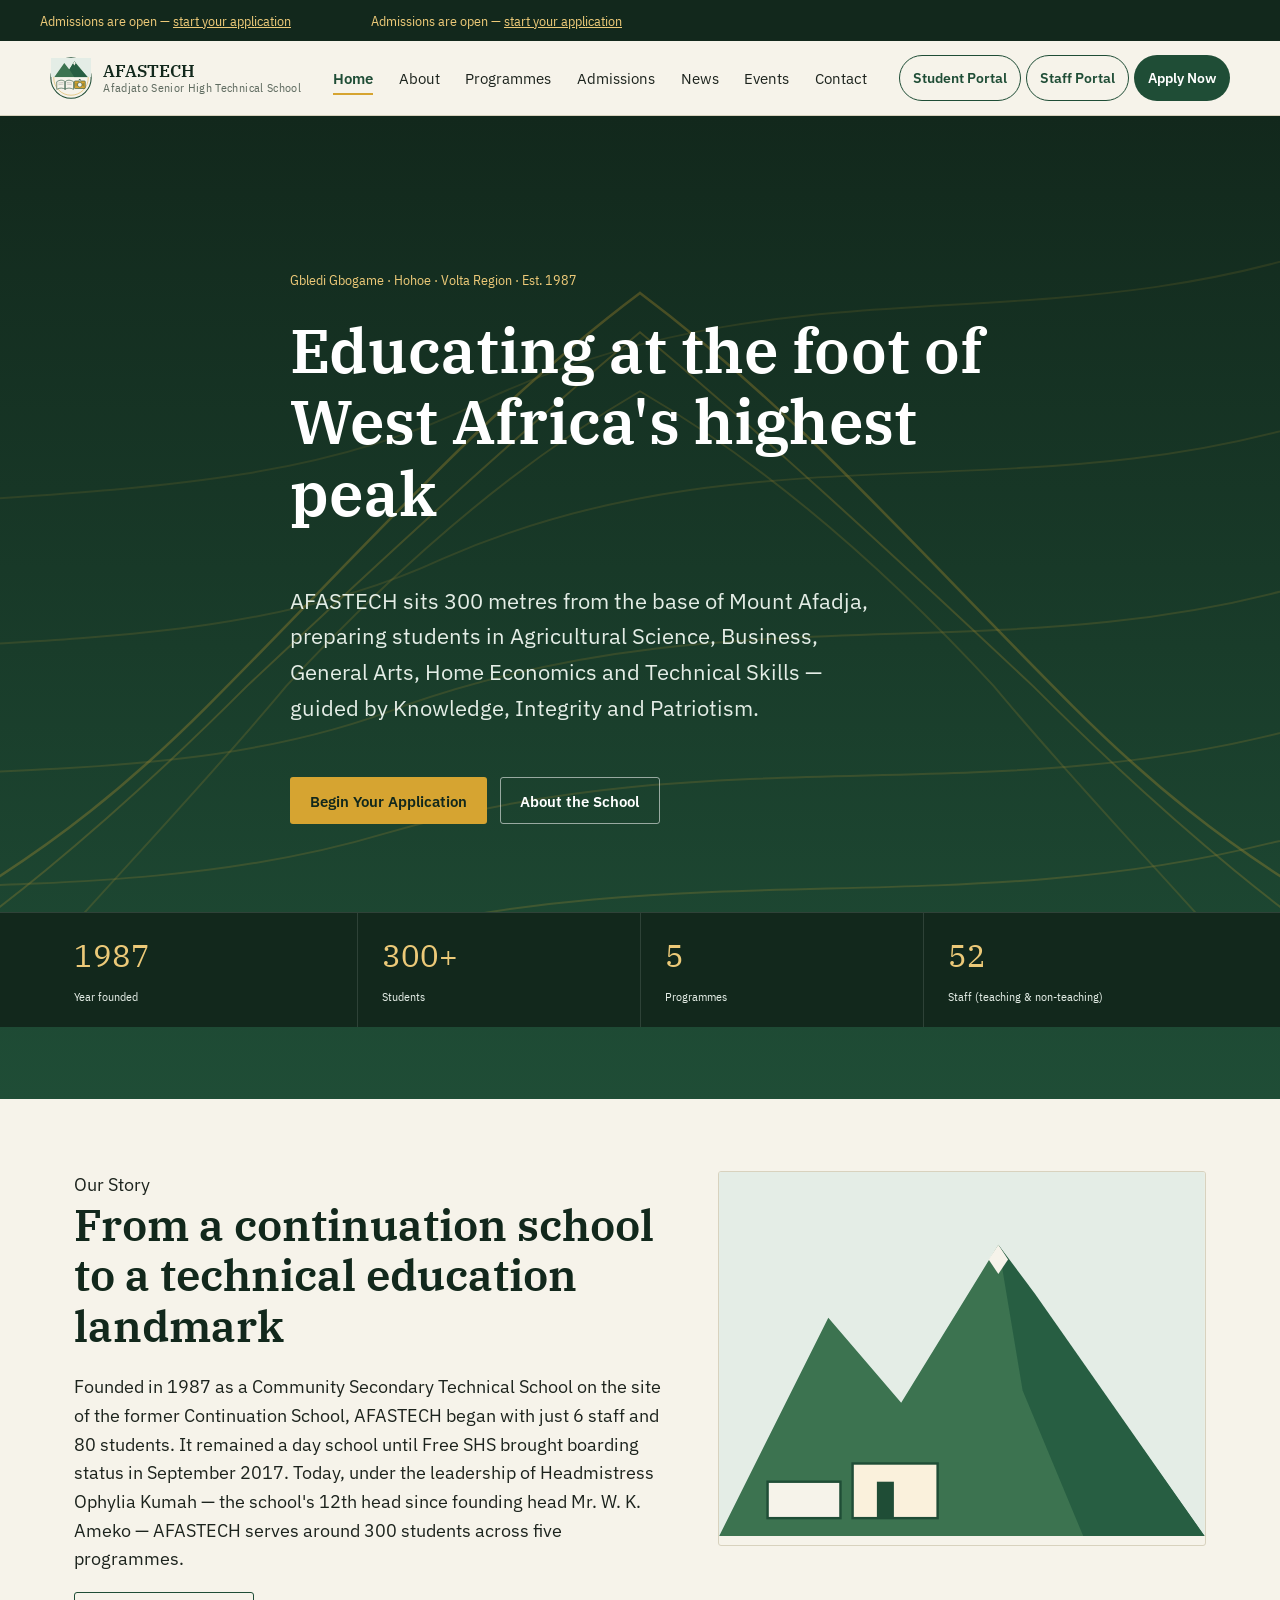
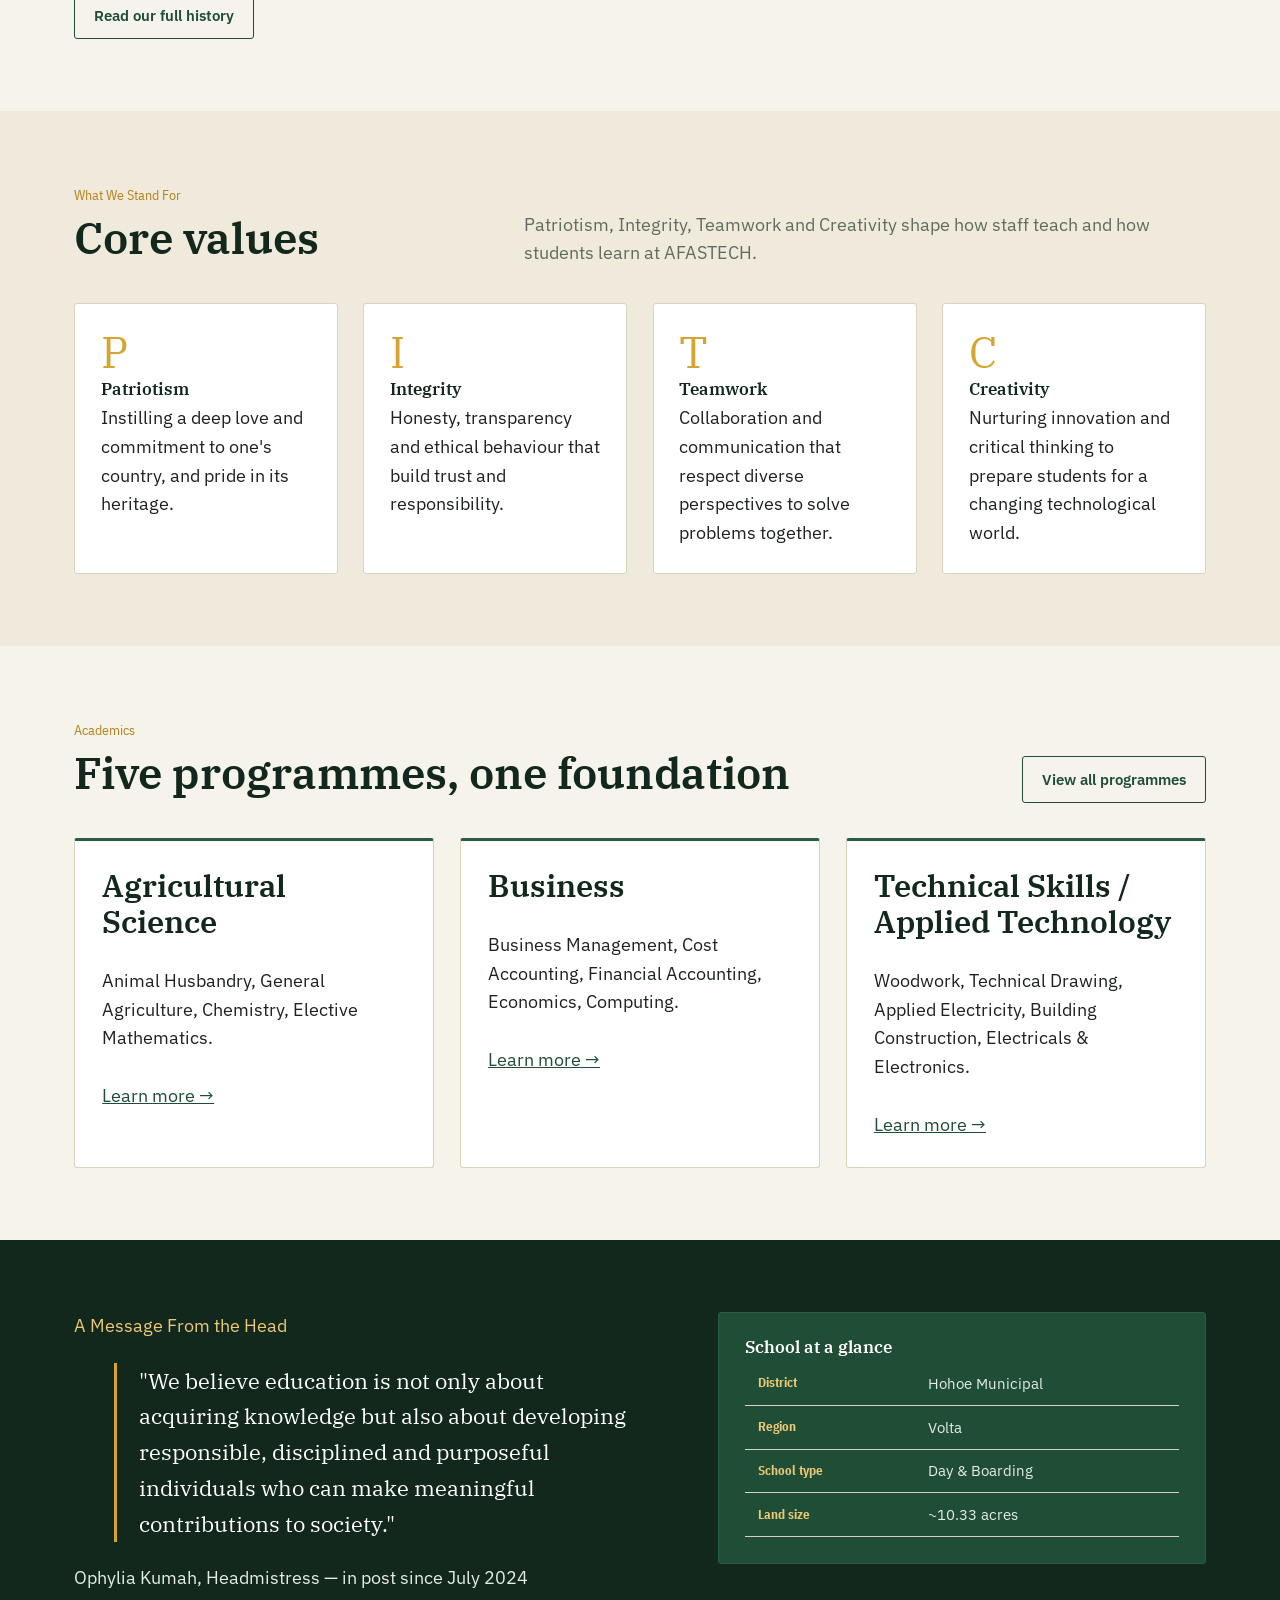
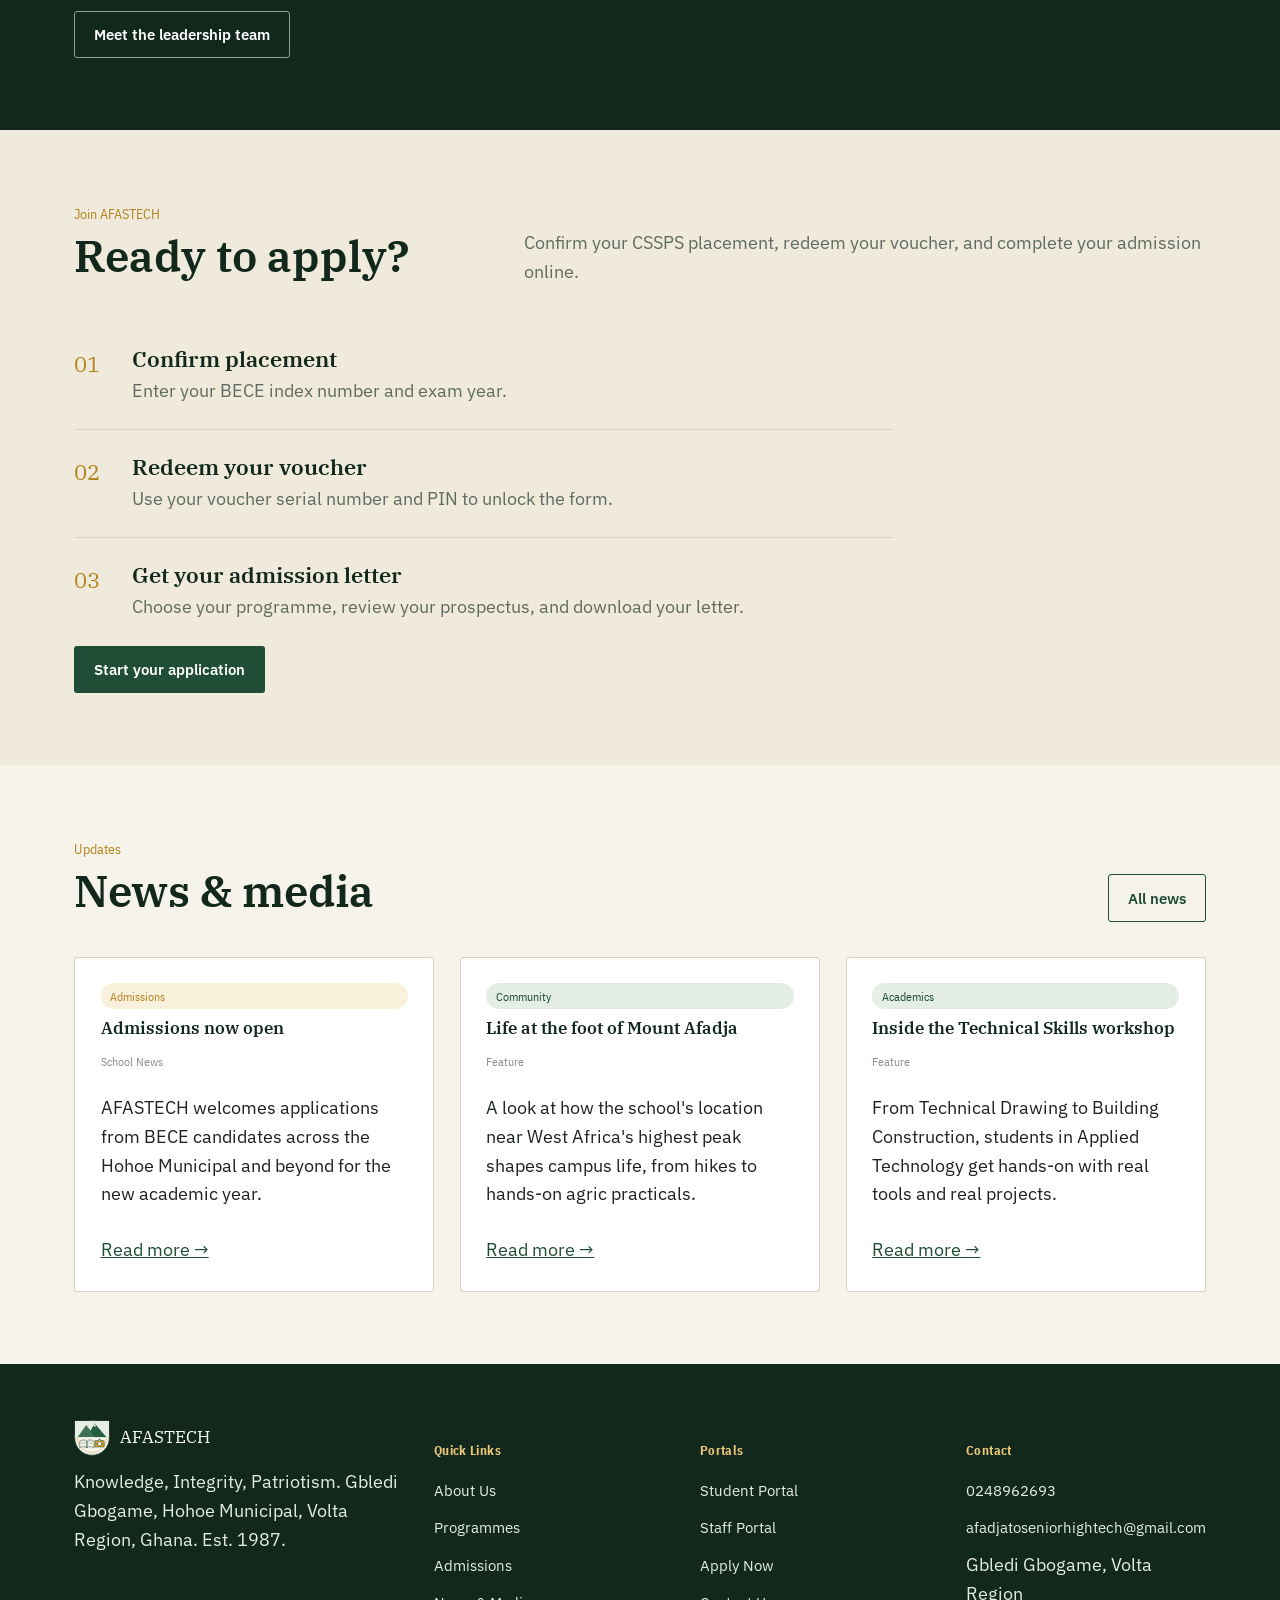
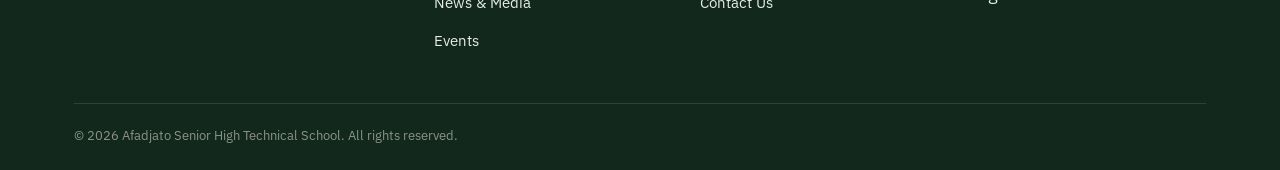
==== afastech-website/index.html @ eff5f086 "Publish AFASTECH website Co-authored-by: Copilot <223556219+Copilot@users.noreply.github.com>" ====
<!DOCTYPE html>
<html lang="en">
<head>
<meta charset="UTF-8">
<meta name="viewport" content="width=device-width, initial-scale=1.0">
<title>Afadjato Senior High Technical School — Knowledge, Integrity, Patriotism</title>
<meta name="description" content="Afadjato Senior High Technical School (AFASTECH), Gbledi Gbogame, Hohoe. Founded 1987 at the foot of Mount Afadja, West Africa's highest peak.">
<link rel="icon" href="assets/crest.svg" type="image/svg+xml">
<link rel="preconnect" href="https://fonts.googleapis.com">
<link href="https://fonts.googleapis.com/css2?family=IBM+Plex+Serif:wght@500;600;700&family=IBM+Plex+Sans:wght@400;500;600&family=IBM+Plex+Sans+Condensed:wght@500;600&display=swap" rel="stylesheet">
<link rel="stylesheet" href="css/style.css">
</head>
<body data-page="home">
<a class="skip-link" href="#main">Skip to main content</a>

<header class="site-header">
  <div class="announce-bar">
    <div class="announce-track">
      <span class="announce-copy">Admissions are open — <a href="admissions.html">start your application</a></span>
      <span class="announce-copy" aria-hidden="true">Admissions are open — <a href="admissions.html" tabindex="-1">start your application</a></span>
    </div>
  </div>
  <div class="container nav-row">
    <a class="brand" href="index.html">
      <img class="brand-crest" src="assets/crest.svg" alt="AFASTECH crest">
      <span class="brand-text">
        <span class="brand-name">AFASTECH</span>
        <span class="brand-sub">Afadjato Senior High Technical School</span>
      </span>
    </a>
    <nav class="main-nav" aria-label="Primary">
      <a href="index.html" data-nav="home">Home</a>
      <a href="about.html" data-nav="about">About</a>
      <a href="programmes.html" data-nav="programmes">Programmes</a>
      <a href="admissions.html" data-nav="admissions">Admissions</a>
      <a href="news.html" data-nav="news">News</a>
      <a href="events.html" data-nav="events">Events</a>
      <a href="contact.html" data-nav="contact">Contact</a>
    </nav>
    <div class="nav-actions">
      <a class="btn btn-outline btn-header" href="portal-student.html">Student Portal</a>
      <a class="btn btn-outline btn-header" href="portal-staff.html">Staff Portal</a>
      <a class="btn btn-primary btn-header" href="admissions.html">Apply Now</a>
      <button class="nav-toggle" aria-label="Toggle navigation" aria-expanded="false">
        <svg viewBox="0 0 24 24" fill="none" stroke="currentColor" stroke-width="2"><line x1="3" y1="6" x2="21" y2="6"/><line x1="3" y1="12" x2="21" y2="12"/><line x1="3" y1="18" x2="21" y2="18"/></svg>
      </button>
    </div>
  </div>
</header>

<main id="main">

  <section class="hero">
    <img class="hero-contours" src="assets/contours.svg" alt="">
    <div class="container hero-inner">
      <span class="eyebrow">Gbledi Gbogame · Hohoe · Volta Region · Est. 1987</span>
      <h1>Educating at the foot of West Africa's highest peak</h1>
      <p class="lede">AFASTECH sits 300 metres from the base of Mount Afadja, preparing students in Agricultural Science, Business, General Arts, Home Economics and Technical Skills — guided by Knowledge, Integrity and Patriotism.</p>
      <div class="hero-ctas">
        <a class="btn btn-gold" href="admissions.html">Begin Your Application</a>
        <a class="btn btn-outline-light" href="about.html">About the School</a>
      </div>
    </div>
    <div class="stat-strip">
      <div class="container stat-grid">
        <div><span class="stat-num">1987</span><span class="stat-label">Year founded</span></div>
        <div><span class="stat-num">300+</span><span class="stat-label">Students</span></div>
        <div><span class="stat-num">5</span><span class="stat-label">Programmes</span></div>
        <div><span class="stat-num">52</span><span class="stat-label">Staff (teaching &amp; non-teaching)</span></div>
      </div>
    </div>
  </section>

  <section>
    <div class="container two-col">
      <div>
        <span class="kicker">Our Story</span>
        <h2>From a continuation school to a technical education landmark</h2>
        <p>Founded in 1987 as a Community Secondary Technical School on the site of the former Continuation School, AFASTECH began with just 6 staff and 80 students. It remained a day school until Free SHS brought boarding status in September 2017. Today, under the leadership of Headmistress Ophylia Kumah — the school's 12th head since founding head Mr. W. K. Ameko — AFASTECH serves around 300 students across five programmes.</p>
        <a class="btn btn-outline" href="about.html">Read our full history</a>
      </div>
      <div class="mountain-figure">
        <svg viewBox="0 0 400 300" xmlns="http://www.w3.org/2000/svg" role="img" aria-label="Illustration of Mount Afadja rising above the school campus">
          <rect width="400" height="300" fill="#e4ede6"/>
          <polygon points="0,300 90,120 150,190 230,60 400,300" fill="#3c7350"/>
          <polygon points="230,60 260,100 400,300 300,300 250,180" fill="#275e42"/>
          <polygon points="222,72 230,60 238,72 230,84" fill="#f6f3ea"/>
          <rect x="40" y="255" width="60" height="30" fill="#f6f3ea" stroke="#1f4d36" stroke-width="2"/>
          <rect x="110" y="240" width="70" height="45" fill="#faf1dc" stroke="#1f4d36" stroke-width="2"/>
          <rect x="130" y="255" width="14" height="30" fill="#1f4d36"/>
        </svg>
      </div>
    </div>
  </section>

  <section class="section-alt">
    <div class="container">
      <div class="section-head">
        <div>
          <span class="kicker">What We Stand For</span>
          <h2>Core values</h2>
        </div>
        <p>Patriotism, Integrity, Teamwork and Creativity shape how staff teach and how students learn at AFASTECH.</p>
      </div>
      <div class="grid grid-4">
        <div class="card value-card"><span class="value-letter">P</span><h4>Patriotism</h4><p>Instilling a deep love and commitment to one's country, and pride in its heritage.</p></div>
        <div class="card value-card"><span class="value-letter">I</span><h4>Integrity</h4><p>Honesty, transparency and ethical behaviour that build trust and responsibility.</p></div>
        <div class="card value-card"><span class="value-letter">T</span><h4>Teamwork</h4><p>Collaboration and communication that respect diverse perspectives to solve problems together.</p></div>
        <div class="card value-card"><span class="value-letter">C</span><h4>Creativity</h4><p>Nurturing innovation and critical thinking to prepare students for a changing technological world.</p></div>
      </div>
    </div>
  </section>

  <section>
    <div class="container">
      <div class="section-head">
        <div>
          <span class="kicker">Academics</span>
          <h2>Five programmes, one foundation</h2>
        </div>
        <a class="btn btn-outline" href="programmes.html">View all programmes</a>
      </div>
      <div class="grid grid-3">
        <div class="programme-card">
          <h3>Agricultural Science</h3>
          <p>Animal Husbandry, General Agriculture, Chemistry, Elective Mathematics.</p>
          <a href="programmes.html#agric">Learn more →</a>
        </div>
        <div class="programme-card">
          <h3>Business</h3>
          <p>Business Management, Cost Accounting, Financial Accounting, Economics, Computing.</p>
          <a href="programmes.html#business">Learn more →</a>
        </div>
        <div class="programme-card">
          <h3>Technical Skills / Applied Technology</h3>
          <p>Woodwork, Technical Drawing, Applied Electricity, Building Construction, Electricals &amp; Electronics.</p>
          <a href="programmes.html#technical">Learn more →</a>
        </div>
      </div>
    </div>
  </section>

  <section class="section-dark">
    <div class="container two-col">
      <div>
        <span class="kicker" style="color:var(--gold-300)">A Message From the Head</span>
        <blockquote class="quote-block" style="color:var(--white); border-left-color:var(--gold-500);">
          "We believe education is not only about acquiring knowledge but also about developing responsible, disciplined and purposeful individuals who can make meaningful contributions to society."
        </blockquote>
        <p style="color:var(--forest-100); margin-top:1rem;">Ophylia Kumah, Headmistress — in post since July 2024</p>
        <a class="btn btn-outline-light" href="about.html#leadership">Meet the leadership team</a>
      </div>
      <div class="card" style="background:var(--forest-700); border-color:var(--forest-600);">
        <h4 style="color:var(--white);">School at a glance</h4>
        <table class="data-table" style="color:var(--forest-100);">
          <tbody>
            <tr><th style="color:var(--gold-300);">District</th><td>Hohoe Municipal</td></tr>
            <tr><th style="color:var(--gold-300);">Region</th><td>Volta</td></tr>
            <tr><th style="color:var(--gold-300);">School type</th><td>Day &amp; Boarding</td></tr>
            <tr><th style="color:var(--gold-300);">Land size</th><td>~10.33 acres</td></tr>
          </tbody>
        </table>
      </div>
    </div>
  </section>

  <section class="section-alt">
    <div class="container">
      <div class="section-head">
        <div>
          <span class="kicker">Join AFASTECH</span>
          <h2>Ready to apply?</h2>
        </div>
        <p>Confirm your CSSPS placement, redeem your voucher, and complete your admission online.</p>
      </div>
      <ol class="step-list" style="max-width:820px;">
        <li class="step-item"><span class="step-num"></span><div class="step-body"><h4>Confirm placement</h4><p>Enter your BECE index number and exam year.</p></div></li>
        <li class="step-item"><span class="step-num"></span><div class="step-body"><h4>Redeem your voucher</h4><p>Use your voucher serial number and PIN to unlock the form.</p></div></li>
        <li class="step-item"><span class="step-num"></span><div class="step-body"><h4>Get your admission letter</h4><p>Choose your programme, review your prospectus, and download your letter.</p></div></li>
      </ol>
      <a class="btn btn-primary" href="admissions.html">Start your application</a>
    </div>
  </section>

  <section>
    <div class="container">
      <div class="section-head">
        <div>
          <span class="kicker">Updates</span>
          <h2>News &amp; media</h2>
        </div>
        <a class="btn btn-outline" href="news.html">All news</a>
      </div>
      <div class="grid grid-3">
        <article class="card news-card">
          <span class="tag tag-gold">Admissions</span>
          <h4>Admissions now open</h4>
          <p class="news-meta">School News</p>
          <p>AFASTECH welcomes applications from BECE candidates across the Hohoe Municipal and beyond for the new academic year.</p>
          <a href="news.html">Read more →</a>
        </article>
        <article class="card news-card">
          <span class="tag">Community</span>
          <h4>Life at the foot of Mount Afadja</h4>
          <p class="news-meta">Feature</p>
          <p>A look at how the school's location near West Africa's highest peak shapes campus life, from hikes to hands-on agric practicals.</p>
          <a href="news.html">Read more →</a>
        </article>
        <article class="card news-card">
          <span class="tag">Academics</span>
          <h4>Inside the Technical Skills workshop</h4>
          <p class="news-meta">Feature</p>
          <p>From Technical Drawing to Building Construction, students in Applied Technology get hands-on with real tools and real projects.</p>
          <a href="news.html">Read more →</a>
        </article>
      </div>
    </div>
  </section>

</main>

<footer class="site-footer">
  <div class="container">
    <div class="footer-grid">
      <div>
        <div class="footer-brand">
          <img class="brand-crest" src="assets/crest.svg" alt="AFASTECH crest">
          <span>AFASTECH</span>
        </div>
        <p style="color:var(--forest-100); max-width:32ch;">Knowledge, Integrity, Patriotism. Gbledi Gbogame, Hohoe Municipal, Volta Region, Ghana. Est. 1987.</p>
      </div>
      <div class="footer-col">
        <h5>Quick Links</h5>
        <ul>
          <li><a href="about.html">About Us</a></li>
          <li><a href="programmes.html">Programmes</a></li>
          <li><a href="admissions.html">Admissions</a></li>
          <li><a href="news.html">News &amp; Media</a></li>
          <li><a href="events.html">Events</a></li>
        </ul>
      </div>
      <div class="footer-col">
        <h5>Portals</h5>
        <ul>
          <li><a href="portal-student.html">Student Portal</a></li>
          <li><a href="portal-staff.html">Staff Portal</a></li>
          <li><a href="admissions.html">Apply Now</a></li>
          <li><a href="contact.html">Contact Us</a></li>
        </ul>
      </div>
      <div class="footer-col">
        <h5>Contact</h5>
        <ul>
          <li><a href="tel:0248962693">0248962693</a></li>
          <li><a href="mailto:afadjatoseniorhightech@gmail.com">afadjatoseniorhightech@gmail.com</a></li>
          <li>Gbledi Gbogame, Volta Region</li>
        </ul>
      </div>
    </div>
    <div class="footer-bottom">
      <span>© <span data-year></span> Afadjato Senior High Technical School. All rights reserved.</span>
    </div>
  </div>
</footer>

<script src="js/main.js"></script>
</body>
</html>
---- afastech-website/css/style.css ----
/* ==========================================================================
   AFASTECH — Afadjato Senior High Technical School
   Design system: forest/gold palette drawn from the school crest,
   contour-line + measurement-tick motifs drawn from Mount Afadja and the
   Technical Drawing programme.
   ========================================================================== */

:root {
  /* Colour */
  --forest-900: #12281c;
  --forest-700: #1f4d36;
  --forest-600: #275e42;
  --forest-500: #3c7350;
  --forest-100: #e4ede6;
  --gold-600: #b3841f;
  --gold-500: #d6a431;
  --gold-300: #ecc978;
  --gold-100: #faf1dc;
  --paper: #f6f3ea;
  --paper-dim: #efeadb;
  --ink: #1c231d;
  --stone: #5f6b60;
  --stone-light: #8b9389;
  --line: #d8d2be;
  --white: #ffffff;
  --error: #a3341f;

  /* Type */
  --font-display: "IBM Plex Serif", Georgia, serif;
  --font-body: "IBM Plex Sans", -apple-system, "Segoe UI", sans-serif;
  --font-label: "IBM Plex Sans Condensed", "IBM Plex Sans", sans-serif;

  /* Scale */
  --step--1: clamp(0.83rem, 0.8rem + 0.15vw, 0.9rem);
  --step-0: clamp(1rem, 0.96rem + 0.2vw, 1.125rem);
  --step-1: clamp(1.2rem, 1.13rem + 0.35vw, 1.4rem);
  --step-2: clamp(1.5rem, 1.35rem + 0.75vw, 1.95rem);
  --step-3: clamp(1.9rem, 1.6rem + 1.5vw, 2.75rem);
  --step-4: clamp(2.4rem, 1.9rem + 2.5vw, 3.9rem);

  --max-w: 1180px;
  --radius: 3px;
}

*, *::before, *::after { box-sizing: border-box; }

html { scroll-behavior: smooth; }

@media (prefers-reduced-motion: reduce) {
  html { scroll-behavior: auto; }
  *, *::before, *::after {
    animation-duration: 0.01ms !important;
    animation-iteration-count: 1 !important;
    transition-duration: 0.01ms !important;
  }
}

body {
  margin: 0;
  background: var(--paper);
  color: var(--ink);
  font-family: var(--font-body);
  font-size: var(--step-0);
  line-height: 1.6;
  -webkit-font-smoothing: antialiased;
}

h1, h2, h3, h4 {
  font-family: var(--font-display);
  color: var(--forest-900);
  line-height: 1.15;
  margin: 0 0 0.5em;
  font-weight: 600;
}

h1 { font-size: var(--step-4); }
h2 { font-size: var(--step-3); }
h3 { font-size: var(--step-2); }
h4 { font-size: var(--step-1); }

p { margin: 0 0 1em; max-width: 62ch; }
p:last-child { margin-bottom: 0; }

a { color: var(--forest-700); }

img { max-width: 100%; display: block; }

ul, ol { padding-left: 1.2em; }

.container {
  max-width: var(--max-w);
  margin: 0 auto;
  padding: 0 1.5rem;
}

.visually-hidden {
  position: absolute;
  width: 1px; height: 1px;
  overflow: hidden;
  clip: rect(0 0 0 0);
  white-space: nowrap;
}

a:focus-visible,
button:focus-visible,
input:focus-visible,
select:focus-visible,
textarea:focus-visible {
  outline: 2px solid var(--gold-600);
  outline-offset: 2px;
}

/* --------------------------------------------------------------------
   Measurement-tick divider — echoes the crest's tape measure & the
   Technical Drawing programme. Used instead of a plain hairline rule.
   -------------------------------------------------------------------- */
.tick-rule {
  --tick-color: var(--line);
  height: 10px;
  width: 100%;
  background-image:
    linear-gradient(to right, var(--tick-color), var(--tick-color));
  background-size: 100% 1px;
  background-position: center;
  background-repeat: no-repeat;
  position: relative;
  margin: 0;
}
.tick-rule::before {
  content: "";
  position: absolute;
  inset: 0;
  background-image: repeating-linear-gradient(
    to right,
    var(--tick-color) 0,
    var(--tick-color) 1px,
    transparent 1px,
    transparent 24px
  );
  background-position: center;
  background-repeat: repeat-x;
  background-size: 24px 10px;
  opacity: 0.9;
}
.tick-rule.tick-gold { --tick-color: var(--gold-500); }

/* --------------------------------------------------------------------
   Header / nav
   -------------------------------------------------------------------- */
.site-header {
  background: var(--paper);
  border-bottom: 1px solid var(--line);
  position: sticky;
  top: 0;
  z-index: 40;
}

.announce-bar {
  background: var(--forest-900);
  color: var(--gold-300);
  font-family: var(--font-label);
  font-size: var(--step--1);
  overflow: hidden;
  padding: 0.55rem 0;
  white-space: nowrap;
}
.announce-bar a { color: var(--gold-300); text-decoration: underline; }
.announce-track {
  display: flex;
  width: max-content;
  animation: admissions-scroll 28s linear infinite;
}
.announce-copy { flex: 0 0 auto; padding: 0 2.5rem; }
.announce-bar:hover .announce-track,
.announce-bar:focus-within .announce-track { animation-play-state: paused; }
@keyframes admissions-scroll {
  to { transform: translateX(-50%); }
}
@media (prefers-reduced-motion: reduce) {
  .announce-track { animation: none; width: auto; margin: 0 auto; }
  .announce-copy { white-space: normal; text-align: center; }
  .announce-copy[aria-hidden="true"] { display: none; }
}

.nav-row {
  display: flex;
  align-items: center;
  justify-content: space-between;
  padding: 0.9rem 0;
  gap: 1rem;
}

.brand {
  display: flex;
  align-items: center;
  gap: 0.7rem;
  text-decoration: none;
  color: var(--forest-900);
}
.brand-crest { width: 42px; height: 42px; flex-shrink: 0; }
.brand-text { display: flex; flex-direction: column; line-height: 1.15; }
.brand-name {
  font-family: var(--font-display);
  font-weight: 600;
  font-size: 1.05rem;
  color: var(--forest-900);
}
.brand-sub {
  font-family: var(--font-label);
  font-size: 0.72rem;
  color: var(--stone);
  letter-spacing: 0.03em;
}

.main-nav {
  display: flex;
  align-items: center;
  gap: 1.6rem;
}
.main-nav a {
  color: var(--ink);
  text-decoration: none;
  font-size: 0.95rem;
  position: relative;
  padding: 0.2rem 0;
}
.main-nav a::after {
  content: "";
  position: absolute;
  left: 0; right: 100%;
  bottom: -2px;
  height: 2px;
  background: var(--gold-500);
  transition: right 0.2s ease;
}
.main-nav a:hover::after,
.main-nav a[aria-current="page"]::after { right: 0; }
.main-nav a[aria-current="page"] { color: var(--forest-700); font-weight: 600; }

.nav-actions { display: flex; align-items: center; justify-content: flex-end; gap: 0.35rem; flex-wrap: wrap; }
.nav-actions .btn-header { border-radius: 999px; padding-inline: 0.8rem; font-size: 0.9rem; white-space: nowrap; }

.nav-toggle {
  display: none;
  background: none;
  border: 1px solid var(--line);
  border-radius: var(--radius);
  padding: 0.4rem 0.6rem;
  cursor: pointer;
}
.nav-toggle svg { display: block; width: 22px; height: 22px; }

@media (max-width: 1080px) {
  .main-nav {
    display: none;
    position: absolute;
    top: 100%; left: 0; right: 0;
    background: var(--paper);
    border-bottom: 1px solid var(--line);
    flex-direction: column;
    align-items: flex-start;
    gap: 0;
    padding: 0.5rem 1.5rem 1rem;
  }
  .main-nav.open { display: flex; }
  .main-nav a { padding: 0.6rem 0; width: 100%; }
  .nav-toggle { display: inline-flex; }
}

@media (max-width: 640px) {
  .container { padding-left: 1rem; padding-right: 1rem; }
  .nav-row { position: relative; flex-wrap: wrap; padding-right: 1rem; }
  .brand { flex: 1 1 auto; min-width: 0; padding-right: 3.5rem; }
  .brand-sub { max-width: 14rem; }
  .nav-actions { flex: 1 1 100%; justify-content: center; }
  .nav-actions .btn-header { padding: 0.45rem 0.65rem; font-size: 0.82rem; }
  .nav-actions .nav-toggle { position: absolute; top: 0.85rem; right: 1rem; }
  section { padding: 3.25rem 0; }
  .hero-inner { padding-top: 3.5rem; padding-bottom: 4rem; }
  .login-card { padding: 1.5rem; }
  .form-card { padding: 1.25rem; }
  .data-table { display: block; overflow-x: auto; white-space: nowrap; }
  .portal-dash-header .container { flex-wrap: wrap; gap: 0.8rem; }
}

/* --------------------------------------------------------------------
   Buttons
   -------------------------------------------------------------------- */
.btn {
  display: inline-flex;
  align-items: center;
  gap: 0.5rem;
  font-family: var(--font-body);
  font-weight: 600;
  font-size: 0.95rem;
  padding: 0.65rem 1.2rem;
  border-radius: var(--radius);
  border: 1px solid transparent;
  cursor: pointer;
  text-decoration: none;
  transition: background 0.15s ease, color 0.15s ease, border-color 0.15s ease;
}
.btn-primary { background: var(--forest-700); color: var(--white); }
.btn-primary:hover { background: var(--forest-900); }
.btn-gold { background: var(--gold-500); color: var(--forest-900); }
.btn-gold:hover { background: var(--gold-600); color: var(--white); }
.btn-outline {
  background: transparent;
  border-color: var(--forest-700);
  color: var(--forest-700);
}
.btn-outline:hover { background: var(--forest-100); }
.btn-outline-light {
  background: transparent;
  border-color: rgba(255,255,255,0.55);
  color: var(--white);
}
.btn-outline-light:hover { background: rgba(255,255,255,0.12); }
.btn-block { width: 100%; justify-content: center; }
.btn[disabled] { opacity: 0.55; cursor: not-allowed; }

/* --------------------------------------------------------------------
   Hero
   -------------------------------------------------------------------- */
.hero {
  position: relative;
  background: linear-gradient(180deg, var(--forest-900) 0%, var(--forest-700) 100%);
  color: var(--white);
  overflow: hidden;
}
.hero-contours {
  position: absolute;
  inset: 0;
  width: 100%;
  height: 100%;
  opacity: 0.55;
}
.hero-inner {
  position: relative;
  z-index: 2;
  padding: 5rem 0 5.5rem;
  display: grid;
  gap: 1.4rem;
  max-width: 700px;
}
.eyebrow {
  font-family: var(--font-label);
  font-size: var(--step--1);
  color: var(--gold-300);
  display: inline-flex;
  align-items: center;
  gap: 0.5rem;
}
.hero h1 { color: var(--white); }
.hero .lede {
  font-size: var(--step-1);
  color: var(--forest-100);
  max-width: 46ch;
}
.hero-ctas { display: flex; gap: 0.8rem; flex-wrap: wrap; margin-top: 0.4rem; }

.stat-strip {
  position: relative;
  z-index: 2;
  background: var(--forest-900);
  border-top: 1px solid rgba(255,255,255,0.12);
}
.stat-grid {
  display: grid;
  grid-template-columns: repeat(4, 1fr);
  text-align: left;
}
.stat-grid > div {
  padding: 1.1rem 1.5rem;
  border-left: 1px solid rgba(255,255,255,0.12);
}
.stat-grid > div:first-child { border-left: none; padding-left: 0; }
.stat-num {
  font-family: var(--font-display);
  font-size: var(--step-2);
  color: var(--gold-300);
  display: block;
}
.stat-label {
  font-family: var(--font-label);
  font-size: 0.78rem;
  color: var(--forest-100);
}
@media (max-width: 760px) {
  .stat-grid { grid-template-columns: repeat(2, 1fr); }
  .stat-grid > div:nth-child(3) { border-left: none; padding-left: 0; }
}

/* --------------------------------------------------------------------
   Sections
   -------------------------------------------------------------------- */
section { padding: 4.5rem 0; }
.section-tight { padding: 3rem 0; }
.section-alt { background: var(--paper-dim); }
.section-dark { background: var(--forest-900); color: var(--forest-100); }
.section-dark h2, .section-dark h3 { color: var(--white); }

.section-head {
  display: flex;
  justify-content: space-between;
  align-items: flex-end;
  gap: 1.5rem;
  margin-bottom: 2.2rem;
  flex-wrap: wrap;
}
.section-head .kicker {
  font-family: var(--font-label);
  color: var(--gold-600);
  font-size: var(--step--1);
  margin-bottom: 0.4rem;
  display: block;
}
.section-head h2 { margin-bottom: 0.3rem; }
.section-head p { color: var(--stone); margin: 0; }

/* Grids & cards */
.grid { display: grid; gap: 1.6rem; }
.grid-2 { grid-template-columns: repeat(2, minmax(0, 1fr)); }
.grid-3 { grid-template-columns: repeat(3, minmax(0, 1fr)); }
.grid-4 { grid-template-columns: repeat(4, minmax(0, 1fr)); }
.grid > * { min-width: 0; }
@media (max-width: 900px) {
  .grid-3, .grid-4 { grid-template-columns: repeat(2, 1fr); }
}
@media (max-width: 620px) {
  .grid-2, .grid-3, .grid-4 { grid-template-columns: minmax(0, 1fr); }
}

.card {
  background: var(--white);
  border: 1px solid var(--line);
  border-radius: var(--radius);
  padding: 1.6rem;
  overflow-wrap: anywhere;
}
.card h3 { font-size: var(--step-1); }
.card h4 { font-size: 1.05rem; margin-bottom: 0.3rem; }

.programme-card {
  background: var(--white);
  border: 1px solid var(--line);
  border-top: 3px solid var(--forest-600);
  border-radius: var(--radius);
  padding: 1.7rem;
  display: flex;
  flex-direction: column;
  gap: 0.7rem;
}
.programme-card .subject-list {
  font-size: 0.9rem;
  color: var(--stone);
  columns: 1;
  margin: 0;
  padding-left: 1.1em;
}
.programme-icon {
  width: 40px; height: 40px;
  color: var(--forest-600);
}

.value-card { text-align: left; }
.value-letter {
  font-family: var(--font-display);
  font-size: var(--step-3);
  color: var(--gold-500);
  line-height: 1;
  display: block;
  margin-bottom: 0.4rem;
}

.person-card { text-align: left; }
.person-photo {
  aspect-ratio: 1;
  border-radius: var(--radius);
  background: var(--forest-100);
  margin-bottom: 0.9rem;
  display: flex;
  align-items: center;
  justify-content: center;
  color: var(--forest-500);
  overflow: hidden;
}
.person-name { font-weight: 600; margin-bottom: 0.1rem; }
.person-role {
  font-family: var(--font-label);
  color: var(--gold-600);
  font-size: 0.85rem;
  margin-bottom: 0.5rem;
}
.person-bio { color: var(--stone); font-size: 0.92rem; }

.quote-block {
  border-left: 3px solid var(--gold-500);
  padding-left: 1.4rem;
  font-family: var(--font-display);
  font-size: var(--step-1);
  color: var(--forest-900);
}

.tag {
  display: inline-flex;
  align-items: center;
  font-family: var(--font-label);
  font-size: 0.75rem;
  padding: 0.2rem 0.6rem;
  border-radius: 999px;
  background: var(--forest-100);
  color: var(--forest-700);
}
.tag-gold { background: var(--gold-100); color: var(--gold-600); }

/* --------------------------------------------------------------------
   Timeline / steps (admissions)
   -------------------------------------------------------------------- */
.step-list { list-style: none; margin: 0; padding: 0; counter-reset: step; }
.step-item {
  display: flex;
  gap: 1.2rem;
  padding: 1.5rem 0;
  border-top: 1px solid var(--line);
}
.step-item:first-child { border-top: none; }
.step-num {
  counter-increment: step;
  font-family: var(--font-display);
  font-size: var(--step-1);
  color: var(--gold-600);
  width: 2.4rem;
  flex-shrink: 0;
}
.step-num::before { content: counter(step, decimal-leading-zero); }
.step-body h4 { margin-bottom: 0.3rem; }
.step-body p { color: var(--stone); }

/* --------------------------------------------------------------------
   Forms
   -------------------------------------------------------------------- */
.field { margin-bottom: 1.1rem; }
.field label {
  display: block;
  font-family: var(--font-label);
  font-size: 0.85rem;
  color: var(--forest-900);
  margin-bottom: 0.35rem;
}
.field .hint { font-size: 0.8rem; color: var(--stone-light); margin-top: 0.3rem; }
.field input,
.field select,
.field textarea {
  width: 100%;
  font-family: var(--font-body);
  font-size: 1rem;
  padding: 0.65rem 0.8rem;
  border: 1px solid var(--line);
  border-radius: var(--radius);
  background: var(--white);
  color: var(--ink);
}
.field input:focus,
.field select:focus,
.field textarea:focus {
  border-color: var(--forest-500);
}
.field-row { display: grid; grid-template-columns: 1fr 1fr; gap: 1rem; }
@media (max-width: 560px) { .field-row { grid-template-columns: 1fr; } }
.field-error { color: var(--error); font-size: 0.8rem; margin-top: 0.3rem; display: none; }
.field.has-error input,
.field.has-error select { border-color: var(--error); }
.field.has-error .field-error { display: block; }

.form-card {
  background: var(--white);
  border: 1px solid var(--line);
  border-radius: var(--radius);
  padding: 2rem;
}

.alert {
  border-radius: var(--radius);
  padding: 0.9rem 1.1rem;
  font-size: 0.92rem;
  margin-bottom: 1.2rem;
  display: none;
}
.alert.show { display: block; }
.alert-success { background: var(--forest-100); color: var(--forest-900); border: 1px solid var(--forest-500); }
.alert-error { background: #f7e5e0; color: var(--error); border: 1px solid var(--error); }

/* Admission progress */
.progress-track {
  display: flex;
  align-items: center;
  margin-bottom: 2.5rem;
  overflow-x: auto;
  gap: 0;
}
.progress-step {
  display: flex;
  align-items: center;
  flex-shrink: 0;
  font-family: var(--font-label);
  font-size: 0.78rem;
  color: var(--stone-light);
}
.progress-step .dot {
  width: 26px; height: 26px;
  border-radius: 50%;
  border: 1px solid var(--line);
  display: flex;
  align-items: center;
  justify-content: center;
  background: var(--white);
  font-family: var(--font-display);
  color: var(--stone);
  margin-right: 0.5rem;
  flex-shrink: 0;
}
.progress-step.active .dot { background: var(--forest-700); border-color: var(--forest-700); color: var(--white); }
.progress-step.done .dot { background: var(--gold-500); border-color: var(--gold-500); color: var(--forest-900); }
.progress-step.active { color: var(--forest-900); font-weight: 600; }
.progress-connector { width: 32px; height: 1px; background: var(--line); margin: 0 0.4rem; flex-shrink: 0; }

/* --------------------------------------------------------------------
   Footer
   -------------------------------------------------------------------- */
.site-footer {
  background: var(--forest-900);
  color: var(--forest-100);
  padding: 3.5rem 0 1.5rem;
}
.footer-grid {
  display: grid;
  grid-template-columns: 1.4fr 1fr 1fr 1fr;
  gap: 2rem;
  margin-bottom: 2.5rem;
}
@media (max-width: 760px) {
  .footer-grid { grid-template-columns: 1fr 1fr; }
}
@media (max-width: 480px) {
  .footer-grid { grid-template-columns: 1fr; gap: 1.5rem; }
  .footer-bottom { flex-direction: column; }
}
.footer-brand { display: flex; align-items: center; gap: 0.6rem; margin-bottom: 0.8rem; }
.footer-brand .brand-crest { width: 36px; height: 36px; }
.footer-brand span { font-family: var(--font-display); color: var(--white); font-size: 1.05rem; }
.footer-col h5 {
  font-family: var(--font-label);
  color: var(--gold-300);
  font-size: 0.8rem;
  letter-spacing: 0.03em;
  margin-bottom: 0.9rem;
}
.footer-col ul { list-style: none; padding: 0; margin: 0; }
.footer-col li { margin-bottom: 0.55rem; }
.footer-col a { color: var(--forest-100); text-decoration: none; font-size: 0.92rem; }
.footer-col a:hover { color: var(--gold-300); }
.footer-bottom {
  border-top: 1px solid rgba(255,255,255,0.12);
  padding-top: 1.3rem;
  display: flex;
  justify-content: space-between;
  flex-wrap: wrap;
  gap: 0.6rem;
  font-size: 0.82rem;
  color: var(--stone-light);
}

/* --------------------------------------------------------------------
   Misc page bits
   -------------------------------------------------------------------- */
.page-hero {
  background: var(--forest-900);
  color: var(--white);
  padding: 3.2rem 0;
  position: relative;
  overflow: hidden;
}
.page-hero h1 { color: var(--white); margin-bottom: 0.4rem; }
.page-hero p { color: var(--forest-100); }
.breadcrumb {
  font-family: var(--font-label);
  font-size: 0.8rem;
  color: var(--gold-300);
  margin-bottom: 0.6rem;
}
.breadcrumb a { color: var(--gold-300); }

.two-col {
  display: grid;
  grid-template-columns: 1.1fr 0.9fr;
  gap: 3rem;
  align-items: start;
}
@media (max-width: 860px) { .two-col { grid-template-columns: 1fr; } }

.mountain-figure {
  border-radius: var(--radius);
  overflow: hidden;
  border: 1px solid var(--line);
}

.news-card { display: flex; flex-direction: column; gap: 0.6rem; }
.news-meta {
  font-family: var(--font-label);
  font-size: 0.78rem;
  color: var(--stone-light);
  display: flex;
  gap: 0.6rem;
  align-items: center;
}

table.data-table { width: 100%; border-collapse: collapse; font-size: 0.92rem; }
table.data-table th, table.data-table td {
  text-align: left;
  padding: 0.6rem 0.8rem;
  border-bottom: 1px solid var(--line);
}
table.data-table th {
  font-family: var(--font-label);
  color: var(--forest-900);
  font-size: 0.8rem;
}

.login-shell {
  min-height: calc(100vh - 260px);
  display: flex;
  align-items: center;
  justify-content: center;
  padding: 3.5rem 1.5rem;
  background: var(--paper-dim);
}
.login-card {
  width: 100%;
  max-width: 420px;
  background: var(--white);
  border: 1px solid var(--line);
  border-radius: var(--radius);
  padding: 2.4rem;
}
.login-crest { width: 52px; height: 52px; margin: 0 auto 1rem; }
.login-card h1 { font-size: var(--step-2); text-align: center; }
.login-sub { text-align: center; color: var(--stone); margin-bottom: 1.8rem; font-size: 0.92rem; }
.login-divider { text-align: center; color: var(--stone-light); font-size: 0.8rem; margin: 1.2rem 0; }
.demo-note {
  font-size: 0.82rem;
  color: var(--stone);
  background: var(--paper-dim);
  border: 1px dashed var(--line);
  border-radius: var(--radius);
  padding: 0.8rem 1rem;
  margin-top: 1.4rem;
}
.portal-dash-header {
  background: var(--forest-900);
  color: var(--white);
  padding: 1.4rem 0;
}
.portal-dash-header .container { display: flex; justify-content: space-between; align-items: center; }
.portal-shell { padding: 2.5rem 0 4rem; }
.dash-grid { display: grid; grid-template-columns: 220px 1fr; gap: 2rem; }
@media (max-width: 760px) { .dash-grid { grid-template-columns: 1fr; } }
.dash-nav { list-style: none; padding: 0; margin: 0; display: flex; flex-direction: column; gap: 0.2rem; }
.dash-nav a {
  display: block;
  padding: 0.6rem 0.8rem;
  border-radius: var(--radius);
  color: var(--ink);
  text-decoration: none;
  font-size: 0.92rem;
}
.dash-nav a.active, .dash-nav a:hover { background: var(--forest-100); color: var(--forest-700); }

.map-embed {
  border: 1px solid var(--line);
  border-radius: var(--radius);
  overflow: hidden;
}
.map-embed iframe { width: 100%; height: 320px; border: 0; display: block; }

.skip-link {
  position: absolute;
  left: -999px;
  top: 0;
  background: var(--forest-900);
  color: var(--white);
  padding: 0.7rem 1rem;
  z-index: 100;
}
.skip-link:focus { left: 1rem; top: 1rem; }
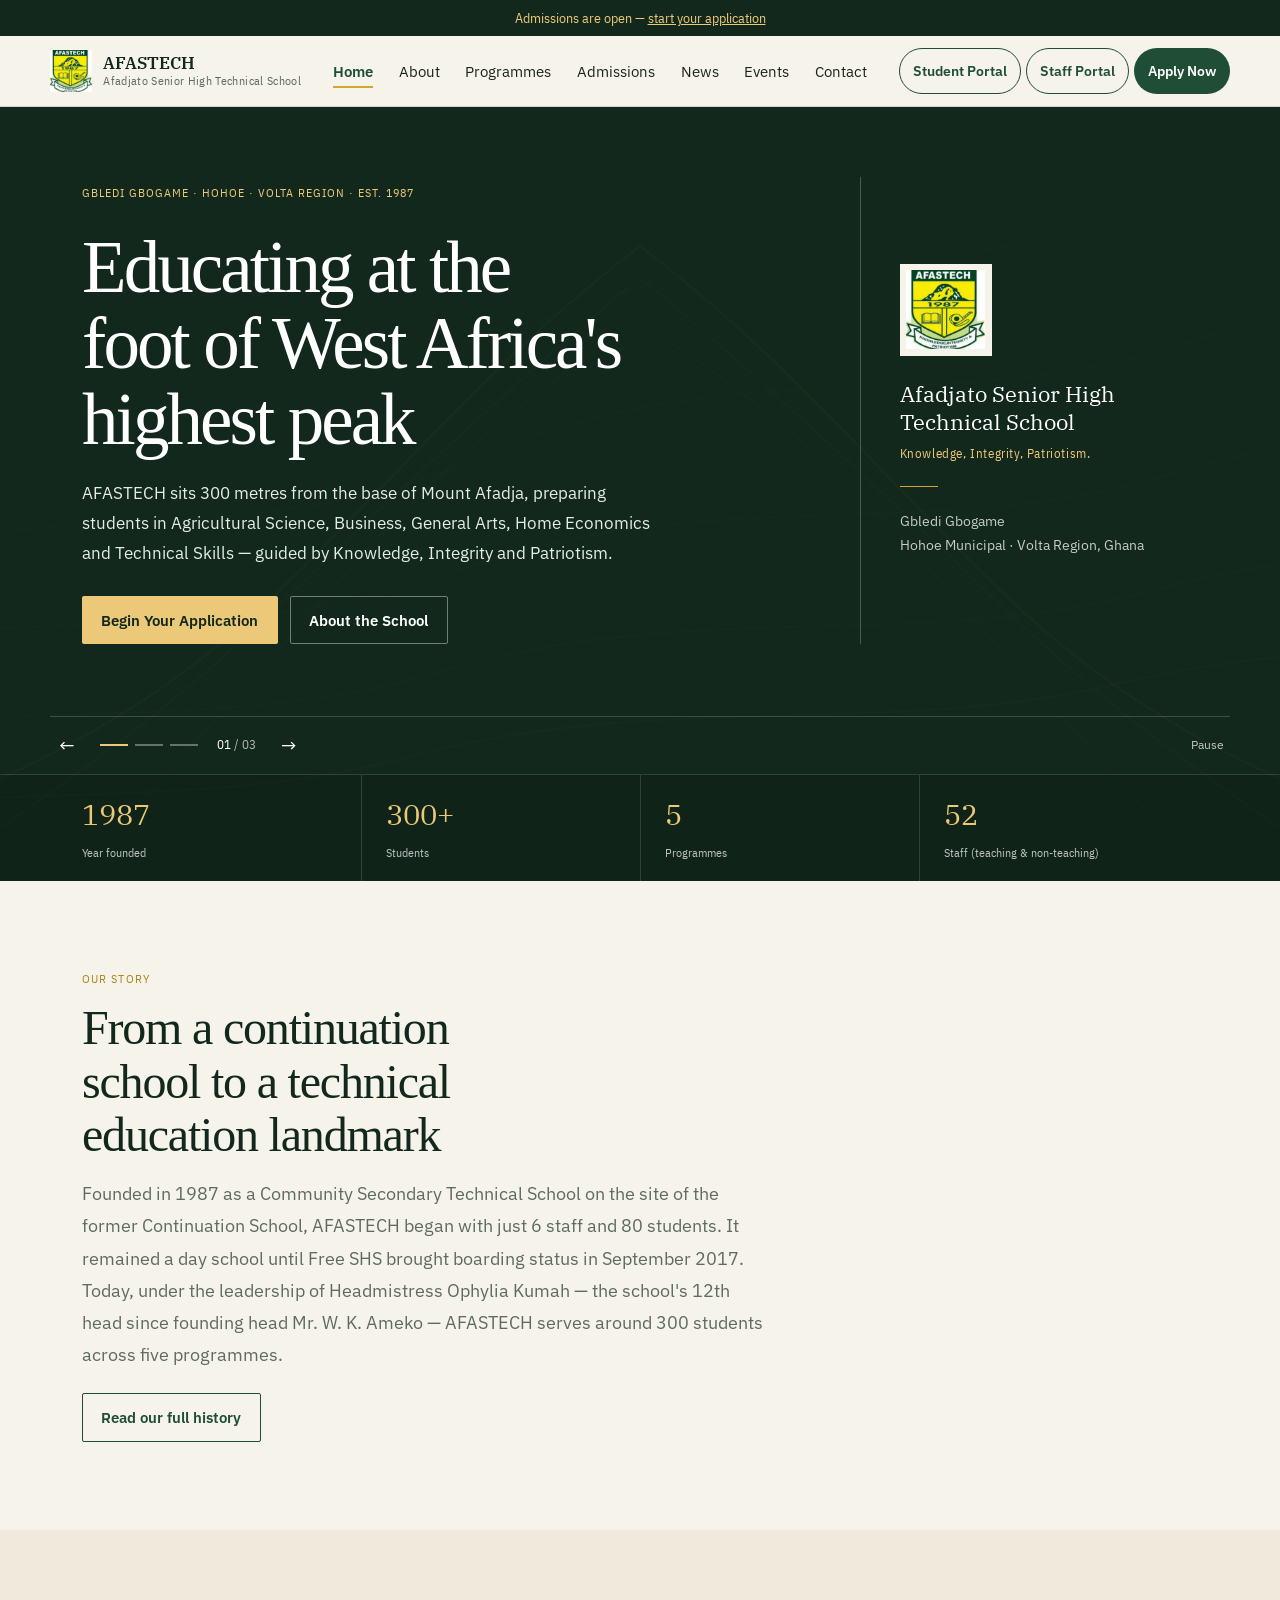
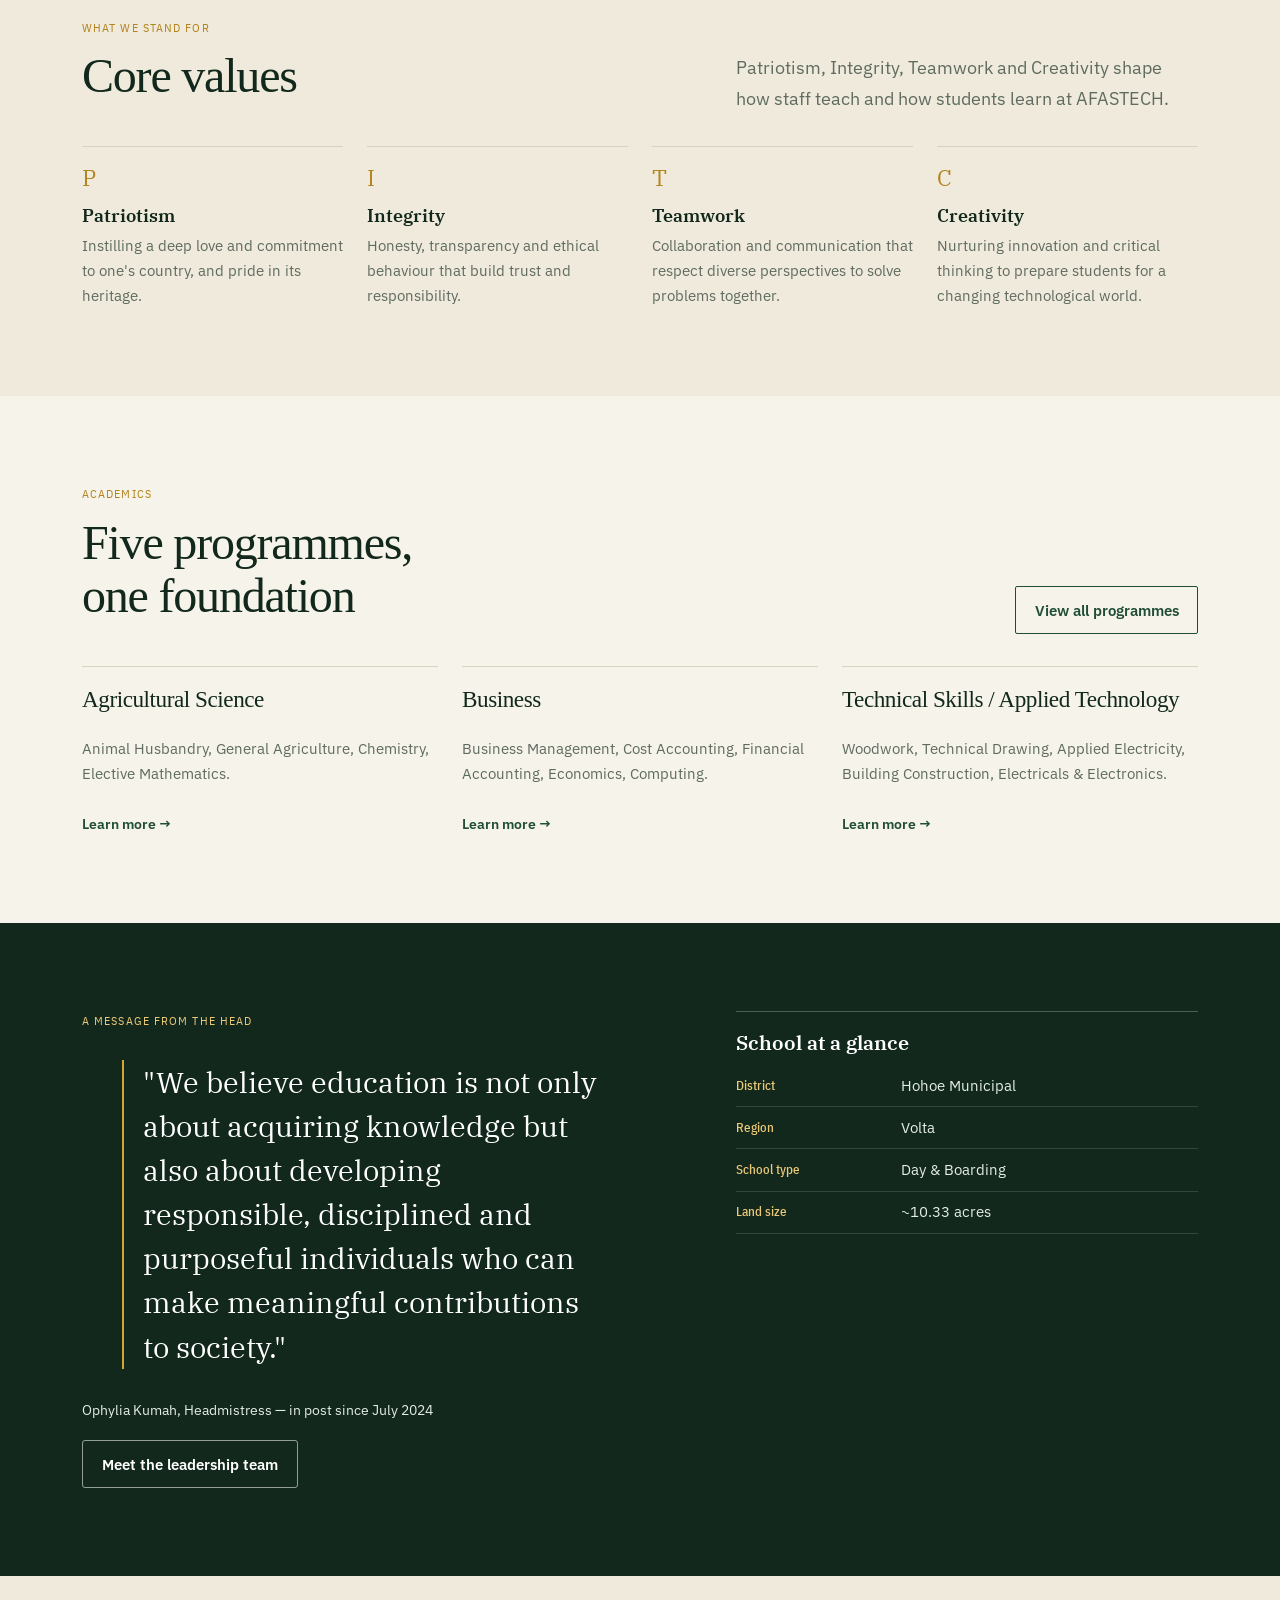
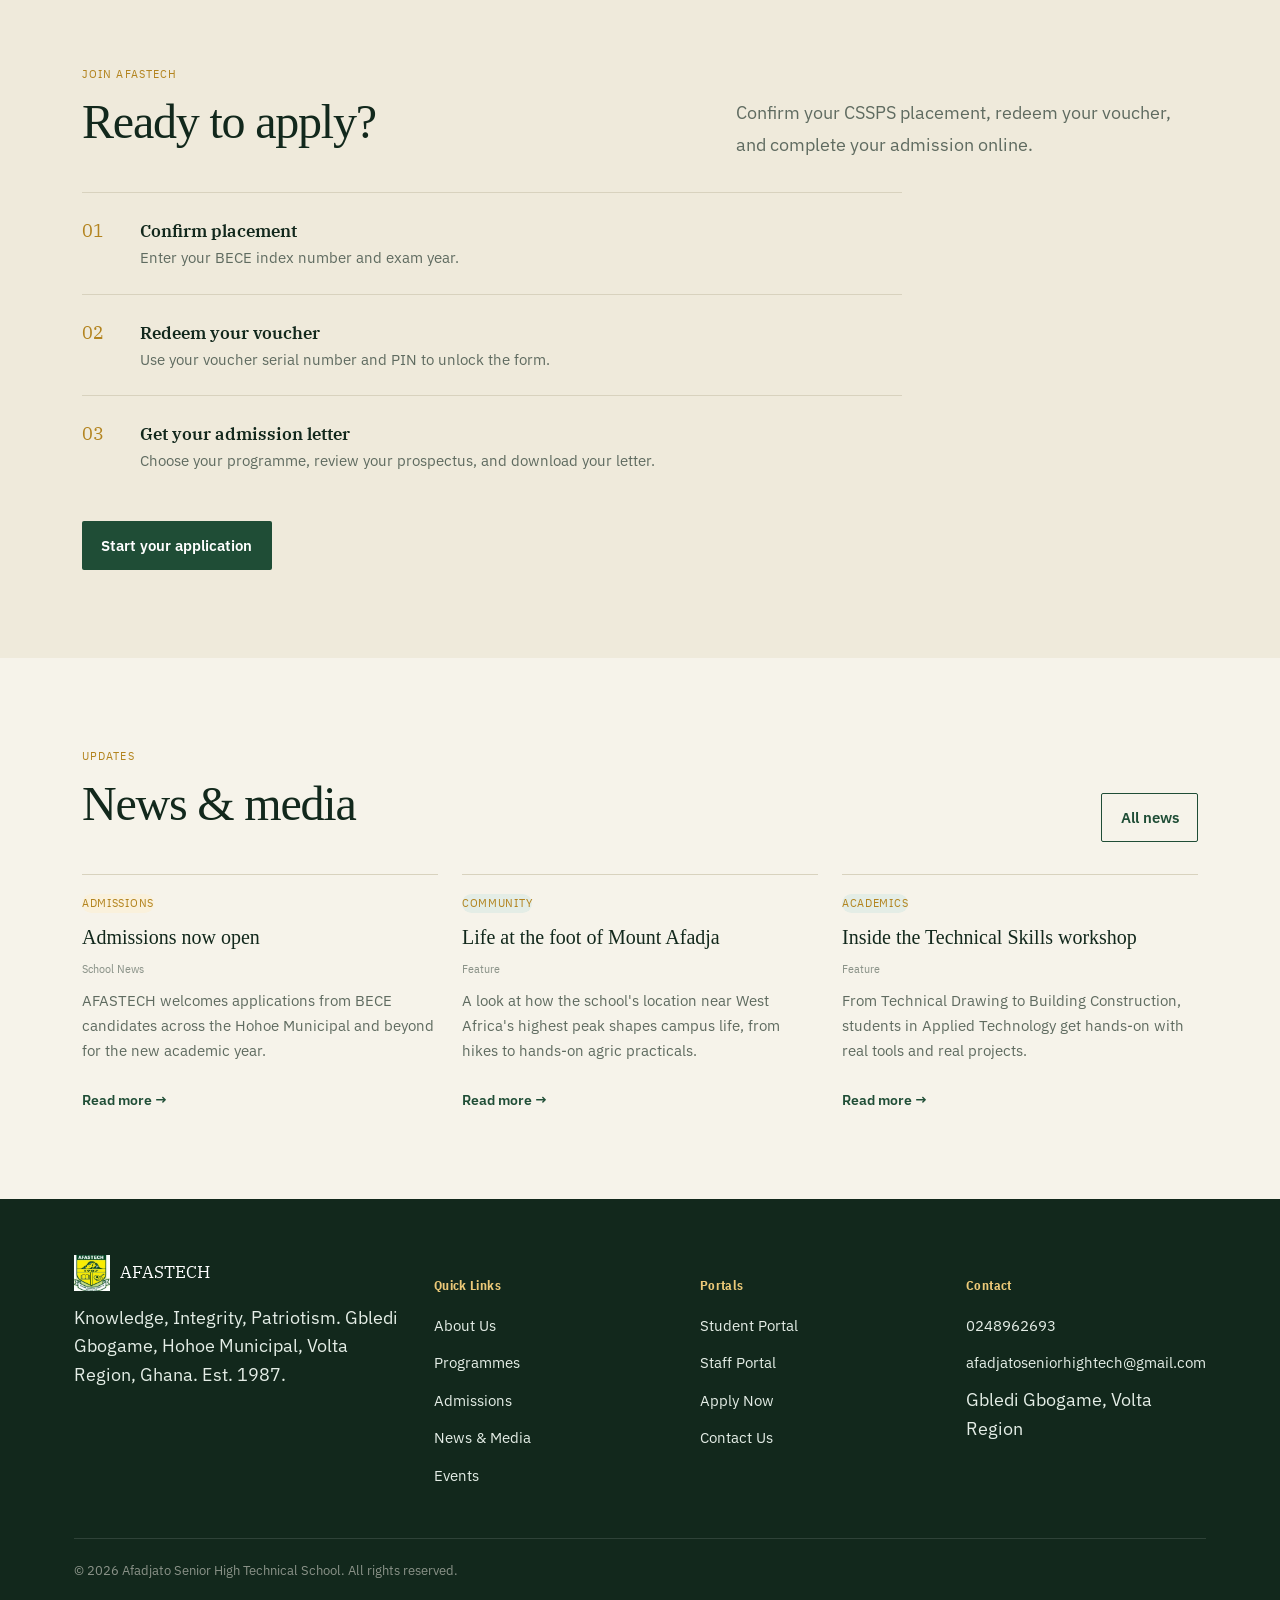
==== commit 8292f471: "Deploy shared portal and fee workflows" ====
--- a/afastech-website/index.html
+++ b/afastech-website/index.html
@@ -5,7 +5,7 @@
 <meta name="viewport" content="width=device-width, initial-scale=1.0">
 <title>Afadjato Senior High Technical School — Knowledge, Integrity, Patriotism</title>
 <meta name="description" content="Afadjato Senior High Technical School (AFASTECH), Gbledi Gbogame, Hohoe. Founded 1987 at the foot of Mount Afadja, West Africa's highest peak.">
-<link rel="icon" href="assets/crest.svg" type="image/svg+xml">
+<link rel="icon" href="assets/afastech-crest.jpg" type="image/jpeg">
 <link rel="preconnect" href="https://fonts.googleapis.com">
 <link href="https://fonts.googleapis.com/css2?family=IBM+Plex+Serif:wght@500;600;700&family=IBM+Plex+Sans:wght@400;500;600&family=IBM+Plex+Sans+Condensed:wght@500;600&display=swap" rel="stylesheet">
 <link rel="stylesheet" href="css/style.css">
@@ -22,7 +22,7 @@
   </div>
   <div class="container nav-row">
     <a class="brand" href="index.html">
-      <img class="brand-crest" src="assets/crest.svg" alt="AFASTECH crest">
+      <img class="brand-crest" src="assets/afastech-crest.jpg" alt="AFASTECH school crest">
       <span class="brand-text">
         <span class="brand-name">AFASTECH</span>
         <span class="brand-sub">Afadjato Senior High Technical School</span>
@@ -36,6 +36,9 @@
       <a href="news.html" data-nav="news">News</a>
       <a href="events.html" data-nav="events">Events</a>
       <a href="contact.html" data-nav="contact">Contact</a>
+      <a class="mobile-nav-action" href="portal-student.html">Student Portal</a>
+      <a class="mobile-nav-action" href="portal-staff.html">Staff Portal</a>
+      <a class="mobile-nav-action mobile-nav-apply" href="admissions.html">Apply Now</a>
     </nav>
     <div class="nav-actions">
       <a class="btn btn-outline btn-header" href="portal-student.html">Student Portal</a>
@@ -50,15 +53,92 @@
 
 <main id="main">
 
-  <section class="hero">
+  <section class="hero home-hero">
     <img class="hero-contours" src="assets/contours.svg" alt="">
-    <div class="container hero-inner">
-      <span class="eyebrow">Gbledi Gbogame · Hohoe · Volta Region · Est. 1987</span>
-      <h1>Educating at the foot of West Africa's highest peak</h1>
-      <p class="lede">AFASTECH sits 300 metres from the base of Mount Afadja, preparing students in Agricultural Science, Business, General Arts, Home Economics and Technical Skills — guided by Knowledge, Integrity and Patriotism.</p>
-      <div class="hero-ctas">
-        <a class="btn btn-gold" href="admissions.html">Begin Your Application</a>
-        <a class="btn btn-outline-light" href="about.html">About the School</a>
+    <div class="home-carousel" data-home-carousel role="region" aria-roledescription="carousel" aria-label="AFASTECH highlights">
+      <div class="home-carousel-stage" aria-live="off">
+        <article class="home-slide is-active" data-home-slide role="group" aria-roledescription="slide" aria-label="1 of 3" aria-hidden="false">
+          <div class="container home-slide-layout">
+            <div class="hero-inner">
+              <span class="eyebrow">Gbledi Gbogame · Hohoe · Volta Region · Est. 1987</span>
+              <h1>Educating at the foot of West Africa's highest peak</h1>
+              <p class="lede">AFASTECH sits 300 metres from the base of Mount Afadja, preparing students in Agricultural Science, Business, General Arts, Home Economics and Technical Skills — guided by Knowledge, Integrity and Patriotism.</p>
+              <div class="hero-ctas">
+                <a class="btn btn-gold" href="admissions.html">Begin Your Application</a>
+                <a class="btn btn-outline-light" href="about.html">About the School</a>
+              </div>
+            </div>
+            <aside class="home-slide-panel home-school-panel" aria-label="About AFASTECH">
+              <img src="assets/afastech-crest.jpg" alt="AFASTECH school crest">
+              <p class="home-panel-name">Afadjato Senior High Technical School</p>
+              <p class="home-panel-motto">Knowledge, Integrity, Patriotism.</p>
+              <div class="home-panel-rule"></div>
+              <p class="home-panel-location">Gbledi Gbogame<br>Hohoe Municipal · Volta Region, Ghana</p>
+            </aside>
+          </div>
+        </article>
+
+        <article class="home-slide" data-home-slide role="group" aria-roledescription="slide" aria-label="2 of 3" hidden>
+          <div class="container home-slide-layout">
+            <div class="hero-inner">
+              <span class="eyebrow">Join AFASTECH</span>
+              <h1>Ready to apply?</h1>
+              <p class="lede">Confirm your CSSPS placement, redeem your voucher, and complete your admission online.</p>
+              <div class="hero-ctas">
+                <a class="btn btn-gold" href="admissions.html">Start your application</a>
+                <a class="btn btn-outline-light" href="admissions.html">View admission steps</a>
+              </div>
+            </div>
+            <aside class="home-slide-panel" aria-label="Admission steps">
+              <p class="home-panel-kicker">Your next steps</p>
+              <ol class="home-feature-list">
+                <li><span>01</span><div><strong>Confirm placement</strong><p>Enter your BECE index number and exam year.</p></div></li>
+                <li><span>02</span><div><strong>Redeem your voucher</strong><p>Use your voucher serial number and PIN to unlock the form.</p></div></li>
+                <li><span>03</span><div><strong>Get your admission letter</strong><p>Choose your programme, review your prospectus, and download your letter.</p></div></li>
+              </ol>
+            </aside>
+          </div>
+        </article>
+
+        <article class="home-slide" data-home-slide role="group" aria-roledescription="slide" aria-label="3 of 3" hidden>
+          <div class="container home-slide-layout">
+            <div class="hero-inner">
+              <span class="eyebrow">A strong foundation for the future</span>
+              <h1>Five programmes, one foundation</h1>
+              <p class="lede">Explore Agricultural Science, Business, General Arts, Home Economics and Technical Skills — guided by Knowledge, Integrity and Patriotism.</p>
+              <div class="hero-ctas">
+                <a class="btn btn-gold" href="programmes.html">Explore our programmes</a>
+                <a class="btn btn-outline-light" href="about.html">Discover AFASTECH</a>
+              </div>
+            </div>
+            <aside class="home-slide-panel" aria-label="Programmes at AFASTECH">
+              <p class="home-panel-kicker">Programmes</p>
+              <ol class="home-programme-list">
+                <li><span>01</span>Agricultural Science</li>
+                <li><span>02</span>Business</li>
+                <li><span>03</span>General Arts</li>
+                <li><span>04</span>Home Economics</li>
+                <li><span>05</span>Technical Skills</li>
+              </ol>
+            </aside>
+          </div>
+        </article>
+      </div>
+
+      <div class="home-carousel-controls">
+        <button class="home-carousel-arrow" type="button" data-carousel-previous aria-label="Previous slide">
+          <span aria-hidden="true">&larr;</span>
+        </button>
+        <div class="home-carousel-pagination" role="group" aria-label="Choose a slide">
+          <button type="button" data-carousel-go="0" aria-label="Show welcome slide" aria-pressed="true"></button>
+          <button type="button" data-carousel-go="1" aria-label="Show admissions slide" aria-pressed="false"></button>
+          <button type="button" data-carousel-go="2" aria-label="Show programmes slide" aria-pressed="false"></button>
+        </div>
+        <span class="home-carousel-count"><span data-carousel-current>01</span><span aria-hidden="true"> / 03</span></span>
+        <button class="home-carousel-arrow" type="button" data-carousel-next aria-label="Next slide">
+          <span aria-hidden="true">&rarr;</span>
+        </button>
+        <button class="home-carousel-pause" type="button" data-carousel-pause aria-label="Pause automatic slide rotation">Pause</button>
       </div>
     </div>
     <div class="stat-strip">
@@ -71,7 +151,7 @@
     </div>
   </section>
 
-  <section>
+  <section class="home-story">
     <div class="container two-col">
       <div>
         <span class="kicker">Our Story</span>
@@ -79,21 +159,10 @@
         <p>Founded in 1987 as a Community Secondary Technical School on the site of the former Continuation School, AFASTECH began with just 6 staff and 80 students. It remained a day school until Free SHS brought boarding status in September 2017. Today, under the leadership of Headmistress Ophylia Kumah — the school's 12th head since founding head Mr. W. K. Ameko — AFASTECH serves around 300 students across five programmes.</p>
         <a class="btn btn-outline" href="about.html">Read our full history</a>
       </div>
-      <div class="mountain-figure">
-        <svg viewBox="0 0 400 300" xmlns="http://www.w3.org/2000/svg" role="img" aria-label="Illustration of Mount Afadja rising above the school campus">
-          <rect width="400" height="300" fill="#e4ede6"/>
-          <polygon points="0,300 90,120 150,190 230,60 400,300" fill="#3c7350"/>
-          <polygon points="230,60 260,100 400,300 300,300 250,180" fill="#275e42"/>
-          <polygon points="222,72 230,60 238,72 230,84" fill="#f6f3ea"/>
-          <rect x="40" y="255" width="60" height="30" fill="#f6f3ea" stroke="#1f4d36" stroke-width="2"/>
-          <rect x="110" y="240" width="70" height="45" fill="#faf1dc" stroke="#1f4d36" stroke-width="2"/>
-          <rect x="130" y="255" width="14" height="30" fill="#1f4d36"/>
-        </svg>
-      </div>
-    </div>
-  </section>
-
-  <section class="section-alt">
+    </div>
+  </section>
+
+  <section class="section-alt home-values">
     <div class="container">
       <div class="section-head">
         <div>
@@ -111,7 +180,7 @@
     </div>
   </section>
 
-  <section>
+  <section class="home-programmes">
     <div class="container">
       <div class="section-head">
         <div>
@@ -140,7 +209,7 @@
     </div>
   </section>
 
-  <section class="section-dark">
+  <section class="section-dark home-leadership">
     <div class="container two-col">
       <div>
         <span class="kicker" style="color:var(--gold-300)">A Message From the Head</span>
@@ -164,7 +233,7 @@
     </div>
   </section>
 
-  <section class="section-alt">
+  <section class="section-alt home-admissions">
     <div class="container">
       <div class="section-head">
         <div>
@@ -182,7 +251,7 @@
     </div>
   </section>
 
-  <section>
+  <section class="home-news">
     <div class="container">
       <div class="section-head">
         <div>
@@ -224,7 +293,7 @@
     <div class="footer-grid">
       <div>
         <div class="footer-brand">
-          <img class="brand-crest" src="assets/crest.svg" alt="AFASTECH crest">
+          <img class="brand-crest" src="assets/afastech-crest.jpg" alt="AFASTECH school crest">
           <span>AFASTECH</span>
         </div>
         <p style="color:var(--forest-100); max-width:32ch;">Knowledge, Integrity, Patriotism. Gbledi Gbogame, Hohoe Municipal, Volta Region, Ghana. Est. 1987.</p>
--- a/afastech-website/css/style.css
+++ b/afastech-website/css/style.css
@@ -236,6 +236,7 @@
 .main-nav a:hover::after,
 .main-nav a[aria-current="page"]::after { right: 0; }
 .main-nav a[aria-current="page"] { color: var(--forest-700); font-weight: 600; }
+.main-nav .mobile-nav-action { display: none; }
 
 .nav-actions { display: flex; align-items: center; justify-content: flex-end; gap: 0.35rem; flex-wrap: wrap; }
 .nav-actions .btn-header { border-radius: 999px; padding-inline: 0.8rem; font-size: 0.9rem; white-space: nowrap; }
@@ -264,6 +265,27 @@
   }
   .main-nav.open { display: flex; }
   .main-nav a { padding: 0.6rem 0; width: 100%; }
+  .main-nav .mobile-nav-action {
+    display: flex;
+    align-items: center;
+    min-height: 44px;
+    margin-top: 0.25rem;
+    padding: 0.65rem 0;
+    border-top: 1px solid var(--line);
+    color: var(--forest-700);
+    font-weight: 600;
+  }
+  .main-nav .mobile-nav-action::after { display: none; }
+  .main-nav .mobile-nav-apply {
+    justify-content: center;
+    margin: 0.5rem 0 0.2rem;
+    padding-inline: 1rem;
+    border: 0;
+    background: var(--forest-700);
+    color: var(--white);
+  }
+  .main-nav .mobile-nav-apply:hover { background: var(--forest-900); color: var(--white); }
+  .nav-actions > .btn-header { display: none; }
   .nav-toggle { display: inline-flex; }
 }
 
@@ -272,9 +294,9 @@
   .nav-row { position: relative; flex-wrap: wrap; padding-right: 1rem; }
   .brand { flex: 1 1 auto; min-width: 0; padding-right: 3.5rem; }
   .brand-sub { max-width: 14rem; }
-  .nav-actions { flex: 1 1 100%; justify-content: center; }
+  .nav-actions { position: absolute; top: 0.85rem; right: 1rem; flex: 0 0 auto; }
   .nav-actions .btn-header { padding: 0.45rem 0.65rem; font-size: 0.82rem; }
-  .nav-actions .nav-toggle { position: absolute; top: 0.85rem; right: 1rem; }
+  .nav-actions .nav-toggle { position: static; }
   section { padding: 3.25rem 0; }
   .hero-inner { padding-top: 3.5rem; padding-bottom: 4rem; }
   .login-card { padding: 1.5rem; }
@@ -793,3 +815,687 @@
   z-index: 100;
 }
 .skip-link:focus { left: 1rem; top: 1rem; }
+
+/* --------------------------------------------------------------------
+   Home page ? restrained editorial treatment
+   -------------------------------------------------------------------- */
+[data-page="home"] .site-header { background: var(--paper); border-bottom-color: var(--line); }
+[data-page="home"] .announce-bar { padding-block: 0.4rem; }
+[data-page="home"] .announce-track { width: auto; margin: 0 auto; animation: none; justify-content: center; }
+[data-page="home"] .announce-copy[aria-hidden="true"] { display: none; }
+[data-page="home"] .nav-row { padding-block: 0.75rem; }
+[data-page="home"] .home-hero { padding: 0; background: var(--forest-900); }
+[data-page="home"] .home-hero .hero-contours { opacity: 0.07; }
+[data-page="home"] .home-hero .hero-inner {
+  display: block;
+  max-width: var(--max-w);
+  padding: clamp(3.5rem, 7vw, 5.3rem) 1.5rem clamp(2.8rem, 5vw, 4rem);
+}
+[data-page="home"] .home-hero .eyebrow {
+  margin-bottom: 1.7rem;
+  color: var(--gold-300);
+  font-family: var(--font-label);
+  font-size: 0.78rem;
+  letter-spacing: 0.08em;
+  text-transform: uppercase;
+}
+[data-page="home"] .home-hero h1 {
+  max-width: 22ch;
+  margin-bottom: 1.35rem;
+  font-size: clamp(3.1rem, 5.7vw, 4.7rem);
+  font-weight: 500;
+  letter-spacing: -0.04em;
+  line-height: 1.04;
+  text-wrap: balance;
+}
+[data-page="home"] .home-hero .lede {
+  max-width: 66ch;
+  color: var(--forest-100);
+  font-size: clamp(1rem, 1.3vw, 1.12rem);
+  line-height: 1.8;
+}
+[data-page="home"] .home-hero .hero-ctas { gap: 0.75rem; margin-top: 1.65rem; }
+[data-page="home"] .home-hero .btn,
+[data-page="home"] .home-story .btn,
+[data-page="home"] .home-programmes .section-head > .btn,
+[data-page="home"] .home-news .section-head > .btn,
+[data-page="home"] .home-admissions > .container > .btn {
+  min-height: 46px;
+  padding: 0.7rem 1.15rem;
+  border-radius: 2px;
+}
+[data-page="home"] .home-hero .btn-gold { background: var(--gold-300); color: var(--forest-900); box-shadow: none; }
+[data-page="home"] .home-hero .btn-gold:hover { background: var(--white); color: var(--forest-900); }
+[data-page="home"] .home-hero .btn-outline-light { border-color: rgba(255,255,255,.4); background: transparent; }
+[data-page="home"] .home-hero .btn-outline-light:hover { background: rgba(255,255,255,.08); }
+[data-page="home"] .stat-strip { background: rgba(0,0,0,.12); border-top: 1px solid rgba(255,255,255,.14); }
+[data-page="home"] .stat-grid { text-align: left; }
+[data-page="home"] .stat-grid > div,
+[data-page="home"] .stat-grid > div:first-child { padding: 1rem 1.5rem; border-left-color: rgba(255,255,255,.14); }
+[data-page="home"] .stat-grid > div:first-child { padding-left: 0; }
+[data-page="home"] .stat-num { font-size: 1.8rem; }
+[data-page="home"] .stat-label { color: rgba(255,255,255,.72); }
+[data-page="home"] main > section:not(.home-hero) { padding-block: clamp(3.75rem, 7vw, 5.5rem); }
+[data-page="home"] .home-story .two-col { display: block; max-width: 1180px; }
+[data-page="home"] .home-story .two-col > div:first-child { max-width: 780px; }
+[data-page="home"] .home-story .kicker,
+[data-page="home"] .home-values .kicker,
+[data-page="home"] .home-programmes .kicker,
+[data-page="home"] .home-news .kicker,
+[data-page="home"] .home-admissions .kicker {
+  display: block;
+  margin-bottom: 0.75rem;
+  color: var(--gold-600);
+  font-family: var(--font-label);
+  font-size: 0.76rem;
+  letter-spacing: 0.09em;
+  text-transform: uppercase;
+}
+[data-page="home"] .home-story h2,
+[data-page="home"] .home-values h2,
+[data-page="home"] .home-programmes h2,
+[data-page="home"] .home-admissions h2,
+[data-page="home"] .home-news h2 {
+  max-width: 22ch;
+  margin-bottom: 0.7rem;
+  font-size: clamp(2rem, 3.8vw, 3rem);
+  font-weight: 500;
+  letter-spacing: -0.025em;
+  line-height: 1.12;
+  text-wrap: balance;
+}
+[data-page="home"] .home-story .two-col > div:first-child > p { margin: 1rem 0 1.35rem; color: var(--stone); line-height: 1.8; }
+[data-page="home"] .home-values,
+[data-page="home"] .home-admissions { background: var(--paper-dim); }
+[data-page="home"] .section-head { align-items: end; margin-bottom: 2rem; }
+[data-page="home"] .home-values .section-head > p,
+[data-page="home"] .home-admissions .section-head > p { max-width: 42ch; color: var(--stone); line-height: 1.75; }
+[data-page="home"] .home-values .grid,
+[data-page="home"] .home-programmes .grid,
+[data-page="home"] .home-news .grid { gap: 1.5rem; }
+[data-page="home"] .home-values .value-card,
+[data-page="home"] .home-programmes .programme-card,
+[data-page="home"] .home-news .news-card {
+  min-height: 0;
+  padding: 1.2rem 0 0;
+  border: 0;
+  border-top: 1px solid var(--line);
+  border-radius: 0;
+  background: transparent;
+  box-shadow: none;
+  transition: none;
+}
+[data-page="home"] .home-values .value-card:hover,
+[data-page="home"] .home-programmes .programme-card:hover,
+[data-page="home"] .home-news .news-card:hover { transform: none; border-color: var(--line); box-shadow: none; }
+[data-page="home"] .home-values .value-letter { display: block; width: auto; height: auto; margin-bottom: 1rem; color: var(--gold-600); font-size: 1.45rem; }
+[data-page="home"] .home-values .value-card h4 { margin-bottom: 0.45rem; font-size: 1.1rem; }
+[data-page="home"] .home-values .value-card p,
+[data-page="home"] .home-programmes .programme-card p,
+[data-page="home"] .home-news .news-card > p:not(.news-meta) { color: var(--stone); font-size: 0.92rem; line-height: 1.7; }
+[data-page="home"] .home-programmes .programme-card h3 { font-size: 1.45rem; font-weight: 500; letter-spacing: -0.02em; }
+[data-page="home"] .home-programmes .programme-card a,
+[data-page="home"] .home-news .news-card > a { margin-top: auto; color: var(--forest-700); font-size: 0.9rem; font-weight: 600; text-decoration: underline; text-decoration-color: transparent; text-underline-offset: 0.2em; }
+[data-page="home"] .home-programmes .programme-card a:hover,
+[data-page="home"] .home-news .news-card > a:hover { color: var(--forest-900); text-decoration-color: currentColor; }
+[data-page="home"] .home-leadership { background: var(--forest-900); }
+[data-page="home"] .home-leadership .two-col { align-items: start; gap: clamp(2.5rem, 7vw, 6rem); }
+[data-page="home"] .home-leadership .kicker { display: block; margin-bottom: 1rem; color: var(--gold-300) !important; font-family: var(--font-label); font-size: 0.76rem; letter-spacing: 0.09em; text-transform: uppercase; }
+[data-page="home"] .home-leadership .quote-block { max-width: 38ch; border-left: 2px solid var(--gold-500); padding-left: 1.2rem; font-size: clamp(1.35rem, 2.3vw, 1.9rem); line-height: 1.5; }
+[data-page="home"] .home-leadership .two-col > div:first-child > p { margin: 1rem 0 1.2rem !important; color: var(--forest-100) !important; font-size: 0.9rem; }
+[data-page="home"] .home-leadership .card { padding: 1.2rem 0 0; border: 0 !important; border-top: 1px solid rgba(255,255,255,.25) !important; border-radius: 0; background: transparent !important; box-shadow: none; }
+[data-page="home"] .home-leadership .card h4 { margin-bottom: 0.7rem; color: var(--white) !important; font-size: 1.25rem; }
+[data-page="home"] .home-leadership .data-table th,
+[data-page="home"] .home-leadership .data-table td { padding: 0.55rem 0; border-bottom-color: rgba(255,255,255,.14); }
+[data-page="home"] .home-leadership .data-table th { color: var(--gold-300) !important; font-weight: 500; }
+[data-page="home"] .home-leadership .data-table td { color: var(--forest-100); }
+[data-page="home"] .home-admissions .step-list { max-width: 820px; margin: 1.25rem 0 1.5rem; padding: 0; }
+[data-page="home"] .home-admissions .step-item { align-items: baseline; gap: 1.25rem; border-top-color: var(--line); }
+[data-page="home"] .home-admissions .step-item:first-child { border-top: 1px solid var(--line); }
+[data-page="home"] .home-admissions .step-num { font-size: 1.1rem; }
+[data-page="home"] .home-admissions .step-body h4 { font-size: 1.05rem; }
+[data-page="home"] .home-admissions .step-body p { color: var(--stone); font-size: 0.92rem; }
+[data-page="home"] .home-news .tag { align-self: flex-start; padding: 0; color: var(--gold-600); font-size: 0.72rem; letter-spacing: 0.06em; text-transform: uppercase; }
+[data-page="home"] .home-news .news-card h4 { margin: 0.25rem 0 0; font-size: 1.25rem; font-weight: 500; }
+[data-page="home"] .home-news .news-meta { margin: 0; color: var(--stone-light); font-size: 0.78rem; }
+[data-page="home"] .site-footer { background: var(--forest-900); }
+
+[data-page="home"] main .container {
+  padding-inline: clamp(1.5rem, 5vw, 2rem);
+}
+
+@media (max-width: 760px) {
+  [data-page="home"] .stat-grid { grid-template-columns: repeat(2, minmax(0, 1fr)); }
+  [data-page="home"] .stat-grid > div,
+  [data-page="home"] .stat-grid > div:first-child,
+  [data-page="home"] .stat-grid > div:nth-child(3) { padding: 0.8rem 1rem; border-left: 1px solid rgba(255,255,255,.14); }
+  [data-page="home"] .stat-grid > div:nth-child(odd) { border-left: 0; }
+  [data-page="home"] .stat-grid > div:nth-child(n + 3) { border-top: 1px solid rgba(255,255,255,.14); }
+}
+@media (max-width: 640px) {
+  [data-page="home"] .home-hero .hero-inner { padding: 3.75rem 1.5rem 3rem; }
+  [data-page="home"] .home-hero .eyebrow { max-width: 32ch; font-size: 0.7rem; }
+  [data-page="home"] .home-hero h1 { font-size: clamp(2.8rem, 12vw, 4rem); }
+  [data-page="home"] .home-hero .lede { font-size: 1rem; }
+  [data-page="home"] .home-story .two-col > div:first-child { max-width: none; }
+  [data-page="home"] .home-values .section-head,
+  [data-page="home"] .home-programmes .section-head,
+  [data-page="home"] .home-admissions .section-head,
+  [data-page="home"] .home-news .section-head { align-items: flex-start; gap: 0.6rem; }
+}
+
+/* Home-page feature carousel */
+[data-page="home"] .home-carousel {
+  position: relative;
+  z-index: 2;
+}
+
+[data-page="home"] .home-carousel-stage {
+  position: relative;
+}
+
+[data-page="home"] .home-slide[hidden] { display: none; }
+
+[data-page="home"] .home-slide {
+  position: absolute;
+  inset: 0;
+  display: grid;
+  opacity: 0;
+  visibility: hidden;
+  pointer-events: none;
+  transition: opacity 0.45s ease, visibility 0s linear 0.45s;
+}
+
+[data-page="home"] .home-slide.is-active {
+  position: relative;
+  inset: auto;
+  z-index: 1;
+  opacity: 1;
+  visibility: visible;
+  pointer-events: auto;
+  transition-delay: 0s;
+}
+
+[data-page="home"] .home-slide-layout {
+  width: 100%;
+  display: grid;
+  grid-template-columns: minmax(0, 1.35fr) minmax(250px, 0.65fr);
+  align-items: center;
+  gap: clamp(2rem, 6vw, 6rem);
+  padding-block: clamp(3rem, 5.5vw, 4.75rem);
+}
+
+[data-page="home"] .home-slide .hero-inner {
+  width: auto;
+  max-width: none;
+  margin: 0;
+  padding: 0;
+}
+
+[data-page="home"] .home-slide .hero-inner h1 { max-width: 19ch; }
+[data-page="home"] .home-slide .hero-inner .lede { max-width: 58ch; }
+
+[data-page="home"] .home-slide-panel {
+  align-self: stretch;
+  display: flex;
+  flex-direction: column;
+  justify-content: center;
+  min-width: 0;
+  padding: 1rem 0 1rem clamp(1.5rem, 3vw, 2.5rem);
+  border-left: 1px solid rgba(255, 255, 255, 0.24);
+  color: var(--white);
+}
+
+[data-page="home"] .home-school-panel img {
+  width: 92px;
+  height: 92px;
+  margin-bottom: 1.5rem;
+  padding: 0.4rem;
+  background: var(--paper);
+}
+
+[data-page="home"] .home-panel-name {
+  max-width: 24ch;
+  margin: 0 0 0.45rem;
+  font-family: var(--font-display);
+  font-size: 1.35rem;
+  line-height: 1.3;
+}
+
+[data-page="home"] .home-panel-motto {
+  margin: 0;
+  color: var(--gold-300);
+  font-family: var(--font-label);
+  font-size: 0.83rem;
+  letter-spacing: 0.045em;
+}
+
+[data-page="home"] .home-panel-rule {
+  width: 38px;
+  margin: 1.35rem 0;
+  border-top: 1px solid var(--gold-500);
+}
+
+[data-page="home"] .home-panel-location {
+  margin: 0;
+  color: rgba(255, 255, 255, 0.76);
+  font-size: 0.9rem;
+  line-height: 1.7;
+}
+
+[data-page="home"] .home-panel-kicker {
+  margin: 0 0 1rem;
+  color: var(--gold-300);
+  font-family: var(--font-label);
+  font-size: 0.76rem;
+  letter-spacing: 0.1em;
+  text-transform: uppercase;
+}
+
+[data-page="home"] .home-feature-list,
+[data-page="home"] .home-programme-list {
+  margin: 0;
+  padding: 0;
+  list-style: none;
+}
+
+[data-page="home"] .home-feature-list li {
+  display: grid;
+  grid-template-columns: 2.5rem minmax(0, 1fr);
+  gap: 0.7rem;
+  padding: 0.8rem 0;
+  border-top: 1px solid rgba(255, 255, 255, 0.19);
+}
+
+[data-page="home"] .home-feature-list li > span,
+[data-page="home"] .home-programme-list li > span {
+  color: var(--gold-300);
+  font-family: var(--font-label);
+  font-size: 0.78rem;
+}
+
+[data-page="home"] .home-feature-list strong {
+  display: block;
+  margin-bottom: 0.2rem;
+  font-weight: 600;
+}
+
+[data-page="home"] .home-feature-list p {
+  margin: 0;
+  color: rgba(255, 255, 255, 0.72);
+  font-size: 0.82rem;
+  line-height: 1.55;
+}
+
+[data-page="home"] .home-programme-list li {
+  display: flex;
+  align-items: baseline;
+  gap: 0.9rem;
+  padding: 0.8rem 0;
+  border-top: 1px solid rgba(255, 255, 255, 0.19);
+  font-family: var(--font-display);
+  font-size: 1.05rem;
+}
+
+[data-page="home"] .home-carousel-controls {
+  display: none;
+  width: min(100% - 3rem, var(--max-w));
+  min-height: 58px;
+  display: flex;
+  align-items: center;
+  gap: 1rem;
+  margin: 0 auto;
+  border-top: 1px solid rgba(255, 255, 255, 0.18);
+  color: var(--white);
+}
+
+[data-page="home"] .home-carousel.is-enhanced .home-carousel-controls { display: flex; }
+
+[data-page="home"] .home-carousel-arrow,
+[data-page="home"] .home-carousel-pause,
+[data-page="home"] .home-carousel-pagination button {
+  border: 0;
+  background: transparent;
+  color: inherit;
+  font: inherit;
+  cursor: pointer;
+}
+
+[data-page="home"] .home-carousel-arrow {
+  width: 34px;
+  height: 34px;
+  padding: 0;
+  font-size: 1.2rem;
+}
+
+[data-page="home"] .home-carousel-pagination {
+  display: flex;
+  align-items: center;
+  gap: 0.45rem;
+}
+
+[data-page="home"] .home-carousel-pagination button {
+  position: relative;
+  width: 28px;
+  height: 24px;
+  padding: 0;
+}
+
+[data-page="home"] .home-carousel-pagination button::before,
+[data-page="home"] .home-carousel-pagination button::after {
+  content: "";
+  position: absolute;
+  left: 0;
+  right: 0;
+  top: 11px;
+  height: 2px;
+  background: rgba(255, 255, 255, 0.35);
+}
+
+[data-page="home"] .home-carousel-pagination button::after {
+  right: auto;
+  width: 0;
+  background: var(--gold-300);
+}
+
+[data-page="home"] .home-carousel-pagination button[aria-pressed="true"]::after {
+  animation: home-carousel-progress 7s linear forwards;
+}
+
+[data-page="home"] .home-carousel-count {
+  margin-left: 0.15rem;
+  color: rgba(255, 255, 255, 0.68);
+  font-family: var(--font-label);
+  font-size: 0.8rem;
+  font-variant-numeric: tabular-nums;
+}
+
+[data-page="home"] .home-carousel-count [data-carousel-current] { color: var(--white); }
+[data-page="home"] .home-carousel-pause { margin-left: auto; color: rgba(255, 255, 255, 0.75); font-size: 0.78rem; }
+
+[data-page="home"] .home-carousel-pause:hover,
+[data-page="home"] .home-carousel-arrow:hover { color: var(--gold-300); }
+
+[data-page="home"] .home-carousel button:focus-visible {
+  outline: 2px solid var(--gold-300);
+  outline-offset: 3px;
+}
+
+[data-page="home"] .home-carousel.is-paused .home-carousel-pagination button[aria-pressed="true"]::after {
+  animation-play-state: paused;
+}
+
+@keyframes home-carousel-progress {
+  to { width: 100%; }
+}
+
+@media (max-width: 820px) {
+  [data-page="home"] .home-slide-layout {
+    grid-template-columns: minmax(0, 1fr) minmax(210px, 0.75fr);
+    gap: 2rem;
+  }
+}
+
+@media (max-width: 640px) {
+  [data-page="home"] .home-slide-layout {
+    grid-template-columns: minmax(0, 1fr);
+    gap: 2rem;
+    padding-block: 3rem 2rem;
+  }
+
+  [data-page="home"] .home-slide .hero-inner { padding: 0; }
+  [data-page="home"] .home-slide .hero-inner .eyebrow { margin-bottom: 1rem; }
+  [data-page="home"] .home-slide .hero-inner h1 { font-size: clamp(2.6rem, 11vw, 3.65rem); }
+  [data-page="home"] .home-slide-panel { padding: 1.25rem 0 0; border-top: 1px solid rgba(255, 255, 255, 0.24); border-left: 0; }
+  [data-page="home"] .home-school-panel img { width: 68px; height: 68px; margin-bottom: 1rem; }
+  [data-page="home"] .home-feature-list li { padding: 0.6rem 0; }
+  [data-page="home"] .home-programme-list li { padding: 0.55rem 0; }
+  [data-page="home"] .home-carousel-controls { width: calc(100% - 3rem); gap: 0.65rem; }
+  [data-page="home"] .home-carousel-pagination { gap: 0.3rem; }
+}
+
+@media (prefers-reduced-motion: reduce) {
+  [data-page="home"] .home-slide { transition: none; }
+  [data-page="home"] .home-carousel-pagination button[aria-pressed="true"]::after { animation: none; width: 100%; }
+}
+
+/* Branded glass login for student, staff, and administrator portals */
+:is([data-page="student-portal"], [data-page="staff-portal"], [data-page="admin-portal"]) {
+  min-height: 100vh;
+  min-height: 100svh;
+  display: flex;
+  flex-direction: column;
+}
+
+:is([data-page="student-portal"], [data-page="staff-portal"], [data-page="admin-portal"]) main {
+  flex: 1 0 auto;
+  display: flex;
+  flex-direction: column;
+}
+
+:is([data-page="student-portal"], [data-page="staff-portal"], [data-page="admin-portal"]) .site-footer {
+  padding-block: 0.85rem;
+}
+
+:is([data-page="student-portal"], [data-page="staff-portal"], [data-page="admin-portal"]) .login-shell {
+  position: relative;
+  isolation: isolate;
+  overflow: hidden;
+  flex: 1 0 auto;
+  min-height: 0;
+  background:
+    linear-gradient(rgba(18, 40, 28, 0.94), rgba(18, 40, 28, 0.97)),
+    url("../assets/contours.svg") center / cover,
+    var(--forest-900);
+}
+
+:is([data-page="student-portal"], [data-page="staff-portal"], [data-page="admin-portal"]) .announce-track {
+  width: auto;
+  margin: 0 auto;
+  animation: none;
+  justify-content: center;
+}
+
+:is([data-page="student-portal"], [data-page="staff-portal"], [data-page="admin-portal"]) .announce-copy[aria-hidden="true"] { display: none; }
+
+:is([data-page="student-portal"], [data-page="staff-portal"], [data-page="admin-portal"]) .login-shell::before,
+:is([data-page="student-portal"], [data-page="staff-portal"], [data-page="admin-portal"]) .login-shell::after {
+  content: "";
+  position: absolute;
+  z-index: -1;
+  width: clamp(190px, 28vw, 340px);
+  aspect-ratio: 1;
+  border: 1px solid rgba(236, 201, 120, 0.27);
+  border-radius: 50%;
+  pointer-events: none;
+}
+
+:is([data-page="student-portal"], [data-page="staff-portal"], [data-page="admin-portal"]) .login-shell::before {
+  top: -10%;
+  left: max(2%, calc((100vw - 1180px) / 2));
+  box-shadow:
+    0 0 0 22px rgba(236, 201, 120, 0.035),
+    0 0 0 44px rgba(236, 201, 120, 0.025);
+}
+
+:is([data-page="student-portal"], [data-page="staff-portal"], [data-page="admin-portal"]) .login-shell::after {
+  right: max(4%, calc((100vw - 1180px) / 2));
+  bottom: -24%;
+  width: clamp(240px, 34vw, 410px);
+  border-color: rgba(255, 255, 255, 0.11);
+  box-shadow: 0 0 0 24px rgba(255, 255, 255, 0.025);
+}
+
+:is([data-page="student-portal"], [data-page="staff-portal"], [data-page="admin-portal"]) .login-card {
+  position: relative;
+  z-index: 1;
+  max-width: 440px;
+  padding: clamp(1.7rem, 5vw, 2.75rem);
+  overflow: hidden;
+  border: 1px solid rgba(255, 255, 255, 0.19);
+  border-radius: 10px;
+  background: rgba(255, 255, 255, 0.075);
+  box-shadow: 0 22px 70px rgba(4, 16, 10, 0.28);
+  color: var(--white);
+  backdrop-filter: blur(18px);
+  -webkit-backdrop-filter: blur(18px);
+  animation: portal-card-enter 0.55s ease-out both;
+}
+
+:is([data-page="student-portal"], [data-page="staff-portal"], [data-page="admin-portal"]) .login-card::before {
+  content: "";
+  position: absolute;
+  top: 0;
+  left: 0;
+  width: 100%;
+  height: 2px;
+  background: linear-gradient(90deg, transparent, var(--gold-300), transparent);
+}
+
+:is([data-page="student-portal"], [data-page="staff-portal"], [data-page="admin-portal"]) .login-crest {
+  width: 62px;
+  height: 62px;
+  margin: 0 auto 1.1rem;
+  border-radius: 0;
+  box-shadow: none;
+  object-fit: contain;
+}
+
+:is([data-page="student-portal"], [data-page="staff-portal"], [data-page="admin-portal"]) .login-kicker {
+  margin: 0 0 0.4rem;
+  color: var(--gold-300);
+  font-family: var(--font-label);
+  font-size: 0.73rem;
+  letter-spacing: 0.12em;
+  text-align: center;
+  text-transform: uppercase;
+}
+
+:is([data-page="student-portal"], [data-page="staff-portal"], [data-page="admin-portal"]) .login-card h1 {
+  margin-bottom: 0.5rem;
+  color: var(--white);
+  font-size: clamp(1.8rem, 4vw, 2.15rem);
+  font-weight: 500;
+  letter-spacing: -0.025em;
+}
+
+:is([data-page="student-portal"], [data-page="staff-portal"], [data-page="admin-portal"]) .login-sub {
+  margin: 0 auto 1.6rem;
+  color: rgba(255, 255, 255, 0.75);
+  line-height: 1.7;
+}
+
+:is([data-page="student-portal"], [data-page="staff-portal"], [data-page="admin-portal"]) .login-card .field label {
+  color: rgba(255, 255, 255, 0.9);
+  font-size: 0.82rem;
+  letter-spacing: 0.015em;
+}
+
+:is([data-page="student-portal"], [data-page="staff-portal"], [data-page="admin-portal"]) .login-card .field input {
+  min-height: 48px;
+  border-color: rgba(255, 255, 255, 0.2);
+  border-radius: 4px;
+  background: rgba(255, 255, 255, 0.08);
+  color: var(--white);
+  caret-color: var(--gold-300);
+}
+
+:is([data-page="student-portal"], [data-page="staff-portal"], [data-page="admin-portal"]) .login-card .field input:focus {
+  border-color: var(--gold-300);
+  outline: 2px solid rgba(236, 201, 120, 0.23);
+  outline-offset: 1px;
+}
+
+:is([data-page="student-portal"], [data-page="staff-portal"], [data-page="admin-portal"]) .login-card input:-webkit-autofill {
+  -webkit-text-fill-color: var(--white);
+  box-shadow: 0 0 0 1000px #254632 inset;
+}
+
+:is([data-page="student-portal"], [data-page="staff-portal"], [data-page="admin-portal"]) .login-card #portal-login > .btn-primary {
+  min-height: 48px;
+  margin-top: 0.3rem;
+  border-radius: 4px;
+  background: var(--gold-300);
+  color: var(--forest-900);
+  transition: background 0.18s ease, transform 0.18s ease;
+}
+
+:is([data-page="student-portal"], [data-page="staff-portal"], [data-page="admin-portal"]) .login-card #portal-login > .btn-primary:hover {
+  transform: translateY(-1px);
+  background: var(--white);
+}
+
+:is([data-page="student-portal"], [data-page="staff-portal"], [data-page="admin-portal"]) .login-card .login-divider {
+  color: rgba(255, 255, 255, 0.68);
+}
+
+:is([data-page="student-portal"], [data-page="staff-portal"], [data-page="admin-portal"]) .login-card > .btn-outline {
+  border-color: rgba(255, 255, 255, 0.36);
+  color: var(--white);
+}
+
+:is([data-page="student-portal"], [data-page="staff-portal"], [data-page="admin-portal"]) .login-card > .btn-outline:hover {
+  background: rgba(255, 255, 255, 0.08);
+}
+
+:is([data-page="student-portal"], [data-page="staff-portal"], [data-page="admin-portal"]) .login-card .demo-note {
+  border: 1px solid rgba(255, 255, 255, 0.14);
+  border-radius: 4px;
+  background: rgba(0, 0, 0, 0.12);
+  color: rgba(255, 255, 255, 0.72);
+  line-height: 1.6;
+}
+
+@keyframes portal-card-enter {
+  from { opacity: 0; transform: translateY(10px); }
+  to { opacity: 1; transform: translateY(0); }
+}
+
+@media (max-width: 640px) {
+  :is([data-page="student-portal"], [data-page="staff-portal"], [data-page="admin-portal"]) .login-shell {
+    padding: 0.65rem 1rem;
+  }
+
+  :is([data-page="student-portal"], [data-page="staff-portal"], [data-page="admin-portal"]) .login-card {
+    padding: 1.25rem 1.35rem;
+  }
+
+  :is([data-page="student-portal"], [data-page="staff-portal"], [data-page="admin-portal"]) .login-crest {
+    width: 48px;
+    height: 48px;
+    margin-bottom: 0.65rem;
+  }
+
+  :is([data-page="student-portal"], [data-page="staff-portal"], [data-page="admin-portal"]) .login-kicker { margin-bottom: 0.2rem; }
+
+  :is([data-page="student-portal"], [data-page="staff-portal"], [data-page="admin-portal"]) .login-card h1 { margin-bottom: 0.3rem; }
+
+  :is([data-page="student-portal"], [data-page="staff-portal"], [data-page="admin-portal"]) .login-sub { margin-bottom: 0.85rem; }
+
+  :is([data-page="student-portal"], [data-page="staff-portal"], [data-page="admin-portal"]) .login-card .field { margin-bottom: 0.65rem; }
+
+  :is([data-page="student-portal"], [data-page="staff-portal"], [data-page="admin-portal"]) .login-card .field input { min-height: 42px; }
+
+  :is([data-page="student-portal"], [data-page="staff-portal"], [data-page="admin-portal"]) .login-card #portal-login > .btn-primary { min-height: 42px; }
+
+  :is([data-page="student-portal"], [data-page="staff-portal"], [data-page="admin-portal"]) .login-card .login-divider { margin: 0.65rem 0; }
+
+  :is([data-page="student-portal"], [data-page="staff-portal"], [data-page="admin-portal"]) .login-card > .btn-outline { min-height: 40px; }
+
+  :is([data-page="student-portal"], [data-page="staff-portal"], [data-page="admin-portal"]) .login-card .demo-note {
+    margin-top: 0.75rem;
+    padding: 0.55rem 0.7rem;
+    font-size: 0.76rem;
+  }
+
+  :is([data-page="student-portal"], [data-page="staff-portal"], [data-page="admin-portal"]) .site-footer .footer-bottom {
+    align-items: center;
+    gap: 0.35rem 1rem;
+    font-size: 0.72rem;
+    line-height: 1.4;
+  }
+}
+
+@media (prefers-reduced-motion: reduce) {
+  :is([data-page="student-portal"], [data-page="staff-portal"], [data-page="admin-portal"]) .login-card { animation: none; }
+}
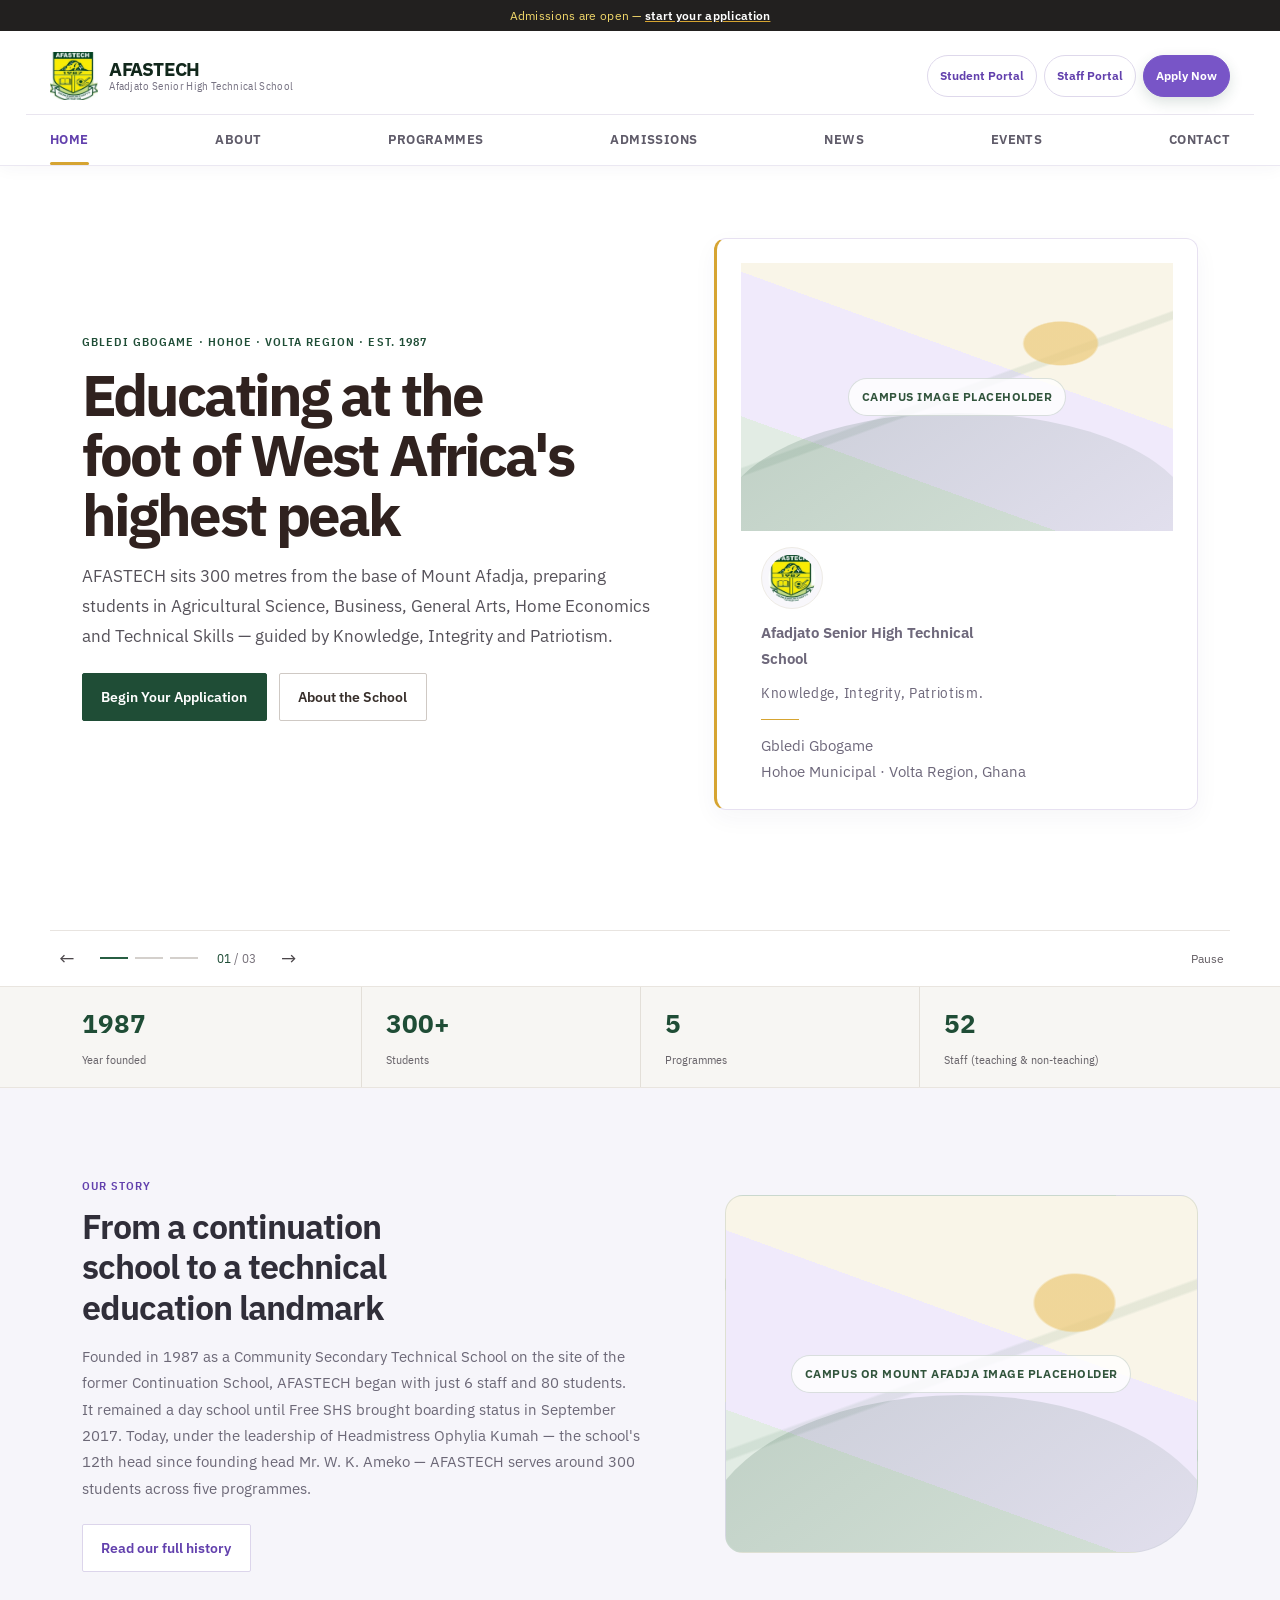
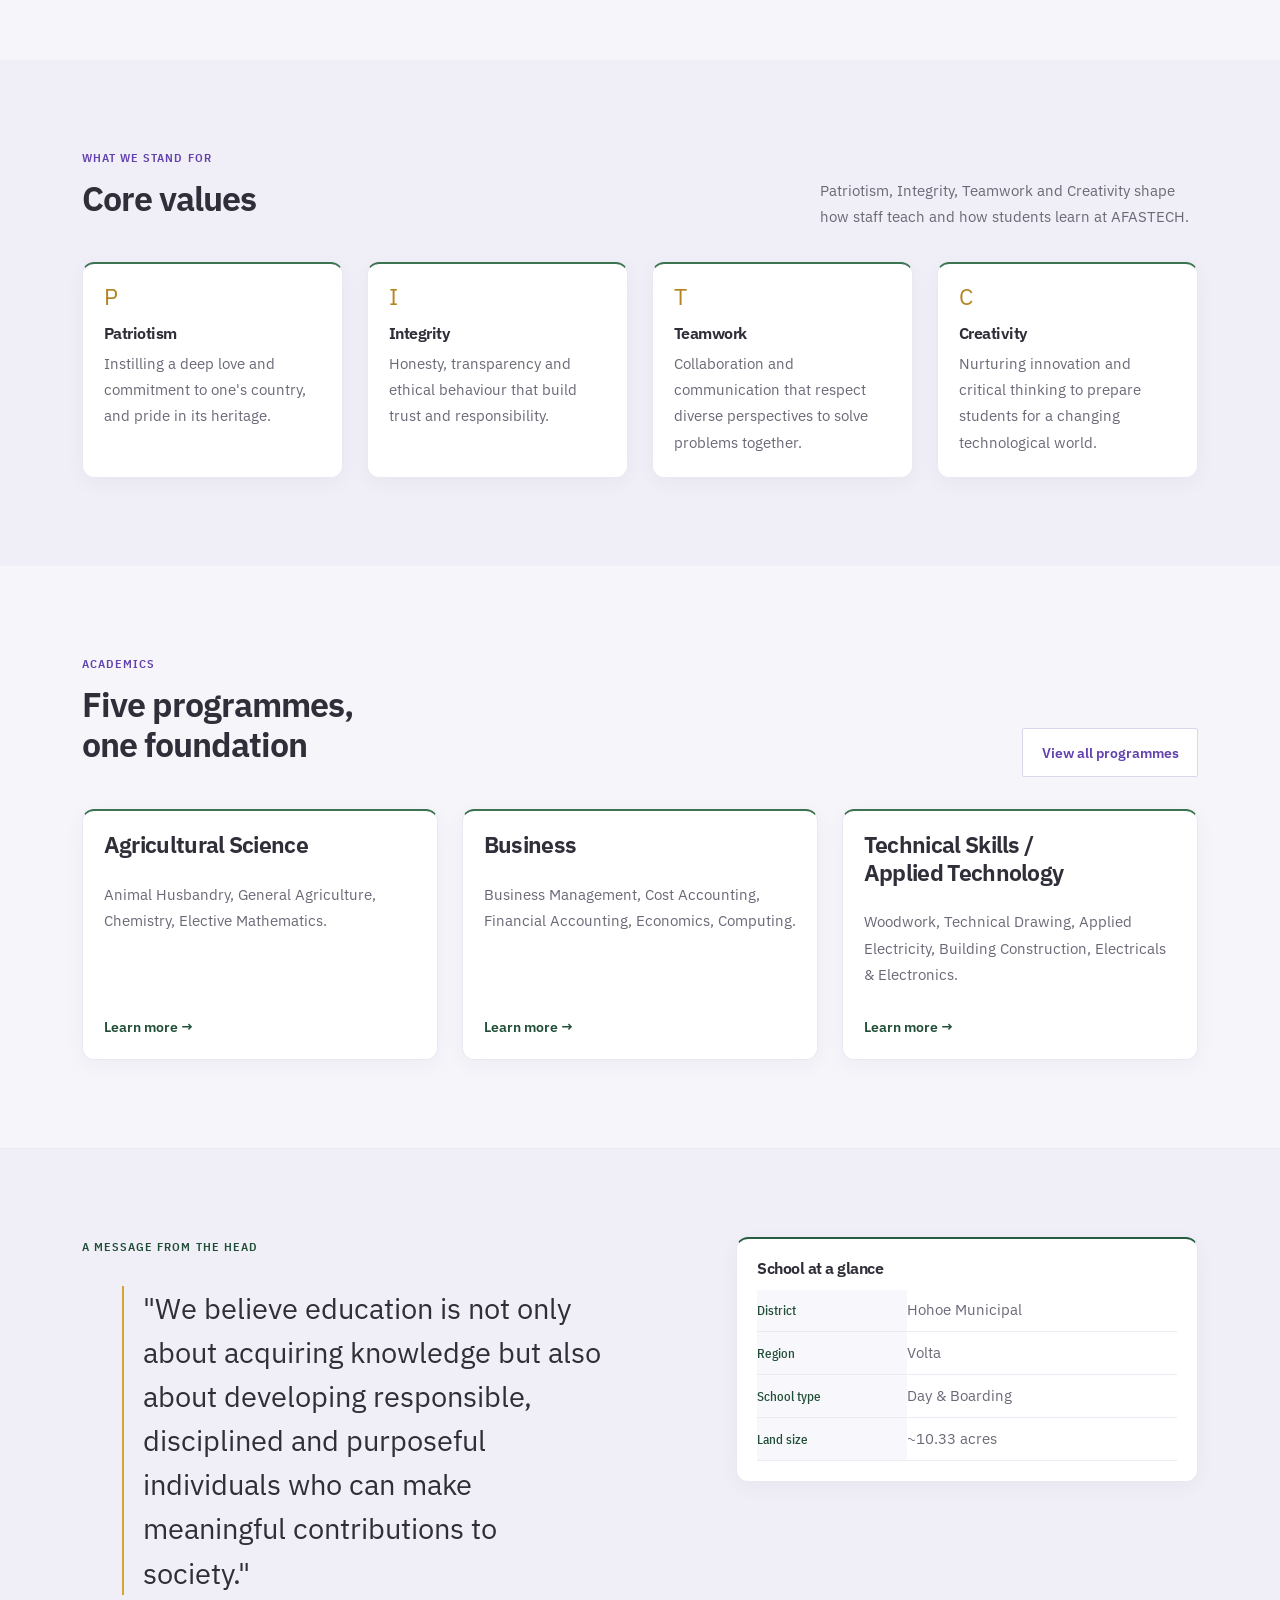
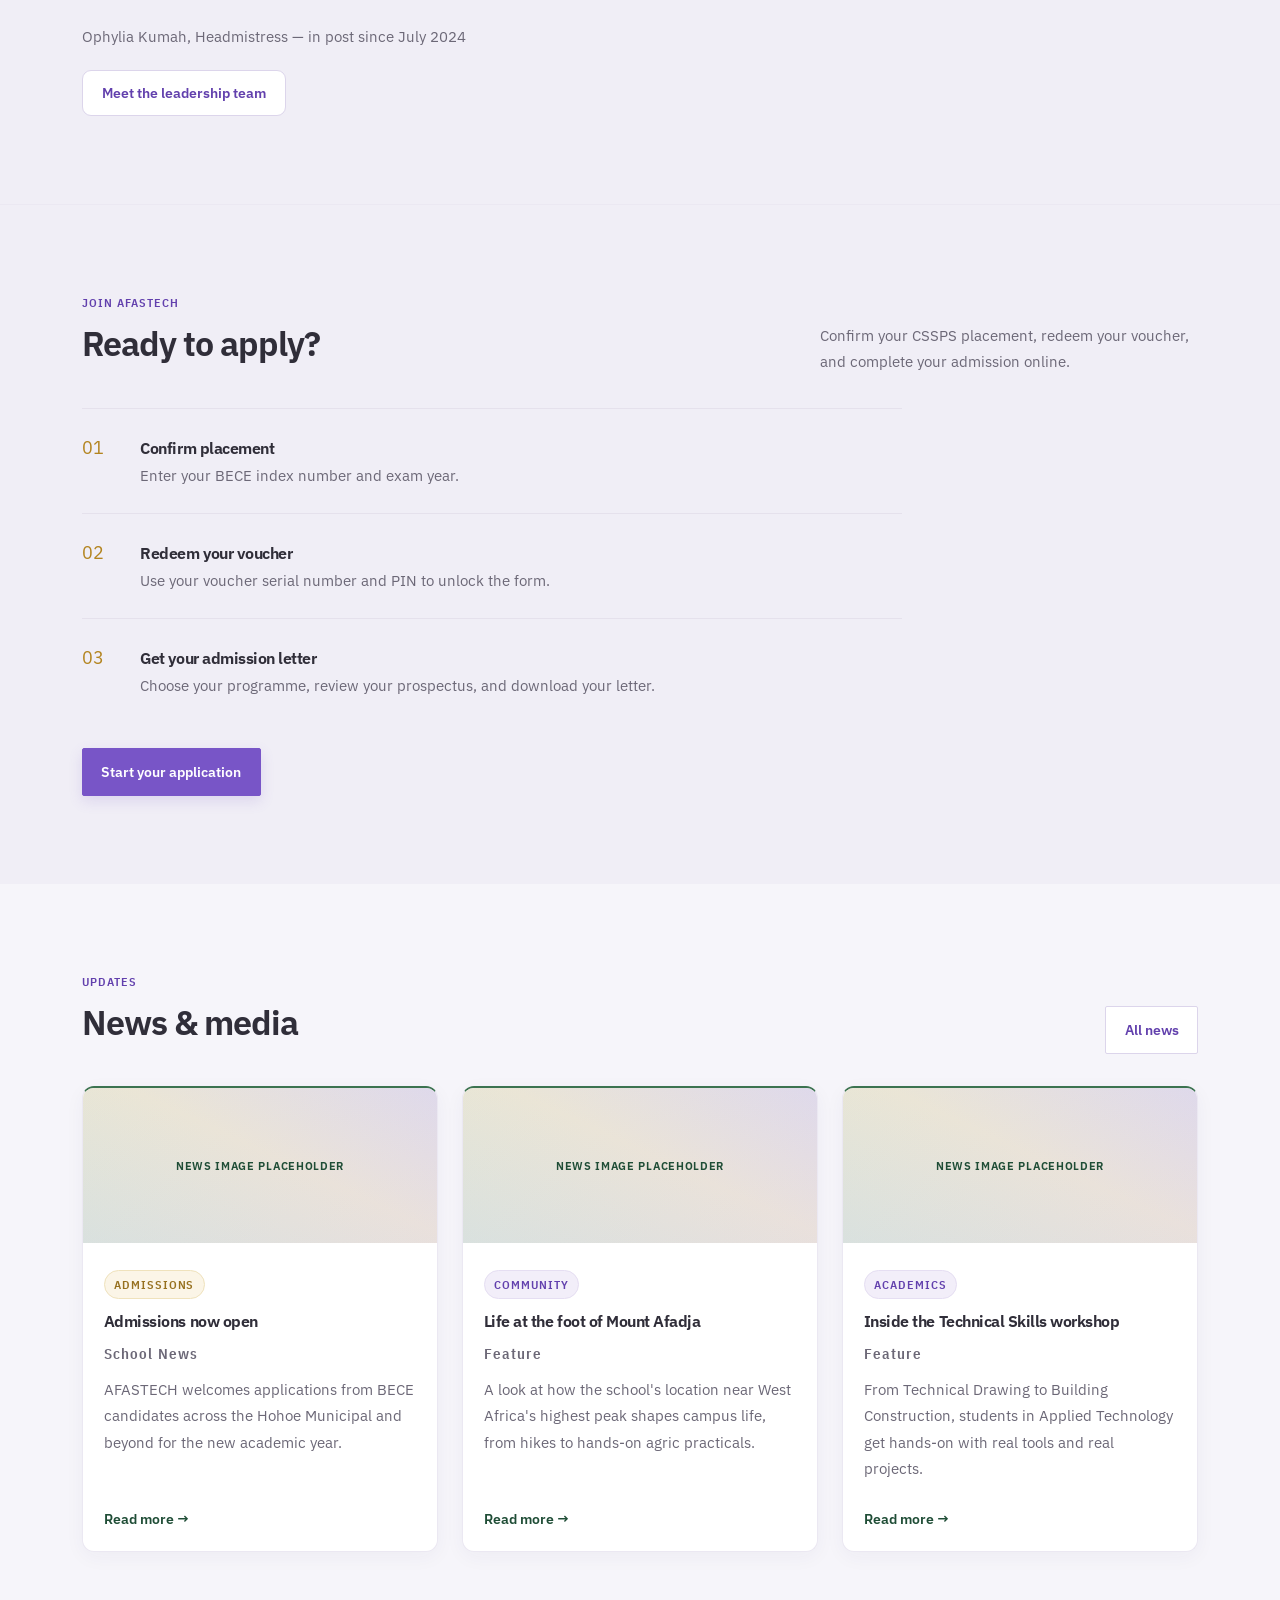
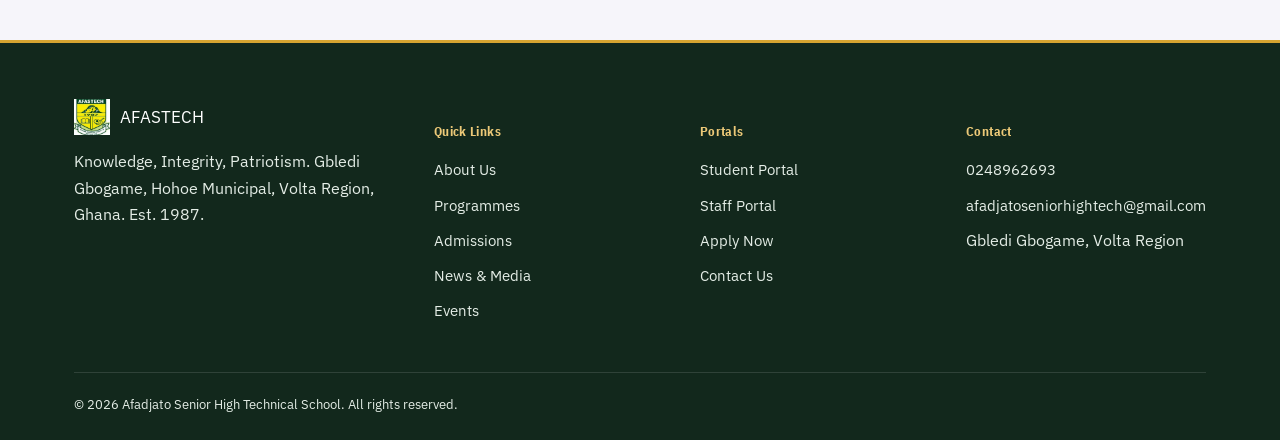
==== commit 78ee8701: "Redesign Super Admin dashboard with navy sidebar and blue theme Also includes pending portal, transc" ====
--- a/afastech-website/index.html
+++ b/afastech-website/index.html
@@ -69,6 +69,9 @@
               </div>
             </div>
             <aside class="home-slide-panel home-school-panel" aria-label="About AFASTECH">
+              <div class="home-slide-image-placeholder" role="img" aria-label="Image placeholder for the AFASTECH campus">
+                <span>Campus image placeholder</span>
+              </div>
               <img src="assets/afastech-crest.jpg" alt="AFASTECH school crest">
               <p class="home-panel-name">Afadjato Senior High Technical School</p>
               <p class="home-panel-motto">Knowledge, Integrity, Patriotism.</p>
@@ -90,6 +93,9 @@
               </div>
             </div>
             <aside class="home-slide-panel" aria-label="Admission steps">
+              <div class="home-slide-image-placeholder" role="img" aria-label="Image placeholder for students during admissions">
+                <span>Admissions image placeholder</span>
+              </div>
               <p class="home-panel-kicker">Your next steps</p>
               <ol class="home-feature-list">
                 <li><span>01</span><div><strong>Confirm placement</strong><p>Enter your BECE index number and exam year.</p></div></li>
@@ -112,6 +118,9 @@
               </div>
             </div>
             <aside class="home-slide-panel" aria-label="Programmes at AFASTECH">
+              <div class="home-slide-image-placeholder" role="img" aria-label="Image placeholder for AFASTECH programmes">
+                <span>Programmes image placeholder</span>
+              </div>
               <p class="home-panel-kicker">Programmes</p>
               <ol class="home-programme-list">
                 <li><span>01</span>Agricultural Science</li>
@@ -159,6 +168,9 @@
         <p>Founded in 1987 as a Community Secondary Technical School on the site of the former Continuation School, AFASTECH began with just 6 staff and 80 students. It remained a day school until Free SHS brought boarding status in September 2017. Today, under the leadership of Headmistress Ophylia Kumah — the school's 12th head since founding head Mr. W. K. Ameko — AFASTECH serves around 300 students across five programmes.</p>
         <a class="btn btn-outline" href="about.html">Read our full history</a>
       </div>
+      <div class="home-story-image-placeholder" role="img" aria-label="Image placeholder for the school and Mount Afadja">
+        <span>Campus or Mount Afadja image placeholder</span>
+      </div>
     </div>
   </section>
 
--- a/afastech-website/css/style.css
+++ b/afastech-website/css/style.css
@@ -1,5 +1,5 @@
 /* ==========================================================================
-   AFASTECH — Afadjato Senior High Technical School
+   AFASTECH â€” Afadjato Senior High Technical School
    Design system: forest/gold palette drawn from the school crest,
    contour-line + measurement-tick motifs drawn from Mount Afadja and the
    Technical Drawing programme.
@@ -26,7 +26,7 @@
   --error: #a3341f;
 
   /* Type */
-  --font-display: "IBM Plex Serif", Georgia, serif;
+  --font-display: "IBM Plex Sans", -apple-system, "Segoe UI", sans-serif;
   --font-body: "IBM Plex Sans", -apple-system, "Segoe UI", sans-serif;
   --font-label: "IBM Plex Sans Condensed", "IBM Plex Sans", sans-serif;
 
@@ -111,7 +111,7 @@
 }
 
 /* --------------------------------------------------------------------
-   Measurement-tick divider — echoes the crest's tape measure & the
+   Measurement-tick divider â€” echoes the crest's tape measure & the
    Technical Drawing programme. Used instead of a plain hairline rule.
    -------------------------------------------------------------------- */
 .tick-rule {
@@ -1259,6 +1259,533 @@
   [data-page="home"] .home-carousel-pagination button[aria-pressed="true"]::after { animation: none; width: 100%; }
 }
 
+/* Student portal workspace */
+[data-page="student-dashboard"] {
+  min-height: 100vh;
+  background: #f4f6f4;
+}
+
+[data-page="student-dashboard"] .student-portal-layout {
+  min-height: 100vh;
+}
+
+[data-page="student-dashboard"] .student-portal-sidebar {
+  position: fixed;
+  inset: 0 auto 0 0;
+  z-index: 20;
+  display: flex;
+  width: 252px;
+  flex-direction: column;
+  padding: 1.45rem 1.1rem 1.1rem;
+  background: var(--forest-900);
+  color: var(--white);
+}
+
+[data-page="student-dashboard"] .student-sidebar-brand {
+  display: flex;
+  align-items: center;
+  gap: 0.8rem;
+  padding: 0.25rem 0.45rem 1.8rem;
+  color: var(--white);
+  text-decoration: none;
+}
+
+[data-page="student-dashboard"] .student-sidebar-brand img {
+  width: 42px;
+  height: 42px;
+  object-fit: contain;
+}
+
+[data-page="student-dashboard"] .student-sidebar-brand strong,
+[data-page="student-dashboard"] .student-sidebar-brand small {
+  display: block;
+}
+
+[data-page="student-dashboard"] .student-sidebar-brand strong {
+  font-family: var(--font-label);
+  font-size: 1rem;
+  letter-spacing: 0.08em;
+}
+
+[data-page="student-dashboard"] .student-sidebar-brand small {
+  margin-top: 0.08rem;
+  color: rgba(255, 255, 255, 0.68);
+  font-size: 0.76rem;
+}
+
+[data-page="student-dashboard"] .student-sidebar-label {
+  margin: 0 0 0.7rem;
+  padding: 0 0.55rem;
+  color: var(--gold-300);
+  font-family: var(--font-label);
+  font-size: 0.68rem;
+  letter-spacing: 0.12em;
+}
+
+[data-page="student-dashboard"] .student-portal-nav {
+  display: grid;
+  gap: 0.35rem;
+}
+
+[data-page="student-dashboard"] .student-portal-nav a {
+  display: flex;
+  align-items: center;
+  gap: 0.8rem;
+  min-height: 44px;
+  padding: 0.62rem 0.7rem;
+  border-left: 2px solid transparent;
+  color: rgba(255, 255, 255, 0.78);
+  font-size: 0.88rem;
+  text-decoration: none;
+  transition: background 0.18s ease, color 0.18s ease;
+}
+
+[data-page="student-dashboard"] .student-portal-nav a span {
+  color: rgba(255, 255, 255, 0.44);
+  font-family: var(--font-label);
+  font-size: 0.7rem;
+  font-variant-numeric: tabular-nums;
+}
+
+[data-page="student-dashboard"] .student-portal-nav a:hover,
+[data-page="student-dashboard"] .student-portal-nav a.is-current {
+  border-left-color: var(--gold-300);
+  background: rgba(255, 255, 255, 0.09);
+  color: var(--white);
+}
+
+[data-page="student-dashboard"] .student-portal-nav a.is-current span {
+  color: var(--gold-300);
+}
+
+[data-page="student-dashboard"] .student-sidebar-footer {
+  display: grid;
+  gap: 0.35rem;
+  margin-top: auto;
+  padding: 1rem 0.45rem 0;
+  border-top: 1px solid rgba(255, 255, 255, 0.15);
+}
+
+[data-page="student-dashboard"] .student-sidebar-footer a {
+  padding: 0.42rem 0;
+  color: rgba(255, 255, 255, 0.76);
+  font-size: 0.8rem;
+  text-decoration: none;
+}
+
+[data-page="student-dashboard"] .student-sidebar-footer a:hover { color: var(--gold-300); }
+
+[data-page="student-dashboard"] .student-portal-main {
+  min-height: 100vh;
+  margin-left: 252px;
+}
+
+[data-page="student-dashboard"] .student-portal-topbar {
+  position: sticky;
+  top: 0;
+  z-index: 10;
+  display: flex;
+  height: 72px;
+  align-items: center;
+  justify-content: space-between;
+  padding: 0 clamp(1.1rem, 3vw, 2.5rem);
+  border-bottom: 1px solid #e2e7e2;
+  background: rgba(255, 255, 255, 0.96);
+  backdrop-filter: blur(12px);
+}
+
+[data-page="student-dashboard"] .student-topbar-label {
+  color: var(--stone);
+  font-family: var(--font-label);
+  font-size: 0.75rem;
+  letter-spacing: 0.1em;
+}
+
+[data-page="student-dashboard"] .student-topbar-user {
+  display: flex;
+  align-items: center;
+  gap: 0.65rem;
+}
+
+[data-page="student-dashboard"] .student-user-avatar {
+  display: grid;
+  width: 38px;
+  height: 38px;
+  place-items: center;
+  border-radius: 50%;
+  background: var(--forest-100);
+  color: var(--forest-700);
+  font-family: var(--font-display);
+}
+
+[data-page="student-dashboard"] .student-topbar-user small,
+[data-page="student-dashboard"] .student-topbar-user strong {
+  display: block;
+  line-height: 1.35;
+}
+
+[data-page="student-dashboard"] .student-topbar-user small {
+  color: var(--stone);
+  font-size: 0.68rem;
+}
+
+[data-page="student-dashboard"] .student-topbar-user strong {
+  max-width: 190px;
+  overflow: hidden;
+  color: var(--forest-900);
+  font-size: 0.83rem;
+  text-overflow: ellipsis;
+  white-space: nowrap;
+}
+
+[data-page="student-dashboard"] .student-sidebar-toggle { display: none; }
+
+[data-page="student-dashboard"] .student-portal-content {
+  width: min(100%, 1440px);
+  min-height: calc(100vh - 112px);
+  margin: 0 auto;
+  padding: clamp(1.2rem, 3vw, 2.6rem);
+}
+
+[data-page="student-dashboard"] #portal-data-alert:not(.show) { display: none; }
+
+[data-page="student-dashboard"] .student-welcome {
+  position: relative;
+  display: flex;
+  min-height: 182px;
+  align-items: center;
+  justify-content: space-between;
+  overflow: hidden;
+  margin-bottom: 1.25rem;
+  padding: clamp(1.35rem, 3vw, 2.4rem);
+  background:
+    radial-gradient(circle at 88% 14%, rgba(236, 201, 120, 0.16), transparent 32%),
+    linear-gradient(115deg, #153b28, #28573b);
+  color: var(--white);
+}
+
+[data-page="student-dashboard"] .student-welcome h1 {
+  margin: 0 0 0.45rem;
+  color: var(--white);
+  font-size: clamp(1.8rem, 3.5vw, 2.55rem);
+  font-weight: 500;
+  letter-spacing: -0.03em;
+}
+
+[data-page="student-dashboard"] .student-welcome > div:first-child > p:last-child {
+  margin: 0;
+  color: rgba(255, 255, 255, 0.75);
+  font-size: 0.91rem;
+}
+
+[data-page="student-dashboard"] .student-eyebrow {
+  margin: 0 0 0.5rem;
+  color: var(--gold-600);
+  font-family: var(--font-label);
+  font-size: 0.68rem;
+  letter-spacing: 0.13em;
+}
+
+[data-page="student-dashboard"] .student-welcome .student-eyebrow { color: var(--gold-300); }
+
+[data-page="student-dashboard"] .student-welcome-mark {
+  position: absolute;
+  top: -72px;
+  right: 1.5rem;
+  color: rgba(255, 255, 255, 0.055);
+  font-family: var(--font-display);
+  font-size: 20rem;
+  line-height: 1;
+  pointer-events: none;
+}
+
+[data-page="student-dashboard"] .student-summary-grid {
+  display: grid;
+  grid-template-columns: repeat(4, minmax(0, 1fr));
+  gap: 0.9rem;
+  margin-bottom: 1.25rem;
+}
+
+[data-page="student-dashboard"] .student-summary-card {
+  display: flex;
+  min-height: 130px;
+  flex-direction: column;
+  align-items: flex-start;
+  justify-content: center;
+  padding: 1.15rem 1.2rem;
+  border: 1px solid #e3e8e3;
+  border-top: 2px solid #cfd8d0;
+  background: var(--white);
+}
+
+[data-page="student-dashboard"] .student-summary-card.student-summary-primary { border-top-color: var(--gold-500); }
+
+[data-page="student-dashboard"] .student-summary-label {
+  margin-bottom: 0.55rem;
+  color: var(--stone);
+  font-family: var(--font-label);
+  font-size: 0.67rem;
+  letter-spacing: 0.1em;
+}
+
+[data-page="student-dashboard"] .student-summary-card strong {
+  color: var(--forest-900);
+  font-family: var(--font-display);
+  font-size: clamp(1.02rem, 1.5vw, 1.35rem);
+  font-weight: 600;
+  line-height: 1.25;
+  overflow-wrap: anywhere;
+}
+
+[data-page="student-dashboard"] .student-summary-foot {
+  margin-top: 0.42rem;
+  color: var(--stone-light);
+  font-size: 0.74rem;
+}
+
+[data-page="student-dashboard"] .student-dashboard-columns {
+  display: grid;
+  grid-template-columns: minmax(0, 1.55fr) minmax(260px, 0.8fr);
+  align-items: start;
+  gap: 1.25rem;
+}
+
+[data-page="student-dashboard"] .student-dashboard-primary,
+[data-page="student-dashboard"] .student-dashboard-secondary {
+  display: grid;
+  min-width: 0;
+  gap: 1.25rem;
+}
+
+[data-page="student-dashboard"] .student-panel,
+[data-page="student-dashboard"] .student-fees-panel {
+  min-width: 0;
+  padding: 1.25rem;
+  border: 1px solid #e3e8e3;
+  background: var(--white);
+}
+
+[data-page="student-dashboard"] .student-panel-heading {
+  display: flex;
+  align-items: center;
+  justify-content: space-between;
+  gap: 1rem;
+  margin-bottom: 1rem;
+}
+
+[data-page="student-dashboard"] .student-panel-heading .student-eyebrow { margin-bottom: 0.2rem; }
+
+[data-page="student-dashboard"] .student-personal-panel { margin-bottom: 1.25rem; }
+
+[data-page="student-dashboard"] .student-personal-grid {
+  display: grid;
+  grid-template-columns: repeat(3, minmax(0, 1fr));
+  gap: 0;
+  margin: 0;
+  border-top: 1px solid #edf0ed;
+  border-left: 1px solid #edf0ed;
+}
+
+[data-page="student-dashboard"] .student-personal-grid > div {
+  min-width: 0;
+  padding: 0.9rem 1rem;
+  border-right: 1px solid #edf0ed;
+  border-bottom: 1px solid #edf0ed;
+}
+
+[data-page="student-dashboard"] .student-personal-grid dt {
+  margin-bottom: 0.35rem;
+  color: var(--stone);
+  font-family: var(--font-label);
+  font-size: 0.67rem;
+  letter-spacing: 0.07em;
+  text-transform: uppercase;
+}
+
+[data-page="student-dashboard"] .student-personal-grid dd {
+  margin: 0;
+  color: var(--forest-900);
+  font-size: 0.9rem;
+  font-weight: 600;
+  overflow-wrap: anywhere;
+}
+
+[data-page="student-dashboard"] .student-personal-note {
+  margin: 0.9rem 0 0;
+  color: var(--stone);
+  font-size: 0.78rem;
+}
+
+[data-page="student-dashboard"] .student-panel-heading h2,
+[data-page="student-dashboard"] .student-fees-panel h2 {
+  margin: 0;
+  color: var(--forest-900);
+  font-size: 1.22rem;
+  font-weight: 600;
+}
+
+[data-page="student-dashboard"] .student-panel-note {
+  color: var(--stone-light);
+  font-size: 0.73rem;
+  white-space: nowrap;
+}
+
+[data-page="student-dashboard"] .student-table-wrap { width: 100%; overflow-x: auto; }
+[data-page="student-dashboard"] .student-data-table { width: 100%; border-collapse: collapse; font-size: 0.82rem; }
+[data-page="student-dashboard"] .student-data-table th,
+[data-page="student-dashboard"] .student-data-table td { padding: 0.72rem 0.65rem; border-bottom: 1px solid #edf0ed; text-align: left; }
+[data-page="student-dashboard"] .student-data-table th {
+  color: var(--stone);
+  font-family: var(--font-label);
+  font-size: 0.67rem;
+  font-weight: 600;
+  letter-spacing: 0.07em;
+  text-transform: uppercase;
+}
+[data-page="student-dashboard"] .student-data-table td { color: #303b32; }
+[data-page="student-dashboard"] .student-data-table tbody tr:last-child td { border-bottom: 0; }
+
+[data-page="student-dashboard"] .student-empty-note {
+  margin: 0 0 0.65rem;
+  color: var(--stone);
+  font-size: 0.82rem;
+}
+
+[data-page="student-dashboard"] .student-fees-panel {
+  border-top: 3px solid var(--gold-500);
+  background: #fffdf8;
+}
+
+[data-page="student-dashboard"] .student-fees-panel h2 { margin-bottom: 0.9rem; }
+
+[data-page="student-dashboard"] .student-fees-value {
+  display: inline-flex;
+  margin: 0 0 0.55rem;
+  padding: 0.38rem 0.65rem;
+  background: var(--forest-100);
+  color: var(--forest-700);
+  font-size: 0.91rem;
+  font-weight: 600;
+}
+
+[data-page="student-dashboard"] .student-fees-help {
+  margin: 0;
+  color: var(--stone);
+  font-size: 0.78rem;
+}
+
+[data-page="student-dashboard"] .student-notices-panel #portal-announcements {
+  display: grid;
+  gap: 0.7rem;
+}
+
+[data-page="student-dashboard"] .student-notices-panel #portal-announcements:empty::after {
+  content: "No current announcements.";
+  color: var(--stone);
+  font-size: 0.82rem;
+}
+
+[data-page="student-dashboard"] .student-notices-panel #portal-announcements .card {
+  margin: 0 !important;
+  padding: 0.85rem 0;
+  border: 0;
+  border-top: 1px solid #edf0ed;
+  border-radius: 0;
+  background: transparent;
+  box-shadow: none;
+}
+
+[data-page="student-dashboard"] .student-notices-panel #portal-announcements .card h4 {
+  margin-bottom: 0.35rem;
+  font-family: var(--font-body);
+  font-size: 0.91rem;
+  font-weight: 600;
+}
+
+[data-page="student-dashboard"] .student-notices-panel #portal-announcements .card p {
+  margin: 0;
+  font-size: 0.78rem;
+  line-height: 1.55;
+}
+
+[data-page="student-dashboard"] .student-portal-footer {
+  padding: 1rem clamp(1.2rem, 3vw, 2.6rem);
+  border-top: 1px solid #e2e7e2;
+  color: var(--stone);
+  font-size: 0.73rem;
+}
+
+[data-page="student-dashboard"] .student-sidebar-backdrop { display: none; }
+
+@media (max-width: 1080px) {
+  [data-page="student-dashboard"] .student-summary-grid { grid-template-columns: repeat(2, minmax(0, 1fr)); }
+  [data-page="student-dashboard"] .student-dashboard-columns { grid-template-columns: minmax(0, 1.25fr) minmax(250px, 0.85fr); }
+}
+
+@media (max-width: 760px) {
+  [data-page="student-dashboard"] .student-portal-sidebar {
+    width: clamp(88px, 22vw, 184px);
+    padding-right: 0.45rem;
+    padding-left: 0.45rem;
+  }
+  [data-page="student-dashboard"] .student-sidebar-brand {
+    gap: 0.4rem;
+    padding-right: 0.2rem;
+    padding-left: 0.2rem;
+  }
+  [data-page="student-dashboard"] .student-sidebar-brand img { width: 30px; height: 30px; }
+  [data-page="student-dashboard"] .student-sidebar-brand strong { font-size: 0.78rem; }
+  [data-page="student-dashboard"] .student-sidebar-brand small { font-size: 0.64rem; }
+  [data-page="student-dashboard"] .student-sidebar-label { padding: 0 0.25rem; font-size: 0.58rem; }
+  [data-page="student-dashboard"] .student-portal-nav { gap: 0.2rem; }
+  [data-page="student-dashboard"] .student-portal-nav a {
+    gap: 0.35rem;
+    min-height: 42px;
+    padding: 0.5rem 0.38rem;
+    font-size: 0.68rem;
+    overflow-wrap: anywhere;
+  }
+  [data-page="student-dashboard"] .student-portal-nav a span { display: none; }
+  [data-page="student-dashboard"] .student-sidebar-footer { padding-right: 0.25rem; padding-left: 0.25rem; }
+  [data-page="student-dashboard"] .student-sidebar-footer a { font-size: 0.72rem; }
+  [data-page="student-dashboard"] .student-portal-main { margin-left: clamp(88px, 22vw, 184px); }
+  [data-page="student-dashboard"] .student-portal-topbar { height: 62px; gap: 1rem; }
+  [data-page="student-dashboard"] .student-sidebar-toggle,
+  [data-page="student-dashboard"] .student-sidebar-backdrop { display: none; }
+  [data-page="student-dashboard"] .student-topbar-label { margin-right: auto; font-size: 0.62rem; }
+  [data-page="student-dashboard"] .student-topbar-user small { display: none; }
+  [data-page="student-dashboard"] .student-topbar-user strong { max-width: 105px; font-size: 0.75rem; }
+  [data-page="student-dashboard"] .student-user-avatar { width: 32px; height: 32px; }
+  [data-page="student-dashboard"] .student-portal-content { min-height: calc(100vh - 102px); padding: 1rem; }
+  [data-page="student-dashboard"] .student-welcome { min-height: 155px; padding: 1.25rem; }
+  [data-page="student-dashboard"] .student-welcome-mark { top: -25px; right: -10px; font-size: 13rem; }
+  [data-page="student-dashboard"] .student-welcome > div:first-child > p:last-child { max-width: 31ch; font-size: 0.82rem; }
+  [data-page="student-dashboard"] .student-dashboard-columns { grid-template-columns: minmax(0, 1fr); }
+  [data-page="student-dashboard"] .student-personal-grid { grid-template-columns: repeat(2, minmax(0, 1fr)); }
+}
+
+@media (max-width: 480px) {
+  [data-page="student-dashboard"] .student-summary-grid { gap: 0.65rem; }
+  [data-page="student-dashboard"] .student-summary-card { min-height: 112px; padding: 0.85rem; }
+  [data-page="student-dashboard"] .student-summary-foot { font-size: 0.68rem; }
+  [data-page="student-dashboard"] .student-panel,
+  [data-page="student-dashboard"] .student-fees-panel { padding: 1rem; }
+  [data-page="student-dashboard"] .student-panel-heading { align-items: flex-start; flex-direction: column; gap: 0.3rem; }
+  [data-page="student-dashboard"] .student-data-table { min-width: 440px; }
+}
+
+@media (max-width: 380px) {
+  [data-page="student-dashboard"] .student-portal-topbar { gap: 0.55rem; padding-right: 0.7rem; padding-left: 0.7rem; }
+  [data-page="student-dashboard"] .student-topbar-label { font-size: 0.54rem; letter-spacing: 0.05em; }
+  [data-page="student-dashboard"] .student-topbar-user strong { max-width: 72px; }
+  [data-page="student-dashboard"] .student-portal-content { padding: 0.7rem; }
+}
+
+@media (prefers-reduced-motion: reduce) {
+  [data-page="student-dashboard"] .student-portal-sidebar,
+  [data-page="student-dashboard"] .student-portal-nav a { transition: none; }
+}
+
 /* Branded glass login for student, staff, and administrator portals */
 :is([data-page="student-portal"], [data-page="staff-portal"], [data-page="admin-portal"]) {
   min-height: 100vh;
@@ -1499,3 +2026,2983 @@
 @media (prefers-reduced-motion: reduce) {
   :is([data-page="student-portal"], [data-page="staff-portal"], [data-page="admin-portal"]) .login-card { animation: none; }
 }
+
+/* Role dashboards use one focused workspace view at a time. */
+:is([data-page="admin-dashboard"], [data-page="staff-dashboard"]) {
+  min-height: 100vh;
+  background: #f3f6f4;
+  color: #17251f;
+}
+
+:is([data-page="admin-dashboard"], [data-page="staff-dashboard"]) .announce-bar { display: none; }
+
+:is([data-page="admin-dashboard"], [data-page="staff-dashboard"]) .portal-dash-header {
+  position: sticky;
+  top: 0;
+  z-index: 25;
+  height: 76px;
+  padding: 0;
+  border-bottom: 1px solid #e4eae6;
+  background: #fff;
+  color: #17251f;
+  box-shadow: 0 2px 12px rgba(20, 42, 31, 0.04);
+}
+
+:is([data-page="admin-dashboard"], [data-page="staff-dashboard"]) .portal-dash-header .container {
+  display: flex;
+  width: 100%;
+  max-width: none;
+  min-height: 76px;
+  align-items: center;
+  justify-content: space-between;
+  gap: 1rem;
+  margin: 0;
+  padding: 0 2rem 0 272px;
+}
+
+:is([data-page="admin-dashboard"], [data-page="staff-dashboard"]) .portal-dash-header .brand {
+  color: #17352a !important;
+}
+
+:is([data-page="admin-dashboard"], [data-page="staff-dashboard"]) .portal-dash-header .brand-name {
+  color: #17352a !important;
+  font-size: 0.98rem;
+}
+
+:is([data-page="admin-dashboard"], [data-page="staff-dashboard"]) .portal-dash-header .brand-sub {
+  color: #708078 !important;
+}
+
+:is([data-page="admin-dashboard"], [data-page="staff-dashboard"]) .portal-dash-header .brand-crest {
+  width: 40px;
+  height: 40px;
+}
+
+:is([data-page="admin-dashboard"], [data-page="staff-dashboard"]) .portal-dash-header .btn-outline-light {
+  border-color: #d4dfd8;
+  color: #244c3d;
+}
+
+:is([data-page="admin-dashboard"], [data-page="staff-dashboard"]) .portal-dash-header .btn-outline-light:hover {
+  border-color: #244c3d;
+  background: #244c3d;
+  color: #fff;
+}
+
+.dashboard-header-actions {
+  display: flex;
+  align-items: center;
+  gap: 1.1rem;
+}
+
+.dashboard-current-view {
+  color: #244c3d;
+  font-size: 0.86rem;
+  font-weight: 600;
+}
+
+.dashboard-signed-in {
+  color: #7a8980;
+  font-size: 0.76rem;
+}
+
+.dashboard-signed-in strong {
+  margin-left: 0.2rem;
+  color: #23352b;
+  font-weight: 600;
+}
+
+.dashboard-menu-toggle { display: none; }
+
+:is([data-page="admin-dashboard"], [data-page="staff-dashboard"]) .portal-shell {
+  min-height: calc(100vh - 76px);
+  padding: 0;
+}
+
+:is([data-page="admin-dashboard"], [data-page="staff-dashboard"]) .dash-grid {
+  display: block;
+  width: auto;
+  max-width: none;
+  margin: 0;
+  padding: 0;
+}
+
+:is([data-page="admin-dashboard"], [data-page="staff-dashboard"]) .dash-grid > nav {
+  position: fixed;
+  inset: 76px auto 0 0;
+  z-index: 20;
+  width: 248px;
+  overflow-y: auto;
+  padding: 1.65rem 1rem 1.2rem;
+  background: #17352a;
+}
+
+:is([data-page="admin-dashboard"], [data-page="staff-dashboard"]) .dash-nav {
+  display: grid;
+  gap: 0.36rem;
+}
+
+:is([data-page="admin-dashboard"], [data-page="staff-dashboard"]) .dash-nav a {
+  display: flex;
+  min-height: 46px;
+  align-items: center;
+  padding: 0.72rem 0.85rem;
+  border-left: 3px solid transparent;
+  border-radius: 4px;
+  color: rgba(255, 255, 255, 0.77);
+  font-size: 0.86rem;
+  font-weight: 500;
+  transition: background 0.16s ease, color 0.16s ease;
+}
+
+:is([data-page="admin-dashboard"], [data-page="staff-dashboard"]) .dash-nav a:hover,
+:is([data-page="admin-dashboard"], [data-page="staff-dashboard"]) .dash-nav a.active {
+  border-left-color: #d6b572;
+  background: rgba(255, 255, 255, 0.1);
+  color: #fff;
+}
+
+:is([data-page="admin-dashboard"], [data-page="staff-dashboard"]) .dash-grid > div:last-child {
+  width: min(100%, 1500px);
+  margin-left: 248px;
+  padding: 2rem clamp(1.25rem, 3vw, 3rem) 4rem;
+}
+
+:is([data-page="admin-dashboard"], [data-page="staff-dashboard"]) #portal-data-alert {
+  max-width: 100%;
+}
+
+.dashboard-view[hidden],
+.student-view[hidden] { display: none !important; }
+
+.dashboard-view.is-active,
+.student-view.is-active {
+  animation: dashboard-view-enter 0.2s ease both;
+}
+
+.dashboard-view > h1,
+.student-view > h1 {
+  margin: 0 0 0.45rem;
+  color: #17352a;
+  font-size: clamp(1.65rem, 2.7vw, 2.2rem);
+  letter-spacing: -0.035em;
+}
+
+.dashboard-view > h2,
+.dashboard-view > h3 {
+  color: #17352a;
+  letter-spacing: -0.02em;
+}
+
+.dashboard-overview-note {
+  padding: 1rem 1.15rem;
+  border-left: 3px solid #c9a660;
+  background: #fff;
+  color: #617168;
+  font-size: 0.9rem;
+  line-height: 1.65;
+}
+
+:is([data-page="admin-dashboard"], [data-page="staff-dashboard"]) .card {
+  border: 1px solid #e2e9e4;
+  border-radius: 7px;
+  background: #fff;
+  box-shadow: 0 5px 18px rgba(25, 48, 36, 0.04);
+}
+
+[data-page="admin-dashboard"] #view-overview .grid-3 {
+  grid-template-columns: repeat(2, minmax(0, 1fr));
+  max-width: 640px;
+  gap: 1rem;
+}
+
+[data-page="admin-dashboard"] #view-overview .card {
+  min-height: 130px;
+  padding: 1.4rem;
+}
+
+[data-page="admin-dashboard"] #view-overview .card h4 {
+  color: #718078;
+  font-size: 0.77rem;
+  font-weight: 600;
+  letter-spacing: 0.06em;
+  text-transform: uppercase;
+}
+
+[data-page="admin-dashboard"] #view-overview .card p {
+  margin: 0.45rem 0 0;
+  color: #17352a;
+  font-size: 2rem;
+  font-weight: 600;
+}
+
+[data-page="admin-dashboard"] .data-table,
+[data-page="staff-dashboard"] .data-table {
+  width: 100%;
+  border-collapse: collapse;
+  background: #fff;
+  font-size: 0.86rem;
+}
+
+:is([data-page="admin-dashboard"], [data-page="staff-dashboard"]) .data-table th {
+  padding: 0.85rem 0.8rem;
+  border-bottom: 1px solid #dce5df;
+  background: #f7f9f7;
+  color: #66776d;
+  font-size: 0.72rem;
+  font-weight: 600;
+  letter-spacing: 0.055em;
+  text-align: left;
+  text-transform: uppercase;
+}
+
+:is([data-page="admin-dashboard"], [data-page="staff-dashboard"]) .data-table td {
+  padding: 0.8rem;
+  border-bottom: 1px solid #e9eeea;
+  color: #26372e;
+  vertical-align: middle;
+}
+
+:is([data-page="admin-dashboard"], [data-page="staff-dashboard"]) .data-table tbody tr:last-child td {
+  border-bottom: 0;
+}
+
+:is([data-page="admin-dashboard"], [data-page="staff-dashboard"]) .field input,
+:is([data-page="admin-dashboard"], [data-page="staff-dashboard"]) .field select,
+:is([data-page="admin-dashboard"], [data-page="staff-dashboard"]) .field textarea {
+  min-height: 44px;
+  border: 1px solid #d8e1db;
+  border-radius: 4px;
+  background: #fff;
+  box-shadow: none;
+}
+
+:is([data-page="admin-dashboard"], [data-page="staff-dashboard"]) .field textarea { min-height: auto; }
+
+:is([data-page="admin-dashboard"], [data-page="staff-dashboard"]) .btn {
+  min-height: 42px;
+  border-radius: 4px;
+  font-size: 0.82rem;
+  font-weight: 600;
+  letter-spacing: 0.015em;
+}
+
+[data-page="student-dashboard"] .student-portal-content {
+  min-height: calc(100vh - 132px);
+}
+
+[data-page="student-dashboard"] .student-view {
+  min-height: calc(100vh - 190px);
+}
+
+[data-page="student-dashboard"] .student-view > .student-panel,
+[data-page="student-dashboard"] .student-view > .student-fees-panel {
+  margin: 0;
+}
+
+[data-page="student-dashboard"] #view-overview .student-welcome {
+  margin-bottom: 0;
+}
+
+[data-page="student-dashboard"] #view-academics > .student-summary-grid {
+  margin-bottom: 1rem;
+}
+
+[data-page="student-dashboard"] #view-account-security .student-panel {
+  max-width: 760px;
+}
+
+[data-page="student-dashboard"] #view-account-security form {
+  max-width: 560px;
+}
+
+[data-page="student-dashboard"] .student-portal-nav a {
+  min-height: 46px;
+  border-radius: 3px;
+}
+
+[data-page="admin-dashboard"] #admin-student-details input,
+[data-page="admin-dashboard"] #admin-staff-details input,
+[data-page="admin-dashboard"] #admin-staff-details select,
+[data-page="admin-dashboard"] #admin-student-details select {
+  width: 100%;
+  min-width: 92px;
+  min-height: 40px;
+  padding: 0.5rem;
+  border: 1px solid #d8e1db;
+  border-radius: 4px;
+  background: #fff;
+  color: #26372e;
+  font: inherit;
+}
+
+[data-page="admin-dashboard"] #admin-student-details td:first-child small,
+[data-page="admin-dashboard"] #admin-staff-details td:first-child small {
+  display: block;
+  margin-top: 0.35rem;
+  color: #718078;
+  font-size: 0.72rem;
+}
+
+[data-page="admin-dashboard"] #admin-staff-details td:nth-child(2) select {
+  min-width: 150px;
+}
+
+[data-page="student-dashboard"] .student-portal-nav a.is-current {
+  background: rgba(255, 255, 255, 0.11);
+}
+
+.dashboard-sidebar-backdrop { display: none; }
+
+@keyframes dashboard-view-enter {
+  from { opacity: 0; transform: translateY(5px); }
+  to { opacity: 1; transform: translateY(0); }
+}
+
+@media (max-width: 760px) {
+  :is([data-page="admin-dashboard"], [data-page="staff-dashboard"]) .portal-dash-header,
+  :is([data-page="admin-dashboard"], [data-page="staff-dashboard"]) .portal-dash-header .container {
+    height: 66px;
+    min-height: 66px;
+  }
+
+  :is([data-page="admin-dashboard"], [data-page="staff-dashboard"]) .portal-dash-header .container {
+    gap: 0.6rem;
+    padding: 0 0.85rem;
+  }
+
+  :is([data-page="admin-dashboard"], [data-page="staff-dashboard"]) .portal-dash-header .brand-crest {
+    width: 34px;
+    height: 34px;
+  }
+
+  :is([data-page="admin-dashboard"], [data-page="staff-dashboard"]) .portal-dash-header .brand-sub { display: none; }
+
+  .dashboard-header-actions { gap: 0.6rem; }
+  .dashboard-current-view { display: none; }
+  .dashboard-signed-in { display: none; }
+  .dashboard-menu-toggle,
+  .dashboard-sidebar-backdrop { display: none !important; }
+
+  :is([data-page="admin-dashboard"], [data-page="staff-dashboard"]) .dash-grid > nav {
+    top: 66px;
+    z-index: 22;
+    width: clamp(88px, 22vw, 184px);
+    padding-right: 0.45rem;
+    padding-left: 0.45rem;
+  }
+
+  :is([data-page="admin-dashboard"], [data-page="staff-dashboard"]) .dash-nav a {
+    padding-right: 0.35rem;
+    padding-left: 0.35rem;
+    font-size: 0.73rem;
+    overflow-wrap: anywhere;
+  }
+
+  :is([data-page="admin-dashboard"], [data-page="staff-dashboard"]) .dash-grid > div:last-child {
+    width: calc(100% - clamp(88px, 22vw, 184px));
+    margin-left: clamp(88px, 22vw, 184px);
+    padding: 1.25rem 0.7rem 3rem;
+  }
+}
+
+@media (max-width: 480px) {
+  [data-page="admin-dashboard"] #view-overview .grid-3 { grid-template-columns: 1fr; }
+
+  :is([data-page="admin-dashboard"], [data-page="staff-dashboard"]) .data-table {
+    min-width: 600px;
+  }
+
+  [data-page="admin-dashboard"] #view-students > #student-import { padding: 1rem; }
+}
+
+@media (prefers-reduced-motion: reduce) {
+  .dashboard-view.is-active,
+  .student-view.is-active { animation: none; }
+
+  :is([data-page="admin-dashboard"], [data-page="staff-dashboard"]) .dash-grid > nav {
+    transition: none;
+  }
+}
+
+/* Shared pastel school-management dashboard theme */
+:is([data-page="admin-dashboard"], [data-page="staff-dashboard"], [data-page="student-dashboard"]) {
+  --workspace-bg: #f6f5fa;
+  --workspace-panel: #fff;
+  --workspace-line: #ebe8f2;
+  --workspace-ink: #302b3d;
+  --workspace-muted: #817b8e;
+  --workspace-purple: #7855c7;
+  --workspace-purple-dark: #6240ad;
+  --workspace-purple-soft: #f0eafb;
+  min-height: 100vh;
+  background: var(--workspace-bg);
+  color: var(--workspace-ink);
+  font-family: var(--font-body);
+}
+
+:is([data-page="admin-dashboard"], [data-page="staff-dashboard"], [data-page="student-dashboard"]) :is(h1, h2, h3, h4) {
+  color: var(--workspace-ink);
+  font-family: var(--font-body);
+  letter-spacing: -0.025em;
+}
+
+:is([data-page="admin-dashboard"], [data-page="staff-dashboard"]) .portal-dash-header {
+  border-bottom: 1px solid var(--workspace-line);
+  background: var(--workspace-panel);
+  box-shadow: 0 3px 14px rgba(60, 47, 91, 0.035);
+}
+
+:is([data-page="admin-dashboard"], [data-page="staff-dashboard"]) .portal-dash-header .container {
+  min-height: 74px;
+}
+
+:is([data-page="admin-dashboard"], [data-page="staff-dashboard"]) .portal-dash-header .btn-outline-light {
+  border-color: #e3deef;
+  color: var(--workspace-purple-dark);
+}
+
+:is([data-page="admin-dashboard"], [data-page="staff-dashboard"]) .portal-dash-header .btn-outline-light:hover {
+  border-color: var(--workspace-purple);
+  background: var(--workspace-purple);
+  color: #fff;
+}
+
+:is([data-page="admin-dashboard"], [data-page="staff-dashboard"]) .portal-shell {
+  background: var(--workspace-bg);
+}
+
+:is([data-page="admin-dashboard"], [data-page="staff-dashboard"]) .dash-grid > nav {
+  border-right: 1px solid var(--workspace-line);
+  background: #fbfaff;
+}
+
+:is([data-page="admin-dashboard"], [data-page="staff-dashboard"]) .dash-nav a {
+  border-left-color: transparent;
+  border-radius: 8px;
+  color: #777183;
+  font-weight: 500;
+}
+
+:is([data-page="admin-dashboard"], [data-page="staff-dashboard"]) .dash-nav a:hover,
+:is([data-page="admin-dashboard"], [data-page="staff-dashboard"]) .dash-nav a.active {
+  border-left-color: var(--workspace-purple);
+  background: var(--workspace-purple-soft);
+  color: var(--workspace-purple-dark);
+}
+
+:is([data-page="admin-dashboard"], [data-page="staff-dashboard"]) .dash-grid > div:last-child {
+  width: calc(100% - 248px);
+  max-width: 1560px;
+  padding-top: 2rem;
+}
+
+:is([data-page="admin-dashboard"], [data-page="staff-dashboard"]) .dashboard-view > h1,
+[data-page="student-dashboard"] .student-view > h1 {
+  font-size: clamp(1.6rem, 2.5vw, 2rem);
+  font-weight: 650;
+}
+
+:is([data-page="admin-dashboard"], [data-page="staff-dashboard"]) .dashboard-view > p,
+[data-page="student-dashboard"] .student-view > p {
+  color: var(--workspace-muted) !important;
+}
+
+:is([data-page="admin-dashboard"], [data-page="staff-dashboard"]) .dashboard-overview-note {
+  border: 1px solid var(--workspace-line);
+  border-left: 3px solid var(--workspace-purple);
+  border-radius: 10px;
+  background: #fff;
+  color: var(--workspace-muted);
+}
+
+:is([data-page="admin-dashboard"], [data-page="staff-dashboard"]) .card,
+[data-page="student-dashboard"] :is(.student-panel, .student-fees-panel) {
+  border: 1px solid var(--workspace-line);
+  border-radius: 12px;
+  background: var(--workspace-panel);
+  box-shadow: 0 5px 20px rgba(56, 46, 83, 0.045);
+}
+
+[data-page="admin-dashboard"] #view-overview .card:nth-child(1) {
+  border-color: #e8def8;
+  background: #f3edfc;
+}
+
+[data-page="admin-dashboard"] #view-overview .card:nth-child(2) {
+  border-color: #d9edf5;
+  background: #eaf6fa;
+}
+
+[data-page="admin-dashboard"] #view-overview .card h4,
+[data-page="admin-dashboard"] #view-overview .card p {
+  color: var(--workspace-ink);
+}
+
+:is([data-page="admin-dashboard"], [data-page="staff-dashboard"]) .data-table,
+[data-page="student-dashboard"] .student-data-table {
+  color: var(--workspace-ink);
+  font-size: 0.84rem;
+}
+
+:is([data-page="admin-dashboard"], [data-page="staff-dashboard"]) .data-table th,
+[data-page="student-dashboard"] .student-data-table th {
+  border-bottom-color: var(--workspace-line);
+  background: #faf9fc;
+  color: var(--workspace-muted);
+}
+
+:is([data-page="admin-dashboard"], [data-page="staff-dashboard"]) .data-table td,
+[data-page="student-dashboard"] .student-data-table td {
+  border-bottom-color: #f0eef4;
+  color: #494454;
+}
+
+:is([data-page="admin-dashboard"], [data-page="staff-dashboard"]) .field input,
+:is([data-page="admin-dashboard"], [data-page="staff-dashboard"]) .field select,
+:is([data-page="admin-dashboard"], [data-page="staff-dashboard"]) .field textarea,
+[data-page="student-dashboard"] .field input,
+[data-page="student-dashboard"] .field select,
+[data-page="student-dashboard"] .field textarea {
+  border-color: #e3dfeb;
+  border-radius: 7px;
+  background-color: #fff;
+  color: var(--workspace-ink);
+}
+
+:is([data-page="admin-dashboard"], [data-page="staff-dashboard"], [data-page="student-dashboard"]) :is(.btn-primary, .btn-primary:visited) {
+  border-color: var(--workspace-purple);
+  background: var(--workspace-purple);
+  color: #fff;
+}
+
+:is([data-page="admin-dashboard"], [data-page="staff-dashboard"], [data-page="student-dashboard"]) .btn-primary:hover {
+  border-color: var(--workspace-purple-dark);
+  background: var(--workspace-purple-dark);
+  color: #fff;
+}
+
+:is([data-page="admin-dashboard"], [data-page="staff-dashboard"], [data-page="student-dashboard"]) .btn-outline {
+  border-color: #dcd5eb;
+  color: var(--workspace-purple-dark);
+}
+
+:is([data-page="admin-dashboard"], [data-page="staff-dashboard"], [data-page="student-dashboard"]) .btn-outline:hover {
+  border-color: var(--workspace-purple);
+  background: var(--workspace-purple-soft);
+  color: var(--workspace-purple-dark);
+}
+
+[data-page="student-dashboard"] .student-portal-sidebar {
+  border-right: 1px solid var(--workspace-line);
+  background: #fbfaff;
+  color: var(--workspace-ink);
+}
+
+[data-page="student-dashboard"] .student-sidebar-brand {
+  color: var(--workspace-ink);
+}
+
+[data-page="student-dashboard"] .student-sidebar-brand small {
+  color: var(--workspace-muted);
+}
+
+[data-page="student-dashboard"] .student-sidebar-label {
+  color: var(--workspace-purple);
+}
+
+[data-page="student-dashboard"] .student-portal-nav a {
+  border-left-color: transparent;
+  border-radius: 8px;
+  color: #777183;
+}
+
+[data-page="student-dashboard"] .student-portal-nav a span {
+  color: #a19bad;
+}
+
+[data-page="student-dashboard"] .student-portal-nav a:hover,
+[data-page="student-dashboard"] .student-portal-nav a.is-current {
+  border-left-color: var(--workspace-purple);
+  background: var(--workspace-purple-soft);
+  color: var(--workspace-purple-dark);
+}
+
+[data-page="student-dashboard"] .student-portal-nav a.is-current span {
+  color: var(--workspace-purple);
+}
+
+[data-page="student-dashboard"] .student-sidebar-footer {
+  border-top-color: var(--workspace-line);
+}
+
+[data-page="student-dashboard"] .student-sidebar-footer a {
+  color: var(--workspace-muted);
+}
+
+[data-page="student-dashboard"] .student-sidebar-footer a:hover {
+  color: var(--workspace-purple-dark);
+}
+
+[data-page="student-dashboard"] .student-portal-topbar {
+  border-bottom-color: var(--workspace-line);
+  background: rgba(255, 255, 255, 0.96);
+}
+
+[data-page="student-dashboard"] .student-topbar-label,
+[data-page="student-dashboard"] .student-topbar-user small {
+  color: var(--workspace-muted);
+}
+
+[data-page="student-dashboard"] .student-user-avatar {
+  background: var(--workspace-purple-soft);
+  color: var(--workspace-purple-dark);
+}
+
+[data-page="student-dashboard"] .student-topbar-user strong {
+  color: var(--workspace-ink);
+}
+
+[data-page="student-dashboard"] .student-welcome {
+  border: 1px solid #e8def8;
+  border-radius: 14px;
+  background:
+    radial-gradient(circle at 88% 14%, rgba(255, 255, 255, 0.75), transparent 30%),
+    linear-gradient(115deg, #f0eafb, #e8e3f8);
+  color: var(--workspace-ink);
+}
+
+[data-page="student-dashboard"] .student-welcome h1 {
+  color: var(--workspace-ink);
+  font-weight: 650;
+}
+
+[data-page="student-dashboard"] .student-welcome .student-eyebrow {
+  color: var(--workspace-purple-dark);
+}
+
+[data-page="student-dashboard"] .student-welcome > div:first-child > p:last-child {
+  color: #777183;
+}
+
+[data-page="student-dashboard"] .student-welcome-mark {
+  color: rgba(120, 85, 199, 0.09);
+}
+
+[data-page="student-dashboard"] .student-summary-card {
+  border: 1px solid var(--workspace-line);
+  border-top: 1px solid var(--workspace-line);
+  border-radius: 11px;
+  box-shadow: 0 4px 16px rgba(56, 46, 83, 0.04);
+}
+
+[data-page="student-dashboard"] .student-summary-card:nth-child(1) { background: #f3edfc; }
+[data-page="student-dashboard"] .student-summary-card:nth-child(2) { background: #eaf6fa; }
+[data-page="student-dashboard"] .student-summary-card:nth-child(3) { background: #fff2e9; }
+[data-page="student-dashboard"] .student-summary-card:nth-child(4) { background: #edf8ef; }
+
+[data-page="student-dashboard"] .student-summary-card.student-summary-primary {
+  border-top-color: var(--workspace-purple);
+}
+
+[data-page="student-dashboard"] :is(.student-summary-card strong, .student-panel-heading h2, .student-fees-panel h2) {
+  color: var(--workspace-ink);
+}
+
+[data-page="student-dashboard"] :is(.student-summary-label, .student-summary-foot, .student-panel-note, .student-personal-grid dt) {
+  color: var(--workspace-muted);
+}
+
+[data-page="student-dashboard"] .student-personal-grid > div {
+  border-color: #efedf3;
+  border-radius: 8px;
+  background: #fcfbfd;
+}
+
+[data-page="student-dashboard"] .student-personal-grid dd {
+  color: var(--workspace-ink);
+}
+
+[data-page="student-dashboard"] .student-eyebrow {
+  color: var(--workspace-purple);
+}
+
+[data-page="student-dashboard"] .student-portal-footer {
+  color: #9691a0;
+}
+
+@media (max-width: 760px) {
+  :is([data-page="admin-dashboard"], [data-page="staff-dashboard"]) .dash-grid > div:last-child {
+    width: calc(100% - clamp(88px, 22vw, 184px));
+  }
+
+  :is([data-page="admin-dashboard"], [data-page="staff-dashboard"]) .dashboard-view > h1 {
+    font-size: 1.45rem;
+  }
+
+  [data-page="student-dashboard"] .student-welcome {
+    border-radius: 11px;
+  }
+}
+
+/* Public-site refresh: softer surfaces with AFASTECH green and gold intact */
+:root {
+  --paper: #f8f7fb;
+  --paper-dim: #f0eef6;
+  --ink: #292b34;
+  --line: #e5e1ec;
+  --radius: 12px;
+}
+
+:is([data-page="home"], [data-page="about"], [data-page="programmes"],
+    [data-page="admissions"], [data-page="news"], [data-page="events"],
+    [data-page="contact"], [data-page="student-portal"], [data-page="staff-portal"],
+    [data-page="admin-portal"]) {
+  min-height: 100vh;
+  background: var(--paper);
+  color: var(--ink);
+}
+
+:is([data-page="home"], [data-page="about"], [data-page="programmes"],
+    [data-page="admissions"], [data-page="news"], [data-page="events"],
+    [data-page="contact"], [data-page="student-portal"], [data-page="staff-portal"],
+    [data-page="admin-portal"]) h1,
+:is([data-page="home"], [data-page="about"], [data-page="programmes"],
+    [data-page="admissions"], [data-page="news"], [data-page="events"],
+    [data-page="contact"], [data-page="student-portal"], [data-page="staff-portal"],
+    [data-page="admin-portal"]) h2,
+:is([data-page="home"], [data-page="about"], [data-page="programmes"],
+    [data-page="admissions"], [data-page="news"], [data-page="events"],
+    [data-page="contact"], [data-page="student-portal"], [data-page="staff-portal"],
+    [data-page="admin-portal"]) h3,
+:is([data-page="home"], [data-page="about"], [data-page="programmes"],
+    [data-page="admissions"], [data-page="news"], [data-page="events"],
+    [data-page="contact"], [data-page="student-portal"], [data-page="staff-portal"],
+    [data-page="admin-portal"]) h4 {
+  letter-spacing: -0.025em;
+}
+
+.site-header {
+  border-bottom-color: #e9e5ef;
+  background: rgba(255, 255, 255, 0.97);
+  box-shadow: 0 3px 18px rgba(46, 38, 63, 0.045);
+  backdrop-filter: blur(12px);
+}
+
+.announce-bar {
+  background: var(--forest-900);
+  color: var(--gold-300);
+}
+
+.announce-bar a,
+.announce-bar a:hover {
+  color: var(--gold-300);
+}
+
+.brand-name,
+.brand {
+  color: var(--forest-900);
+}
+
+.main-nav a[aria-current="page"] {
+  color: var(--forest-700);
+}
+
+.main-nav a::after {
+  height: 3px;
+  border-radius: 999px;
+  background: var(--gold-500);
+}
+
+.nav-toggle {
+  border-color: #e5e1ec;
+  border-radius: 9px;
+  background: #fff;
+}
+
+.nav-toggle:hover {
+  background: var(--paper-dim);
+}
+
+.btn {
+  min-height: 42px;
+  border-radius: 9px;
+  transition: transform 0.16s ease, box-shadow 0.16s ease, background 0.16s ease, color 0.16s ease;
+}
+
+.btn-primary {
+  background: var(--forest-700);
+  box-shadow: 0 5px 14px rgba(31, 77, 54, 0.16);
+}
+
+.btn-primary:hover {
+  background: var(--forest-900);
+  box-shadow: 0 7px 18px rgba(18, 40, 28, 0.2);
+  transform: translateY(-1px);
+}
+
+.btn-gold {
+  background: var(--gold-300);
+  color: var(--forest-900);
+}
+
+.btn-gold:hover {
+  background: var(--gold-500);
+  color: var(--forest-900);
+  transform: translateY(-1px);
+}
+
+.btn-outline {
+  border-color: #cfdacf;
+  background: #fff;
+  color: var(--forest-700);
+}
+
+.btn-outline:hover {
+  background: var(--forest-100);
+}
+
+.hero,
+.page-hero {
+  background:
+    radial-gradient(ellipse at 82% 10%, rgba(120, 85, 199, 0.16), transparent 34%),
+    linear-gradient(120deg, var(--forest-900), var(--forest-700));
+}
+
+.page-hero {
+  padding-block: clamp(3rem, 7vw, 5rem);
+}
+
+.page-hero .breadcrumb {
+  display: inline-block;
+  margin-bottom: 0.9rem;
+  color: var(--gold-300);
+}
+
+.page-hero h1 {
+  max-width: 23ch;
+  font-size: clamp(2.1rem, 4.4vw, 3.6rem);
+  letter-spacing: -0.04em;
+  text-wrap: balance;
+}
+
+.page-hero p {
+  color: #e6ece7;
+}
+
+section {
+  scroll-margin-top: 92px;
+}
+
+.section-alt {
+  background: var(--paper-dim);
+}
+
+.section-head {
+  margin-bottom: 2rem;
+}
+
+.section-head .kicker,
+.kicker {
+  color: var(--gold-600);
+  font-weight: 600;
+  letter-spacing: 0.08em;
+  text-transform: uppercase;
+}
+
+.card,
+.form-card,
+.programme-card {
+  border: 1px solid #e9e5ef;
+  border-radius: 14px;
+  background: #fff;
+  box-shadow: 0 8px 24px rgba(46, 38, 63, 0.055);
+  transition: transform 0.18s ease, box-shadow 0.18s ease, border-color 0.18s ease;
+}
+
+.card:hover,
+.form-card:hover,
+.programme-card:hover {
+  border-color: #d9d0e9;
+  box-shadow: 0 12px 30px rgba(46, 38, 63, 0.085);
+  transform: translateY(-2px);
+}
+
+.programme-card {
+  border-top: 3px solid var(--forest-600);
+}
+
+.programme-card .programme-icon {
+  color: var(--forest-600);
+}
+
+.value-card .value-letter {
+  color: var(--gold-600);
+}
+
+.person-photo {
+  border-radius: 11px;
+  background: linear-gradient(135deg, #eef3ef, #f0ecf8);
+  color: var(--forest-600);
+}
+
+.tag {
+  border: 1px solid #dce8de;
+  background: #edf4ee;
+  color: var(--forest-700);
+  font-weight: 600;
+}
+
+.tag-gold {
+  border-color: #efe1b9;
+  background: var(--gold-100);
+  color: var(--gold-600);
+}
+
+.mountain-figure {
+  border-color: #e7e2ed;
+  border-radius: 14px;
+  box-shadow: 0 8px 24px rgba(46, 38, 63, 0.05);
+}
+
+.field label {
+  color: var(--forest-900);
+  font-weight: 600;
+}
+
+.field input,
+.field select,
+.field textarea {
+  min-height: 46px;
+  border-color: #e1dce9;
+  border-radius: 9px;
+  background: #fff;
+  color: var(--ink);
+  transition: border-color 0.15s ease, box-shadow 0.15s ease;
+}
+
+.field input:focus,
+.field select:focus,
+.field textarea:focus {
+  border-color: var(--forest-500);
+  box-shadow: 0 0 0 3px rgba(60, 115, 80, 0.11);
+}
+
+.form-card {
+  padding: clamp(1.25rem, 3vw, 2rem);
+}
+
+.alert {
+  border-radius: 10px;
+}
+
+.alert-success {
+  border-color: #b9d4bf;
+  background: #edf6ef;
+  color: var(--forest-900);
+}
+
+.progress-step.active .dot {
+  border-color: var(--forest-700);
+  background: var(--forest-700);
+}
+
+.progress-step.done .dot {
+  border-color: var(--gold-500);
+  background: var(--gold-500);
+}
+
+.progress-step.active {
+  color: var(--forest-900);
+}
+
+table.data-table th {
+  background: #f8f7fb;
+  color: var(--forest-900);
+}
+
+table.data-table th,
+table.data-table td {
+  border-bottom-color: #eeeaf3;
+}
+
+.login-shell {
+  background:
+    radial-gradient(ellipse at 10% 0%, rgba(120, 85, 199, 0.09), transparent 34%),
+    var(--paper-dim);
+}
+
+.login-card {
+  max-width: 460px;
+  border: 1px solid #e8e3ee;
+  border-radius: 18px;
+  box-shadow: 0 18px 50px rgba(44, 37, 59, 0.1);
+}
+
+.login-kicker {
+  color: var(--gold-600);
+}
+
+.login-card h1 {
+  color: var(--forest-900);
+}
+
+.login-card .btn-block {
+  min-height: 48px;
+}
+
+:is([data-page="student-portal"], [data-page="staff-portal"], [data-page="admin-portal"]) .login-shell {
+  background:
+    radial-gradient(ellipse at 10% 8%, rgba(120, 85, 199, 0.13), transparent 36%),
+    radial-gradient(ellipse at 92% 92%, rgba(60, 115, 80, 0.1), transparent 34%),
+    var(--paper-dim);
+}
+
+:is([data-page="student-portal"], [data-page="staff-portal"], [data-page="admin-portal"]) .login-shell::before {
+  border-color: rgba(120, 85, 199, 0.15);
+  box-shadow:
+    0 0 0 22px rgba(120, 85, 199, 0.035),
+    0 0 0 44px rgba(60, 115, 80, 0.025);
+}
+
+:is([data-page="student-portal"], [data-page="staff-portal"], [data-page="admin-portal"]) .login-shell::after {
+  border-color: rgba(60, 115, 80, 0.14);
+  box-shadow: 0 0 0 24px rgba(236, 201, 120, 0.08);
+}
+
+:is([data-page="student-portal"], [data-page="staff-portal"], [data-page="admin-portal"]) .login-card {
+  border-color: #e8e3ee;
+  border-radius: 18px;
+  background: rgba(255, 255, 255, 0.94);
+  box-shadow: 0 18px 50px rgba(44, 37, 59, 0.1);
+  color: var(--ink);
+  backdrop-filter: blur(12px);
+  -webkit-backdrop-filter: blur(12px);
+}
+
+:is([data-page="student-portal"], [data-page="staff-portal"], [data-page="admin-portal"]) .login-card::before {
+  height: 3px;
+  background: linear-gradient(90deg, var(--forest-600), var(--gold-500), #b7a2df);
+}
+
+:is([data-page="student-portal"], [data-page="staff-portal"], [data-page="admin-portal"]) .login-card h1 {
+  color: var(--forest-900);
+}
+
+:is([data-page="student-portal"], [data-page="staff-portal"], [data-page="admin-portal"]) .login-card .login-sub,
+:is([data-page="student-portal"], [data-page="staff-portal"], [data-page="admin-portal"]) .login-card .login-divider {
+  color: var(--stone);
+}
+
+:is([data-page="student-portal"], [data-page="staff-portal"], [data-page="admin-portal"]) .login-card .login-kicker {
+  color: var(--gold-600);
+}
+
+:is([data-page="student-portal"], [data-page="staff-portal"], [data-page="admin-portal"]) .login-card .field label {
+  color: var(--forest-900);
+}
+
+:is([data-page="student-portal"], [data-page="staff-portal"], [data-page="admin-portal"]) .login-card .field input {
+  border-color: #e1dce9;
+  background: #fff;
+  color: var(--ink);
+}
+
+:is([data-page="student-portal"], [data-page="staff-portal"], [data-page="admin-portal"]) .login-card .field input:focus {
+  border-color: var(--forest-500);
+  box-shadow: 0 0 0 3px rgba(60, 115, 80, 0.11);
+}
+
+:is([data-page="student-portal"], [data-page="staff-portal"], [data-page="admin-portal"]) .login-card .demo-note {
+  border-color: #e7e2ed;
+  border-left: 3px solid var(--gold-500);
+  background: #f8f7fb;
+  color: var(--stone);
+}
+
+.demo-note {
+  border: 1px solid #e7e2ed;
+  border-left: 3px solid var(--gold-500);
+  border-radius: 9px;
+  background: #f8f7fb;
+}
+
+.site-footer {
+  border-top: 3px solid var(--gold-500);
+  background: var(--forest-900);
+  color: #e3ece5;
+}
+
+.footer-bottom {
+  color: #c1cdc4;
+}
+
+.footer-col a:hover {
+  color: var(--gold-300);
+}
+
+[data-page="home"] .home-hero {
+  background:
+    radial-gradient(ellipse at 84% 4%, rgba(120, 85, 199, 0.18), transparent 32%),
+    linear-gradient(120deg, var(--forest-900), var(--forest-700));
+}
+
+[data-page="home"] .home-hero .btn-gold {
+  border: 1px solid rgba(236, 201, 120, 0.5);
+  background: var(--gold-300);
+  color: var(--forest-900);
+}
+
+[data-page="home"] .home-values {
+  background: #f0eef6;
+}
+
+[data-page="home"] .home-values .value-card,
+[data-page="home"] .home-programmes .programme-card,
+[data-page="home"] .home-news .news-card {
+  min-height: 100%;
+  padding: 1.45rem;
+  border: 1px solid #e9e5ef;
+  border-top: 3px solid var(--forest-600);
+  border-radius: 14px;
+  background: #fff;
+  box-shadow: 0 8px 24px rgba(46, 38, 63, 0.055);
+}
+
+[data-page="home"] .home-values .value-card:hover,
+[data-page="home"] .home-programmes .programme-card:hover,
+[data-page="home"] .home-news .news-card:hover {
+  border-color: #d9d0e9;
+  border-top-color: var(--gold-500);
+  box-shadow: 0 12px 30px rgba(46, 38, 63, 0.085);
+  transform: translateY(-3px);
+}
+
+[data-page="home"] .home-values .value-card h4,
+[data-page="home"] .home-programmes .programme-card h3,
+[data-page="home"] .home-news .news-card h4 {
+  color: var(--forest-900);
+  font-weight: 600;
+}
+
+[data-page="home"] .home-leadership {
+  border-top: 3px solid var(--gold-500);
+}
+
+[data-page="home"] .home-admissions {
+  background: var(--paper-dim);
+}
+
+@media (max-width: 760px) {
+  .page-hero {
+    padding-block: 2.7rem;
+  }
+
+  .card,
+  .form-card,
+  .programme-card {
+    border-radius: 12px;
+  }
+
+  .login-shell {
+    min-height: 0;
+    padding: 2.5rem 1rem;
+  }
+
+  .login-card {
+    padding: 1.5rem;
+  }
+
+  [data-page="home"] .home-values .value-card,
+  [data-page="home"] .home-programmes .programme-card,
+  [data-page="home"] .home-news .news-card {
+    padding: 1.15rem;
+  }
+}
+
+@media (prefers-reduced-motion: reduce) {
+  .card,
+  .form-card,
+  .programme-card,
+  .btn {
+    transition: none;
+  }
+}
+
+/* Consistent typography and content hierarchy across every site page */
+body[data-page] {
+  color: #34323d;
+  font-family: var(--font-body);
+  font-size: 16px;
+  font-weight: 400;
+  line-height: 1.65;
+}
+
+body[data-page] #main h1,
+body[data-page] #main h2,
+body[data-page] #main h3,
+body[data-page] #main h4,
+body[data-page] #main h5,
+body[data-page] #main h6 {
+  color: #302e39;
+  font-family: var(--font-body);
+  font-weight: 600;
+  letter-spacing: -0.03em;
+  line-height: 1.2;
+  text-wrap: balance;
+}
+
+body[data-page] #main h1 {
+  font-size: clamp(2rem, 4vw, 3.1rem);
+  font-weight: 650;
+  letter-spacing: -0.045em;
+  line-height: 1.12;
+}
+
+body[data-page] #main h2 {
+  font-size: clamp(1.55rem, 2.6vw, 2.15rem);
+}
+
+body[data-page] #main h3 {
+  font-size: clamp(1.2rem, 1.8vw, 1.5rem);
+}
+
+body[data-page] #main h4 {
+  font-size: 1.05rem;
+}
+
+body[data-page$="-dashboard"] #main h1 {
+  font-size: clamp(1.5rem, 2.6vw, 2rem);
+}
+
+body[data-page$="-dashboard"] #main h2 {
+  font-size: clamp(1.2rem, 1.9vw, 1.55rem);
+}
+
+body[data-page$="-dashboard"] #main h3 {
+  font-size: clamp(1.05rem, 1.5vw, 1.28rem);
+}
+
+body[data-page$="-dashboard"] #main h4 {
+  font-size: 0.98rem;
+}
+
+body[data-page] #main p,
+body[data-page] #main li {
+  font-size: 0.96rem;
+  line-height: 1.75;
+}
+
+body[data-page] #main :is(.kicker, .eyebrow, .breadcrumb, .tag, .news-meta, .student-eyebrow, .student-summary-label) {
+  font-family: var(--font-label);
+  font-size: 0.75rem;
+  font-weight: 600;
+  letter-spacing: 0.075em;
+}
+
+body[data-page] #main :is(.card, .form-card, .programme-card) {
+  color: #494653;
+}
+
+body[data-page] #main .hero :is(h1, h2, h3, h4),
+body[data-page] #main .page-hero :is(h1, h2, h3, h4),
+body[data-page] #main .home-leadership :is(h1, h2, h3, h4) {
+  color: #fff;
+}
+
+body[data-page] #main .hero p,
+body[data-page] #main .page-hero p,
+body[data-page] #main .home-leadership p {
+  color: #e6ece7;
+}
+
+body[data-page] #main :is(.student-welcome h1, .student-welcome h2, .student-welcome h3) {
+  color: #302e39;
+}
+
+body[data-page] #main :is(.student-welcome p, .student-welcome .student-eyebrow) {
+  color: #625d6e;
+}
+
+body[data-page] #main .student-welcome .student-eyebrow {
+  color: var(--forest-700);
+}
+
+body[data-page] #main :is(.section-dark h1, .section-dark h2, .section-dark h3, .section-dark h4) {
+  color: #fff;
+}
+
+body[data-page] #main :is(.section-dark p, .section-dark li) {
+  color: #e1e8e2;
+}
+
+body[data-page] #main .login-card h1 {
+  font-size: clamp(1.65rem, 3vw, 2.1rem);
+}
+
+body[data-page] #main .login-card :is(p, small) {
+  font-size: 0.9rem;
+}
+
+body[data-page] #main .field label {
+  font-family: var(--font-body);
+  font-size: 0.88rem;
+  font-weight: 600;
+  letter-spacing: 0;
+}
+
+body[data-page] #main :is(.field input, .field select, .field textarea) {
+  font-family: var(--font-body);
+  font-size: 0.95rem;
+}
+
+body[data-page] #main .btn {
+  font-family: var(--font-body);
+  font-size: 0.9rem;
+  font-weight: 600;
+}
+
+body[data-page] .main-nav a,
+body[data-page] .nav-actions .btn,
+body[data-page] .footer-col a {
+  font-family: var(--font-body);
+}
+
+body[data-page] .student-portal-topbar,
+body[data-page] .student-portal-footer,
+body[data-page] .portal-dash-header {
+  font-family: var(--font-body);
+}
+
+@media (max-width: 760px) {
+  body[data-page] #main h1 {
+    font-size: clamp(1.8rem, 7vw, 2.45rem);
+  }
+
+  body[data-page] #main h2 {
+    font-size: clamp(1.4rem, 5.5vw, 1.8rem);
+  }
+
+  body[data-page] #main p,
+  body[data-page] #main li {
+    font-size: 0.92rem;
+  }
+}
+
+/* Extend the dashboard's light workspace design across the public website */
+body[data-page]:not([data-page$="-dashboard"]) {
+  --workspace-bg: #f6f5fa;
+  --workspace-panel: #fff;
+  --workspace-line: #ebe8f2;
+  --workspace-ink: #302e39;
+  --workspace-muted: #777383;
+  --workspace-purple: #7855c7;
+  --workspace-purple-dark: #6240ad;
+  --workspace-purple-soft: #f0eafb;
+  background: var(--workspace-bg);
+  color: var(--workspace-ink);
+  font-family: var(--font-body);
+}
+
+body[data-page]:not([data-page$="-dashboard"]) .site-header {
+  border-bottom: 1px solid var(--workspace-line);
+  background: rgba(255, 255, 255, 0.97);
+  box-shadow: 0 3px 16px rgba(52, 44, 73, 0.04);
+}
+
+body[data-page]:not([data-page$="-dashboard"]) .announce-bar {
+  padding-block: 0.38rem;
+  background: #eee9f8;
+  color: var(--workspace-purple-dark);
+  font-size: 0.78rem;
+}
+
+body[data-page]:not([data-page$="-dashboard"]) .announce-bar a {
+  color: var(--forest-700);
+  text-decoration-color: var(--gold-500);
+}
+
+body[data-page]:not([data-page$="-dashboard"]) .brand-name {
+  color: var(--forest-900);
+  font-family: var(--font-body);
+  font-size: 1rem;
+  font-weight: 700;
+  letter-spacing: -0.025em;
+}
+
+body[data-page]:not([data-page$="-dashboard"]) .brand-sub {
+  color: var(--workspace-muted);
+  font-size: 0.7rem;
+}
+
+body[data-page]:not([data-page$="-dashboard"]) .main-nav {
+  gap: clamp(0.65rem, 1.35vw, 1.35rem);
+}
+
+body[data-page]:not([data-page$="-dashboard"]) .main-nav a {
+  color: #5f5b69;
+  font-size: 0.86rem;
+  font-weight: 500;
+}
+
+body[data-page]:not([data-page$="-dashboard"]) .main-nav a[aria-current="page"],
+body[data-page]:not([data-page$="-dashboard"]) .main-nav a:hover {
+  color: var(--workspace-purple-dark);
+}
+
+body[data-page]:not([data-page$="-dashboard"]) .main-nav a::after {
+  background: var(--gold-500);
+}
+
+body[data-page]:not([data-page$="-dashboard"]) .nav-actions {
+  gap: 0.45rem;
+}
+
+body[data-page]:not([data-page$="-dashboard"]) .nav-actions .btn-header {
+  min-height: 38px;
+  padding-inline: 0.75rem;
+  font-size: 0.78rem;
+}
+
+body[data-page]:not([data-page$="-dashboard"]) .nav-actions .btn-outline {
+  border-color: #ded8eb;
+  color: var(--workspace-purple-dark);
+}
+
+body[data-page]:not([data-page$="-dashboard"]) .nav-actions .btn-primary,
+body[data-page]:not([data-page$="-dashboard"]) .main-nav .mobile-nav-apply {
+  border-color: var(--workspace-purple);
+  background: var(--workspace-purple);
+  color: #fff;
+}
+
+body[data-page]:not([data-page$="-dashboard"]) .nav-actions .btn-primary:hover,
+body[data-page]:not([data-page$="-dashboard"]) .main-nav .mobile-nav-apply:hover {
+  border-color: var(--workspace-purple-dark);
+  background: var(--workspace-purple-dark);
+  color: #fff;
+}
+
+body[data-page]:not([data-page$="-dashboard"]) .nav-toggle {
+  color: var(--workspace-purple-dark);
+}
+
+body[data-page]:not([data-page$="-dashboard"]) .main-nav {
+  font-family: var(--font-body);
+}
+
+body[data-page]:not([data-page$="-dashboard"]) .main-nav .mobile-nav-action {
+  border-color: var(--workspace-line);
+  color: var(--workspace-purple-dark);
+}
+
+body[data-page]:not([data-page$="-dashboard"]) #main h1,
+body[data-page]:not([data-page$="-dashboard"]) #main h2,
+body[data-page]:not([data-page$="-dashboard"]) #main h3,
+body[data-page]:not([data-page$="-dashboard"]) #main h4 {
+  color: var(--workspace-ink);
+  font-family: var(--font-body);
+  font-weight: 650;
+}
+
+body[data-page]:not([data-page$="-dashboard"]) #main h1 {
+  font-size: clamp(1.9rem, 4vw, 3rem);
+}
+
+body[data-page]:not([data-page$="-dashboard"]) #main h2 {
+  font-size: clamp(1.5rem, 2.7vw, 2.1rem);
+}
+
+body[data-page]:not([data-page$="-dashboard"]) #main h3 {
+  font-size: clamp(1.15rem, 1.8vw, 1.45rem);
+}
+
+body[data-page]:not([data-page$="-dashboard"]) #main h4 {
+  font-size: 1rem;
+}
+
+body[data-page]:not([data-page$="-dashboard"]) #main p,
+body[data-page]:not([data-page$="-dashboard"]) #main li {
+  color: #6c6877;
+  font-size: 0.94rem;
+  line-height: 1.75;
+}
+
+body[data-page]:not([data-page$="-dashboard"]) #main :is(.kicker, .eyebrow, .breadcrumb) {
+  color: var(--workspace-purple-dark);
+  font-family: var(--font-label);
+  font-size: 0.72rem;
+  font-weight: 600;
+  letter-spacing: 0.09em;
+  text-transform: uppercase;
+}
+
+body[data-page]:not([data-page$="-dashboard"]) #main .hero,
+body[data-page]:not([data-page$="-dashboard"]) #main .page-hero {
+  color: var(--workspace-ink);
+  background:
+    radial-gradient(ellipse at 86% 8%, rgba(120, 85, 199, 0.11), transparent 34%),
+    linear-gradient(120deg, #f0eafb, #f8f7fb 72%);
+}
+
+body[data-page]:not([data-page$="-dashboard"]) #main .hero h1,
+body[data-page]:not([data-page$="-dashboard"]) #main .page-hero h1,
+body[data-page]:not([data-page$="-dashboard"]) #main .hero h2,
+body[data-page]:not([data-page$="-dashboard"]) #main .page-hero h2,
+body[data-page]:not([data-page$="-dashboard"]) #main .hero h3,
+body[data-page]:not([data-page$="-dashboard"]) #main .page-hero h3 {
+  color: var(--workspace-ink);
+}
+
+body[data-page]:not([data-page$="-dashboard"]) #main .hero p,
+body[data-page]:not([data-page$="-dashboard"]) #main .page-hero p,
+body[data-page]:not([data-page$="-dashboard"]) #main .hero .lede {
+  color: #6e687b;
+}
+
+body[data-page]:not([data-page$="-dashboard"]) #main .hero .eyebrow,
+body[data-page]:not([data-page$="-dashboard"]) #main .page-hero .breadcrumb,
+body[data-page]:not([data-page$="-dashboard"]) #main .page-hero .breadcrumb a {
+  color: var(--forest-700);
+}
+
+body[data-page]:not([data-page$="-dashboard"]) #main .hero-contours {
+  opacity: 0.12 !important;
+  filter: invert(31%) sepia(21%) saturate(1020%) hue-rotate(224deg) brightness(83%);
+}
+
+body[data-page]:not([data-page$="-dashboard"]) #main .section-alt,
+body[data-page]:not([data-page$="-dashboard"]) #main .section-dark {
+  color: var(--workspace-ink);
+  background: #f0eef6;
+}
+
+body[data-page]:not([data-page$="-dashboard"]) #main .section-dark :is(h1, h2, h3, h4),
+body[data-page]:not([data-page$="-dashboard"]) #main .section-dark p,
+body[data-page]:not([data-page$="-dashboard"]) #main .section-dark li,
+body[data-page]:not([data-page$="-dashboard"]) #main .section-dark .quote-block {
+  color: var(--workspace-ink) !important;
+}
+
+body[data-page]:not([data-page$="-dashboard"]) #main .card,
+body[data-page]:not([data-page$="-dashboard"]) #main .form-card,
+body[data-page]:not([data-page$="-dashboard"]) #main .programme-card {
+  border: 1px solid var(--workspace-line);
+  border-radius: 12px;
+  background: #fff;
+  box-shadow: 0 5px 20px rgba(56, 46, 83, 0.045);
+  color: #494653;
+}
+
+body[data-page]:not([data-page$="-dashboard"]) #main .card:hover,
+body[data-page]:not([data-page$="-dashboard"]) #main .form-card:hover,
+body[data-page]:not([data-page$="-dashboard"]) #main .programme-card:hover {
+  border-color: #d8d0e8;
+  box-shadow: 0 10px 26px rgba(56, 46, 83, 0.075);
+  transform: translateY(-2px);
+}
+
+body[data-page]:not([data-page$="-dashboard"]) #main .programme-card {
+  border-top: 3px solid var(--forest-600);
+}
+
+body[data-page]:not([data-page$="-dashboard"]) #main .tag {
+  border: 1px solid #e5def2;
+  border-radius: 999px;
+  background: #f2eef9;
+  color: var(--workspace-purple-dark);
+}
+
+body[data-page]:not([data-page$="-dashboard"]) #main .tag-gold {
+  border-color: #efe2bc;
+  background: #fbf5e7;
+  color: #96701f;
+}
+
+body[data-page]:not([data-page$="-dashboard"]) #main .btn-primary {
+  border-color: var(--workspace-purple);
+  background: var(--workspace-purple);
+  color: #fff;
+  box-shadow: 0 5px 14px rgba(120, 85, 199, 0.16);
+}
+
+body[data-page]:not([data-page$="-dashboard"]) #main .btn-primary:hover {
+  border-color: var(--workspace-purple-dark);
+  background: var(--workspace-purple-dark);
+}
+
+body[data-page]:not([data-page$="-dashboard"]) #main .btn-outline {
+  border-color: #dcd5eb;
+  background: #fff;
+  color: var(--workspace-purple-dark);
+}
+
+body[data-page]:not([data-page$="-dashboard"]) #main .btn-outline:hover {
+  background: var(--workspace-purple-soft);
+}
+
+body[data-page]:not([data-page$="-dashboard"]) #main .btn-gold {
+  border-color: #e9d59f;
+  background: #f5e8c6;
+  color: #695223;
+}
+
+body[data-page]:not([data-page$="-dashboard"]) #main .btn-gold:hover {
+  background: #eddcae;
+  color: #55411c;
+}
+
+body[data-page]:not([data-page$="-dashboard"]) #main .btn-outline-light {
+  border-color: #dcd5eb;
+  background: #fff;
+  color: var(--workspace-purple-dark);
+}
+
+body[data-page]:not([data-page$="-dashboard"]) #main .field label {
+  color: #504b5c;
+  font-family: var(--font-body);
+  font-size: 0.86rem;
+  font-weight: 600;
+}
+
+body[data-page]:not([data-page$="-dashboard"]) #main :is(.field input, .field select, .field textarea) {
+  min-height: 44px;
+  border: 1px solid #e3dfeb;
+  border-radius: 8px;
+  background: #fff;
+  color: var(--workspace-ink);
+  font-family: var(--font-body);
+  font-size: 0.92rem;
+}
+
+body[data-page]:not([data-page$="-dashboard"]) #main :is(.field input, .field select, .field textarea):focus {
+  border-color: var(--forest-500);
+  box-shadow: 0 0 0 3px rgba(60, 115, 80, 0.1);
+}
+
+body[data-page]:not([data-page$="-dashboard"]) #main .progress-step.active .dot {
+  border-color: var(--workspace-purple);
+  background: var(--workspace-purple);
+}
+
+body[data-page]:not([data-page$="-dashboard"]) #main .progress-step.done .dot {
+  border-color: var(--gold-500);
+  background: #f5e8c6;
+  color: #695223;
+}
+
+body[data-page]:not([data-page$="-dashboard"]) #main .progress-step.active {
+  color: var(--workspace-purple-dark);
+}
+
+body[data-page]:not([data-page$="-dashboard"]) #main table.data-table th {
+  background: #f8f7fb;
+  color: #625d6e;
+}
+
+body[data-page]:not([data-page$="-dashboard"]) #main table.data-table :is(th, td) {
+  border-bottom-color: #eeeaf3;
+}
+
+body[data-page]:not([data-page$="-dashboard"]) .site-footer {
+  border-top: 3px solid var(--gold-500);
+  background: var(--forest-900);
+  color: var(--forest-100);
+}
+
+body[data-page]:not([data-page$="-dashboard"]) .site-footer .footer-brand span {
+  color: #fff;
+}
+
+body[data-page]:not([data-page$="-dashboard"]) .site-footer .footer-col h5 {
+  color: var(--gold-300);
+}
+
+body[data-page]:not([data-page$="-dashboard"]) .site-footer p,
+body[data-page]:not([data-page$="-dashboard"]) .site-footer .footer-col a,
+body[data-page]:not([data-page$="-dashboard"]) .site-footer .footer-bottom {
+  color: var(--forest-100) !important;
+}
+
+body[data-page]:not([data-page$="-dashboard"]) .site-footer .footer-col a:hover {
+  color: var(--gold-300) !important;
+}
+
+body[data-page="home"] #main .home-hero {
+  padding: 0;
+  background:
+    radial-gradient(ellipse at 85% 5%, rgba(120, 85, 199, 0.12), transparent 34%),
+    linear-gradient(120deg, #f0eafb, #f8f7fb 72%);
+  color: var(--workspace-ink);
+}
+
+body[data-page="home"] #main .home-hero .hero-contours {
+  opacity: 0.1;
+}
+
+body[data-page="home"] #main .home-hero .hero-inner {
+  padding-block: clamp(2.5rem, 5vw, 4.2rem);
+}
+
+body[data-page="home"] #main .home-hero .hero-inner h1 {
+  max-width: 19ch;
+  color: var(--workspace-ink);
+  font-size: clamp(2.1rem, 4.5vw, 3.6rem);
+  font-weight: 650;
+  letter-spacing: -0.045em;
+  line-height: 1.1;
+}
+
+body[data-page="home"] #main .home-hero .eyebrow {
+  color: var(--forest-700);
+}
+
+body[data-page="home"] #main .home-hero .lede {
+  color: #6e687b;
+  font-size: 0.98rem;
+}
+
+body[data-page="home"] #main .home-hero .home-slide-panel {
+  margin-block: 0.5rem;
+  padding: 1.5rem;
+  border: 1px solid #e7e1f1;
+  border-left: 3px solid var(--gold-500);
+  border-radius: 12px;
+  background: rgba(255, 255, 255, 0.78);
+  box-shadow: 0 8px 24px rgba(56, 46, 83, 0.045);
+  color: var(--workspace-ink);
+}
+
+body[data-page="home"] #main .home-panel-name {
+  color: var(--workspace-ink);
+  font-family: var(--font-body);
+  font-size: 1.05rem;
+  font-weight: 650;
+}
+
+body[data-page="home"] #main :is(.home-panel-motto, .home-panel-kicker, .home-feature-list li > span, .home-programme-list li > span) {
+  color: var(--forest-700);
+}
+
+body[data-page="home"] #main .home-panel-location,
+body[data-page="home"] #main .home-feature-list li p {
+  color: #6e687b;
+}
+
+body[data-page="home"] #main .home-panel-rule {
+  border-color: var(--gold-500);
+}
+
+body[data-page="home"] #main .home-feature-list li,
+body[data-page="home"] #main .home-programme-list li {
+  border-color: #e9e5ef;
+  color: #4f4b59;
+}
+
+body[data-page="home"] #main .home-hero .btn-outline-light {
+  border-color: #dcd5eb;
+  background: #fff;
+  color: var(--workspace-purple-dark);
+}
+
+body[data-page="home"] #main .stat-strip {
+  border-block: 1px solid var(--workspace-line);
+  background: #fff;
+}
+
+body[data-page="home"] #main .stat-grid > div {
+  border-left-color: var(--workspace-line);
+}
+
+body[data-page="home"] #main .stat-num {
+  color: var(--workspace-purple-dark);
+  font-family: var(--font-body);
+  font-size: 1.55rem;
+  font-weight: 700;
+}
+
+body[data-page="home"] #main .stat-label {
+  color: #777383;
+}
+
+body[data-page="home"] #main .home-values {
+  background: #f0eef6;
+}
+
+body[data-page="home"] #main .home-values .value-card,
+body[data-page="home"] #main .home-programmes .programme-card,
+body[data-page="home"] #main .home-news .news-card {
+  min-height: 100%;
+  padding: 1.3rem;
+  border: 1px solid var(--workspace-line);
+  border-top: 2px solid var(--forest-500);
+  border-radius: 12px;
+  background: #fff;
+  box-shadow: 0 5px 20px rgba(56, 46, 83, 0.045);
+}
+
+body[data-page="home"] #main .home-values .value-card:hover,
+body[data-page="home"] #main .home-programmes .programme-card:hover,
+body[data-page="home"] #main .home-news .news-card:hover {
+  border-color: #d8d0e8;
+  border-top-color: var(--gold-500);
+  box-shadow: 0 10px 26px rgba(56, 46, 83, 0.075);
+  transform: translateY(-2px);
+}
+
+body[data-page="home"] #main .home-leadership {
+  border-block: 1px solid var(--workspace-line);
+  background: #f0eef6;
+}
+
+body[data-page="home"] #main .home-leadership .kicker {
+  color: var(--forest-700) !important;
+}
+
+body[data-page="home"] #main .home-leadership .quote-block {
+  border-left-color: var(--gold-500);
+  color: var(--workspace-ink) !important;
+}
+
+body[data-page="home"] #main .home-leadership .two-col > div:first-child > p {
+  color: #6c6877 !important;
+}
+
+body[data-page="home"] #main .home-leadership .card {
+  padding: 1.25rem;
+  border: 1px solid var(--workspace-line) !important;
+  border-top: 2px solid var(--forest-500) !important;
+  border-radius: 12px;
+  background: #fff !important;
+  box-shadow: 0 5px 20px rgba(56, 46, 83, 0.045);
+}
+
+body[data-page="home"] #main .home-leadership .card h4 {
+  color: var(--workspace-ink) !important;
+}
+
+body[data-page="home"] #main .home-leadership .data-table th {
+  color: var(--forest-700) !important;
+}
+
+body[data-page="home"] #main .home-leadership .data-table td {
+  color: #6c6877 !important;
+}
+
+body[data-page="home"] #main .home-admissions {
+  background: #f0eef6;
+}
+
+body[data-page="home"] #main .home-news .tag {
+  padding: 0.2rem 0.6rem;
+}
+
+body[data-page="home"] #main .home-news .news-card h4,
+body[data-page="home"] #main .home-programmes .programme-card h3 {
+  color: var(--workspace-ink);
+  font-weight: 650;
+}
+
+body[data-page="home"] #main .home-news .news-card > a,
+body[data-page="home"] #main .home-programmes .programme-card a {
+  color: var(--forest-700);
+}
+
+body[data-page="home"] #main .home-news .news-card > a:hover,
+body[data-page="home"] #main .home-programmes .programme-card a:hover {
+  color: var(--workspace-purple-dark);
+}
+
+body[data-page]:not([data-page$="-dashboard"]) .login-shell {
+  background:
+    radial-gradient(ellipse at 10% 8%, rgba(120, 85, 199, 0.1), transparent 36%),
+    radial-gradient(ellipse at 92% 92%, rgba(60, 115, 80, 0.06), transparent 34%),
+    #f0eef6;
+}
+
+body[data-page]:not([data-page$="-dashboard"]) .login-card {
+  border: 1px solid var(--workspace-line);
+  border-radius: 16px;
+  background: rgba(255, 255, 255, 0.96);
+  box-shadow: 0 12px 36px rgba(56, 46, 83, 0.09);
+  color: var(--workspace-ink);
+}
+
+body[data-page]:not([data-page$="-dashboard"]) .login-card h1 {
+  color: var(--workspace-ink);
+}
+
+body[data-page]:not([data-page$="-dashboard"]) .login-card .login-kicker {
+  color: var(--forest-700);
+}
+
+body[data-page]:not([data-page$="-dashboard"]) .login-card :is(.login-sub, .login-divider, .demo-note) {
+  color: #6c6877;
+}
+
+body[data-page]:not([data-page$="-dashboard"]) .login-card .demo-note {
+  border: 1px solid var(--workspace-line);
+  border-left: 3px solid var(--gold-500);
+  border-radius: 8px;
+  background: #f8f7fb;
+}
+
+@media (max-width: 760px) {
+  body[data-page="home"] #main .home-slide-layout {
+    gap: 1.5rem;
+  }
+
+  body[data-page="home"] #main .home-slide-panel {
+    margin: 0;
+    padding: 1.15rem;
+    border: 1px solid #e7e1f1;
+    border-left: 3px solid var(--gold-500);
+  }
+
+  body[data-page="home"] #main .stat-grid > div,
+  body[data-page="home"] #main .stat-grid > div:first-child,
+  body[data-page="home"] #main .stat-grid > div:nth-child(3) {
+    border-color: var(--workspace-line);
+  }
+
+  body[data-page="home"] #main .stat-num {
+    font-size: 1.3rem;
+  }
+}
+
+.transcript-review-toolbar,
+.transcript-record-actions {
+  display: flex;
+  align-items: center;
+  justify-content: space-between;
+  gap: 1rem;
+  flex-wrap: wrap;
+  margin-block: 1rem;
+}
+
+#admin-transcript-pdf-preview {
+  display: block;
+  width: 100%;
+  height: min(68vh, 760px);
+  margin-block: 1rem 1.5rem;
+  border: 1px solid #e5e1ec;
+  border-radius: 10px;
+  background: #f8f7fb;
+}
+
+.transcript-record-review {
+  margin-block: 1.25rem;
+  padding: 1.25rem;
+  border: 1px solid #e9e5ef;
+  border-top: 3px solid var(--forest-600);
+  border-radius: 12px;
+  background: #fff;
+}
+
+.transcript-review-note {
+  padding: 0.75rem 0.9rem;
+  border-left: 3px solid var(--gold-500);
+  border-radius: 6px;
+  background: #fbf7ed;
+  color: #65583d;
+  font-size: 0.88rem;
+}
+
+.transcript-review-table-wrap {
+  overflow-x: auto;
+}
+
+.transcript-review-table {
+  min-width: 900px;
+}
+
+.transcript-review-table :is(input, select) {
+  width: 100%;
+  min-width: 92px;
+  min-height: 40px;
+  padding: 0.45rem 0.55rem;
+  border: 1px solid #e3dfeb;
+  border-radius: 7px;
+  background: #fff;
+  color: #302e39;
+  font: inherit;
+}
+
+.transcript-review-table td:nth-child(3) input {
+  min-width: 190px;
+}
+
+.transcript-review-confirm {
+  display: flex;
+  align-items: flex-start;
+  gap: 0.55rem;
+  margin-top: 1rem;
+  color: #514c59;
+  font-size: 0.88rem;
+}
+
+.transcript-review-confirm input {
+  margin-top: 0.28rem;
+}
+
+.transcript-delete-button {
+  margin: 0.4rem 0 0 0.35rem;
+}
+
+@media (max-width: 760px) {
+  .transcript-record-review {
+    padding: 0.9rem;
+  }
+
+  #admin-transcript-pdf-preview {
+    height: 55vh;
+  }
+}
+
+/* University-inspired institutional layout for the public site */
+@media (min-width: 1081px) {
+  body[data-page]:not([data-page$="-dashboard"]) .site-header .nav-row {
+    display: grid;
+    grid-template-columns: minmax(0, 1fr) auto;
+    gap: 0;
+    padding-top: 0.8rem;
+    padding-bottom: 0;
+  }
+
+  body[data-page]:not([data-page$="-dashboard"]) .site-header .brand {
+    grid-column: 1;
+    grid-row: 1;
+    padding-block: 0.5rem 0.9rem;
+  }
+
+  body[data-page]:not([data-page$="-dashboard"]) .site-header .nav-actions {
+    grid-column: 2;
+    grid-row: 1;
+    align-self: center;
+    padding-bottom: 0.35rem;
+  }
+
+  body[data-page]:not([data-page$="-dashboard"]) .site-header .main-nav {
+    grid-column: 1 / -1;
+    grid-row: 2;
+    justify-content: space-between;
+    gap: clamp(0.75rem, 2vw, 2rem);
+    margin-inline: -1.5rem;
+    padding: 0.7rem 1.5rem;
+    border-top: 1px solid #e9e5ef;
+  }
+}
+
+body[data-page]:not([data-page$="-dashboard"]) .announce-bar {
+  padding-block: 0.36rem;
+  background: #22201f;
+  color: #f2d86a;
+  font-family: var(--font-body);
+  font-size: 0.73rem;
+  letter-spacing: 0.025em;
+}
+
+body[data-page]:not([data-page$="-dashboard"]) .announce-track {
+  width: auto;
+  margin: 0 auto;
+  animation: none;
+  justify-content: center;
+}
+
+body[data-page]:not([data-page$="-dashboard"]) .announce-copy {
+  padding-inline: 1rem;
+}
+
+body[data-page]:not([data-page$="-dashboard"]) .announce-copy[aria-hidden="true"] {
+  display: none;
+}
+
+body[data-page]:not([data-page$="-dashboard"]) .announce-bar a {
+  color: #fff;
+  font-weight: 600;
+  text-decoration-color: #d6a431;
+}
+
+body[data-page]:not([data-page$="-dashboard"]) .site-header .brand-crest {
+  width: 48px;
+  height: 48px;
+}
+
+body[data-page]:not([data-page$="-dashboard"]) .site-header .brand-name {
+  font-size: 1.2rem;
+  letter-spacing: -0.035em;
+}
+
+body[data-page]:not([data-page$="-dashboard"]) .site-header .brand-sub {
+  font-size: 0.68rem;
+}
+
+body[data-page]:not([data-page$="-dashboard"]) .site-header .main-nav a {
+  font-size: 0.79rem;
+  font-weight: 650;
+  letter-spacing: 0.035em;
+  text-transform: uppercase;
+}
+
+body[data-page]:not([data-page$="-dashboard"]) .site-header .main-nav a::after {
+  bottom: -0.72rem;
+  height: 3px;
+}
+
+body[data-page]:not([data-page$="-dashboard"]) .site-header .nav-actions .btn-header {
+  min-height: 36px;
+  font-size: 0.73rem;
+  font-weight: 650;
+}
+
+body[data-page]:not([data-page$="-dashboard"]) #main .page-hero {
+  display: grid;
+  grid-template-columns: minmax(0, 1fr) minmax(280px, 0.72fr);
+  align-items: center;
+  gap: clamp(2rem, 6vw, 6rem);
+  padding: clamp(3rem, 6vw, 5rem) max(1.5rem, calc((100vw - var(--max-w)) / 2));
+  background: #fff;
+  color: var(--workspace-ink);
+}
+
+body[data-page]:not([data-page$="-dashboard"]) #main .page-hero .container {
+  width: 100%;
+  max-width: 660px;
+  margin: 0;
+  padding: 0;
+}
+
+body[data-page]:not([data-page$="-dashboard"]) #main .page-hero .breadcrumb {
+  color: var(--forest-700);
+}
+
+body[data-page]:not([data-page$="-dashboard"]) #main .page-hero .breadcrumb a {
+  color: var(--forest-700);
+}
+
+body[data-page]:not([data-page$="-dashboard"]) #main .page-hero h1 {
+  max-width: 18ch;
+  margin-block: 0.8rem 1rem;
+  color: var(--workspace-ink);
+  font-size: clamp(2.2rem, 4vw, 3.5rem);
+  font-weight: 700;
+  letter-spacing: -0.045em;
+  line-height: 1.08;
+}
+
+body[data-page]:not([data-page$="-dashboard"]) #main .page-hero p {
+  max-width: 56ch;
+  color: #66616d;
+  font-size: clamp(0.98rem, 1.4vw, 1.1rem);
+}
+
+body[data-page]:not([data-page$="-dashboard"]) #main .page-hero .hero-contours {
+  display: none;
+}
+
+body[data-page]:not([data-page$="-dashboard"]) #main .page-hero-image-placeholder,
+body[data-page="home"] #main .home-slide-image-placeholder,
+body[data-page="home"] #main .home-story-image-placeholder {
+  position: relative;
+  display: grid;
+  min-width: 0;
+  min-height: 230px;
+  place-items: center;
+  overflow: hidden;
+  border: 1px solid rgba(31, 77, 54, 0.12);
+  border-radius: 18px 18px 70px 18px;
+  background:
+    radial-gradient(ellipse at 74% 30%, rgba(236, 201, 120, 0.7) 0 8%, transparent 8.5%),
+    linear-gradient(160deg, transparent 48%, rgba(60, 115, 80, 0.1) 48.5% 50%, transparent 50.5%),
+    linear-gradient(20deg, #e2ece4 0 27%, #f0eafb 27% 61%, #f9f5e8 61% 100%);
+  color: var(--forest-700);
+  text-align: center;
+}
+
+body[data-page]:not([data-page$="-dashboard"]) #main .page-hero-image-placeholder::before,
+body[data-page="home"] #main .home-slide-image-placeholder::before,
+body[data-page="home"] #main .home-story-image-placeholder::before {
+  position: absolute;
+  right: -5%;
+  bottom: -38%;
+  left: -5%;
+  height: 82%;
+  border-radius: 50% 50% 0 0;
+  background: linear-gradient(145deg, rgba(31, 77, 54, 0.18), rgba(31, 77, 54, 0.04));
+  content: "";
+}
+
+body[data-page]:not([data-page$="-dashboard"]) #main .page-hero-image-placeholder span,
+body[data-page="home"] #main .home-slide-image-placeholder span,
+body[data-page="home"] #main .home-story-image-placeholder span {
+  position: relative;
+  z-index: 1;
+  padding: 0.55rem 0.8rem;
+  border: 1px solid rgba(31, 77, 54, 0.16);
+  border-radius: 999px;
+  background: rgba(255, 255, 255, 0.78);
+  color: #31543c;
+  font-size: 0.72rem;
+  font-weight: 650;
+  letter-spacing: 0.045em;
+  text-transform: uppercase;
+}
+
+body[data-page="home"]:not([data-page$="-dashboard"]) #main section.hero.home-hero {
+  padding: 0;
+  background: #fff;
+  color: var(--workspace-ink);
+}
+
+body[data-page="home"]:not([data-page$="-dashboard"]) #main section.hero.home-hero .hero-contours {
+  display: none;
+}
+
+body[data-page="home"] #main .home-slide-layout {
+  grid-template-columns: minmax(0, 1.08fr) minmax(330px, 0.92fr);
+  gap: clamp(2rem, 5vw, 5rem);
+  padding-block: clamp(3rem, 5vw, 4.6rem);
+}
+
+body[data-page="home"] #main .home-slide .hero-inner {
+  align-self: center;
+  padding: 0;
+}
+
+body[data-page="home"] #main .home-slide .hero-inner .eyebrow {
+  margin-bottom: 0.9rem;
+  color: var(--forest-700);
+}
+
+body[data-page="home"] #main .home-slide .hero-inner h1 {
+  max-width: 16ch;
+  margin-bottom: 1rem;
+  color: #30221f;
+  font-size: clamp(2.45rem, 4.5vw, 4rem);
+  font-weight: 750;
+  letter-spacing: -0.05em;
+  line-height: 1.04;
+}
+
+body[data-page="home"] #main .home-slide .hero-inner .lede {
+  max-width: 58ch;
+  color: #56525a;
+  font-size: clamp(0.98rem, 1.35vw, 1.1rem);
+  line-height: 1.75;
+}
+
+body[data-page="home"] #main .home-slide .hero-ctas {
+  margin-top: 1.35rem;
+}
+
+body[data-page="home"] #main .home-slide .hero-ctas .btn-gold {
+  border-color: var(--forest-700);
+  background: var(--forest-700);
+  color: #fff;
+}
+
+body[data-page="home"] #main .home-slide .hero-ctas .btn-gold:hover {
+  border-color: var(--forest-900);
+  background: var(--forest-900);
+  color: #fff;
+}
+
+body[data-page="home"] #main .home-slide .hero-ctas .btn-outline-light {
+  border-color: #cfc9c4;
+  background: #fff;
+  color: #382f2b;
+}
+
+body[data-page="home"] #main .home-slide .hero-ctas .btn-outline-light:hover {
+  background: #f5f2ec;
+}
+
+body[data-page="home"] #main .home-slide-panel {
+  align-self: center;
+  display: block;
+  overflow: hidden;
+  padding: 0 0 1.2rem;
+  border: 1px solid #e8e4e0;
+  border-radius: 18px;
+  background: #fff;
+  box-shadow: 0 14px 35px rgba(43, 35, 31, 0.11);
+  color: var(--workspace-ink);
+}
+
+body[data-page="home"] #main .home-slide-image-placeholder {
+  min-height: clamp(210px, 21vw, 280px);
+  border: 0;
+  border-radius: 0;
+}
+
+body[data-page="home"] #main .home-slide-panel > :not(.home-slide-image-placeholder) {
+  margin-right: 1.25rem;
+  margin-left: 1.25rem;
+}
+
+body[data-page="home"] #main .home-school-panel img {
+  width: 62px;
+  height: 62px;
+  margin-top: 1rem;
+  margin-bottom: 0.65rem;
+  border: 1px solid #eeebe5;
+  border-radius: 50%;
+  object-fit: contain;
+}
+
+body[data-page="home"] #main .home-panel-name {
+  color: var(--workspace-ink);
+  font-size: 1.06rem;
+}
+
+body[data-page="home"] #main .home-panel-motto {
+  color: var(--forest-700);
+}
+
+body[data-page="home"] #main .home-panel-rule {
+  margin-block: 0.8rem;
+}
+
+body[data-page="home"] #main .home-panel-location,
+body[data-page="home"] #main .home-feature-list p {
+  color: #706c74;
+}
+
+body[data-page="home"] #main .home-panel-kicker {
+  margin-top: 1rem;
+  color: var(--forest-700);
+}
+
+body[data-page="home"] #main .home-feature-list li,
+body[data-page="home"] #main .home-programme-list li {
+  border-top-color: #ece8e4;
+  color: #39343a;
+}
+
+body[data-page="home"] #main .home-feature-list li,
+body[data-page="home"] #main .home-programme-list li {
+  padding-block: 0.55rem;
+}
+
+body[data-page="home"] #main .home-feature-list p {
+  font-size: 0.82rem;
+  line-height: 1.5;
+}
+
+body[data-page="home"] #main .home-feature-list li > span,
+body[data-page="home"] #main .home-programme-list li > span {
+  color: var(--forest-700);
+}
+
+body[data-page="home"] #main .home-carousel-controls {
+  min-height: 56px;
+  border-top-color: #e8e4e0;
+  color: #4b464a;
+}
+
+body[data-page="home"] #main .home-carousel-pagination button::before {
+  background: #d4d0cc;
+}
+
+body[data-page="home"] #main .home-carousel-pagination button::after {
+  background: var(--forest-600);
+}
+
+body[data-page="home"] #main .home-carousel-count {
+  color: #77717a;
+}
+
+body[data-page="home"] #main .home-carousel-count [data-carousel-current] {
+  color: var(--forest-700);
+}
+
+body[data-page="home"] #main .home-carousel-pause {
+  color: #625c62;
+}
+
+body[data-page="home"] #main .home-carousel-pause:hover,
+body[data-page="home"] #main .home-carousel-arrow:hover {
+  color: var(--forest-700);
+}
+
+body[data-page="home"] #main .home-carousel button:focus-visible {
+  outline-color: var(--forest-600);
+}
+
+body[data-page="home"] #main .stat-strip {
+  border-top-color: #e9e5df;
+  border-bottom: 1px solid #e9e5df;
+  background: #f7f6f3;
+}
+
+body[data-page="home"] #main .stat-grid > div,
+body[data-page="home"] #main .stat-grid > div:first-child {
+  border-left-color: #e3dfd8;
+}
+
+body[data-page="home"] #main .stat-grid > div:first-child {
+  border-left: 0;
+}
+
+body[data-page="home"] #main .stat-num {
+  color: var(--forest-700);
+  font-size: 1.6rem;
+  font-weight: 750;
+}
+
+body[data-page="home"] #main .stat-label {
+  color: #69656b;
+}
+
+body[data-page="home"] #main .home-story .two-col {
+  display: grid;
+  grid-template-columns: minmax(0, 1.1fr) minmax(280px, 0.9fr);
+  align-items: center;
+  gap: clamp(2rem, 5vw, 5rem);
+}
+
+body[data-page="home"] #main .home-story .two-col > div:first-child {
+  max-width: 68ch;
+}
+
+body[data-page="home"] #main .home-story-image-placeholder {
+  min-height: clamp(250px, 28vw, 380px);
+}
+
+body[data-page="home"] #main .home-values,
+body[data-page="home"] #main .home-admissions {
+  background: #f4f3f0;
+}
+
+body[data-page="home"] #main .home-news .news-card {
+  position: relative;
+  overflow: hidden;
+  padding-top: 0;
+}
+
+body[data-page="home"] #main .home-news .news-card::before {
+  display: grid;
+  min-height: 155px;
+  margin: 0 -1.3rem 1.1rem;
+  place-items: center;
+  background:
+    linear-gradient(145deg, rgba(18, 40, 28, 0.05), rgba(120, 85, 199, 0.1)),
+    linear-gradient(25deg, #e4ede6, #f6f0df 55%, #eae6f2);
+  color: var(--forest-700);
+  content: "News image placeholder";
+  font-size: 0.7rem;
+  font-weight: 650;
+  letter-spacing: 0.06em;
+  text-transform: uppercase;
+}
+
+body[data-page="home"] #main .home-news .news-card .tag {
+  padding: 0.2rem 0.6rem;
+}
+
+body[data-page="home"] #main .home-leadership {
+  background: #f4f3f0;
+}
+
+body[data-page="home"] #main .home-leadership .quote-block {
+  max-width: 44ch;
+}
+
+body[data-page="home"] #main .home-leadership .card {
+  border-top-color: var(--forest-600) !important;
+}
+
+@media (max-width: 1080px) {
+  body[data-page]:not([data-page$="-dashboard"]) .site-header .main-nav {
+    background: #fff;
+  }
+}
+
+@media (max-width: 760px) {
+  body[data-page]:not([data-page$="-dashboard"]) #main .page-hero {
+    grid-template-columns: minmax(0, 1fr);
+    gap: 1.6rem;
+    padding: 2.5rem 1rem;
+  }
+
+  body[data-page]:not([data-page$="-dashboard"]) #main .page-hero .container {
+    padding-inline: 0;
+  }
+
+  body[data-page]:not([data-page$="-dashboard"]) #main .page-hero-image-placeholder {
+    min-height: 200px;
+  }
+
+  body[data-page="home"] #main .home-slide-layout {
+    grid-template-columns: minmax(0, 1fr);
+    gap: 1.5rem;
+    padding-block: 2.6rem 1.8rem;
+  }
+
+  body[data-page="home"] #main .home-slide .hero-inner h1 {
+    max-width: 18ch;
+    font-size: clamp(2.3rem, 9vw, 3.25rem);
+  }
+
+  body[data-page="home"] #main .home-slide-panel {
+    padding: 0 0 1rem;
+  }
+
+  body[data-page="home"] #main .home-slide-image-placeholder {
+    min-height: clamp(180px, 48vw, 240px);
+  }
+
+  body[data-page="home"] #main .home-feature-list li,
+  body[data-page="home"] #main .home-programme-list li {
+    padding-block: 0.42rem;
+  }
+
+  body[data-page="home"] #main .home-story .two-col {
+    grid-template-columns: minmax(0, 1fr);
+    gap: 1.5rem;
+  }
+
+  body[data-page="home"] #main .home-story-image-placeholder {
+    min-height: 220px;
+  }
+
+  body[data-page="home"] #main .home-carousel-controls {
+    width: calc(100% - 2rem);
+  }
+}
+
+/* ====================================================================
+   Super Admin dashboard: navy sidebar + blue accent workspace
+   ==================================================================== */
+body[data-page="admin-dashboard"] {
+  --workspace-bg: #f3f6fb;
+  --workspace-panel: #fff;
+  --workspace-line: #e5eaf0;
+  --workspace-ink: #18212f;
+  --workspace-muted: #8b98a8;
+  --workspace-purple: #235fd0;
+  --workspace-purple-dark: #1c4fb3;
+  --workspace-purple-soft: #edf3ff;
+  --admin-sidebar: #101a2a;
+  --admin-sidebar-width: 258px;
+  font-family: Inter, ui-sans-serif, system-ui, -apple-system, "Segoe UI", sans-serif;
+}
+
+body[data-page="admin-dashboard"] :is(h1, h2, h3, h4, input, select, textarea, button, table) {
+  font-family: inherit;
+}
+
+body[data-page="admin-dashboard"] .portal-dash-header {
+  position: sticky;
+  top: 0;
+  z-index: 30;
+  height: 64px;
+  min-height: 64px;
+  margin-left: var(--admin-sidebar-width);
+  padding: 0;
+  border-bottom: 1px solid var(--workspace-line);
+  background: rgba(255, 255, 255, 0.96);
+  box-shadow: none;
+  backdrop-filter: blur(10px);
+}
+
+body[data-page="admin-dashboard"] .portal-dash-header .container {
+  width: 100%;
+  max-width: none;
+  min-height: 64px;
+  height: 64px;
+  padding: 0 34px;
+}
+
+body[data-page="admin-dashboard"] .dashboard-current-view {
+  color: var(--workspace-ink);
+  font-size: 0.9rem;
+  font-weight: 600;
+}
+
+body[data-page="admin-dashboard"] .dashboard-user-chip {
+  display: flex;
+  align-items: center;
+  gap: 0.7rem;
+}
+
+body[data-page="admin-dashboard"] .dashboard-user-avatar {
+  display: grid;
+  width: 34px;
+  height: 34px;
+  place-items: center;
+  border-radius: 50%;
+  background: var(--workspace-purple-soft);
+  color: var(--workspace-purple);
+  font-size: 0.82rem;
+  font-weight: 700;
+}
+
+body[data-page="admin-dashboard"] .dashboard-user-meta {
+  display: grid;
+  line-height: 1.25;
+}
+
+body[data-page="admin-dashboard"] .dashboard-user-meta strong {
+  color: var(--workspace-ink);
+  font-size: 0.8rem;
+  font-weight: 600;
+}
+
+body[data-page="admin-dashboard"] .dashboard-user-meta small {
+  color: var(--workspace-muted);
+  font-size: 0.7rem;
+}
+
+body[data-page="admin-dashboard"] .portal-shell {
+  min-height: calc(100vh - 64px);
+  background: var(--workspace-bg);
+}
+
+body[data-page="admin-dashboard"] .dash-grid > nav {
+  position: fixed;
+  inset: 0 auto 0 0;
+  z-index: 40;
+  display: flex;
+  flex-direction: column;
+  width: var(--admin-sidebar-width);
+  padding: 22px 14px 16px;
+  overflow-y: auto;
+  border-right: 0;
+  background: var(--admin-sidebar);
+  color: #dbe4f0;
+}
+
+body[data-page="admin-dashboard"] .admin-brand {
+  display: flex;
+  align-items: center;
+  gap: 0.7rem;
+  margin: 0 0 1.6rem;
+  padding: 0 0.4rem;
+  color: #fff;
+  text-decoration: none;
+}
+
+body[data-page="admin-dashboard"] .admin-brand-mark {
+  display: grid;
+  width: 36px;
+  height: 36px;
+  flex: none;
+  place-items: center;
+  border-radius: 10px;
+  background: linear-gradient(135deg, #2b78ff, #6d9cff);
+  font-size: 1.1rem;
+  font-weight: 800;
+}
+
+body[data-page="admin-dashboard"] .admin-brand-text {
+  display: grid;
+  line-height: 1.2;
+}
+
+body[data-page="admin-dashboard"] .admin-brand-text strong {
+  font-size: 1rem;
+  font-weight: 700;
+  letter-spacing: 0.02em;
+}
+
+body[data-page="admin-dashboard"] .admin-brand-text small {
+  color: #8fa0b8;
+  font-size: 0.68rem;
+}
+
+body[data-page="admin-dashboard"] #main .admin-nav-label {
+  margin: 0 0 0.5rem 0.55rem;
+  color: #6f819b;
+  font-size: 0.66rem;
+  font-weight: 600;
+  letter-spacing: 0.1em;
+  text-transform: uppercase;
+}
+
+body[data-page="admin-dashboard"] .dash-nav {
+  display: grid;
+  gap: 0.2rem;
+}
+
+body[data-page="admin-dashboard"] .dash-nav a {
+  display: flex;
+  min-height: 41px;
+  align-items: center;
+  gap: 12px;
+  padding: 11px 12px;
+  border-left: 0;
+  border-radius: 9px;
+  background: transparent;
+  color: #c3cfe0;
+  font-size: 0.82rem;
+  font-weight: 500;
+}
+
+body[data-page="admin-dashboard"] .dash-nav a svg,
+body[data-page="admin-dashboard"] .admin-sidebar-footer svg {
+  width: 17px;
+  height: 17px;
+  flex: none;
+  fill: none;
+  stroke: currentColor;
+  stroke-width: 1.7;
+  stroke-linecap: round;
+  stroke-linejoin: round;
+}
+
+body[data-page="admin-dashboard"] .dash-nav a:hover {
+  background: rgba(255, 255, 255, 0.07);
+  color: #fff;
+}
+
+body[data-page="admin-dashboard"] .dash-nav a.active {
+  background: #235fd0;
+  color: #fff;
+}
+
+body[data-page="admin-dashboard"] .admin-sidebar-footer {
+  display: grid;
+  gap: 0.35rem;
+  margin-top: auto;
+  padding-top: 1rem;
+  border-top: 1px solid rgba(255, 255, 255, 0.08);
+}
+
+body[data-page="admin-dashboard"] #main .admin-secure-session,
+body[data-page="admin-dashboard"] #main .admin-sign-out {
+  display: flex;
+  align-items: center;
+  gap: 10px;
+  margin: 0;
+  padding: 8px 12px;
+  color: #8fa0b8;
+  font-size: 0.76rem;
+  text-decoration: none;
+}
+
+body[data-page="admin-dashboard"] .admin-sign-out:hover {
+  color: #fff;
+}
+
+body[data-page="admin-dashboard"] .dash-grid > div:last-child {
+  width: auto;
+  max-width: 1560px;
+  margin-left: var(--admin-sidebar-width);
+  padding: 32px 34px 4rem;
+}
+
+body[data-page="admin-dashboard"] .dashboard-view > h1 {
+  margin: 0 0 0.35rem;
+  font-size: 1.6rem;
+  font-weight: 500;
+  letter-spacing: -0.025em;
+}
+
+body[data-page="admin-dashboard"] #main .admin-eyebrow {
+  margin: 0 0 0.35rem;
+  color: #6b7a90;
+  font-size: 0.68rem;
+  font-weight: 600;
+  letter-spacing: 0.1em;
+  text-transform: uppercase;
+}
+
+body[data-page="admin-dashboard"] #main .admin-lede {
+  margin: 0 0 1.6rem;
+  font-size: 0.82rem;
+}
+
+body[data-page="admin-dashboard"] .admin-stat-grid {
+  display: grid;
+  grid-template-columns: repeat(auto-fit, minmax(230px, 1fr));
+  gap: 16px;
+  margin-bottom: 1.6rem;
+}
+
+body[data-page="admin-dashboard"] .admin-stat-card {
+  display: flex;
+  align-items: flex-start;
+  gap: 13px;
+  padding: 19px;
+  border: 1px solid var(--workspace-line);
+  border-radius: 12px;
+  background: #fff;
+  box-shadow: 0 4px 15px rgba(18, 34, 58, 0.025);
+}
+
+body[data-page="admin-dashboard"] .admin-stat-icon {
+  display: grid;
+  width: 38px;
+  height: 38px;
+  flex: none;
+  place-items: center;
+  border-radius: 9px;
+  background: #edf3ff;
+  color: #2865cf;
+}
+
+body[data-page="admin-dashboard"] .admin-stat-icon svg {
+  width: 19px;
+  height: 19px;
+  fill: none;
+  stroke: currentColor;
+  stroke-width: 1.7;
+  stroke-linecap: round;
+  stroke-linejoin: round;
+}
+
+body[data-page="admin-dashboard"] .admin-stat-card > div {
+  display: grid;
+  gap: 2px;
+}
+
+body[data-page="admin-dashboard"] .admin-stat-label {
+  color: #5f6e82;
+  font-size: 0.72rem;
+}
+
+body[data-page="admin-dashboard"] .admin-stat-card strong {
+  color: #1b2737;
+  font-size: 1.4rem;
+  font-weight: 700;
+  line-height: 1.5;
+}
+
+body[data-page="admin-dashboard"] .admin-stat-card small {
+  color: var(--workspace-muted);
+  font-size: 0.68rem;
+}
+
+body[data-page="admin-dashboard"] .btn-primary {
+  border-color: #235fd0;
+  background: #235fd0;
+  color: #fff;
+}
+
+body[data-page="admin-dashboard"] .btn-primary:hover {
+  border-color: #1c4fb3;
+  background: #1c4fb3;
+}
+
+body[data-page="admin-dashboard"] .btn-outline {
+  border-color: #cfd9e8;
+  background: #fff;
+  color: #235fd0;
+}
+
+body[data-page="admin-dashboard"] .btn-outline:hover {
+  border-color: #235fd0;
+  background: #edf3ff;
+}
+
+body[data-page="admin-dashboard"] .card {
+  border-color: var(--workspace-line);
+  box-shadow: 0 4px 15px rgba(18, 34, 58, 0.025);
+}
+
+body[data-page="admin-dashboard"] .data-table th {
+  color: #8b98a8;
+  font-size: 0.7rem;
+  font-weight: 600;
+  letter-spacing: 0.02em;
+}
+
+body[data-page="admin-dashboard"] .data-table td {
+  border-bottom-color: #f0f3f6;
+}
+
+body[data-page="admin-dashboard"] .field :is(input, select, textarea) {
+  border-color: #dde4ee;
+  border-radius: 10px;
+  background: #fbfcfe;
+}
+
+body[data-page="admin-dashboard"] .field :is(input, select, textarea):focus {
+  border-color: #235fd0;
+  box-shadow: 0 0 0 3px rgba(35, 95, 208, 0.12);
+  outline: 0;
+}
+
+body[data-page="admin-dashboard"] .dashboard-menu-toggle {
+  display: none;
+  width: 38px;
+  height: 38px;
+  flex-direction: column;
+  align-items: center;
+  justify-content: center;
+  gap: 4px;
+  border: 1px solid var(--workspace-line);
+  border-radius: 10px;
+  background: #fff;
+  cursor: pointer;
+}
+
+body[data-page="admin-dashboard"] .dashboard-menu-toggle span {
+  width: 16px;
+  height: 2px;
+  border-radius: 2px;
+  background: #3b4a5f;
+}
+
+@media (max-width: 860px) {
+  body[data-page="admin-dashboard"] .portal-dash-header {
+    margin-left: 0;
+  }
+
+  body[data-page="admin-dashboard"] .portal-dash-header .container {
+    padding: 0 16px;
+  }
+
+  body[data-page="admin-dashboard"] .dashboard-header-actions {
+    gap: 0.8rem;
+  }
+
+  body[data-page="admin-dashboard"] .dashboard-menu-toggle {
+    display: flex !important;
+  }
+
+  body[data-page="admin-dashboard"] .dashboard-current-view {
+    display: inline;
+  }
+
+  body[data-page="admin-dashboard"] .dashboard-user-meta {
+    display: none;
+  }
+
+  body[data-page="admin-dashboard"] .dash-grid > nav {
+    width: min(280px, 82vw);
+    padding: 22px 14px 16px;
+    transform: translateX(-100%);
+    transition: transform 0.2s ease;
+  }
+
+  body[data-page="admin-dashboard"] .dash-nav a {
+    padding: 11px 12px;
+    font-size: 0.82rem;
+    overflow-wrap: normal;
+  }
+
+  body[data-page="admin-dashboard"] .dash-grid.is-sidebar-open > nav {
+    transform: none;
+  }
+
+  body[data-page="admin-dashboard"] .dash-grid.is-sidebar-open .dashboard-sidebar-backdrop {
+    position: fixed;
+    inset: 0;
+    z-index: 35;
+    display: block !important;
+    border: 0;
+    background: rgba(16, 26, 42, 0.5);
+  }
+
+  body[data-page="admin-dashboard"] .dash-grid > div:last-child {
+    width: auto;
+    margin-left: 0;
+    padding: 20px 16px 3rem;
+  }
+}
+
+@media (prefers-reduced-motion: reduce) {
+  body[data-page="admin-dashboard"] .dash-grid > nav { transition: none; }
+}
